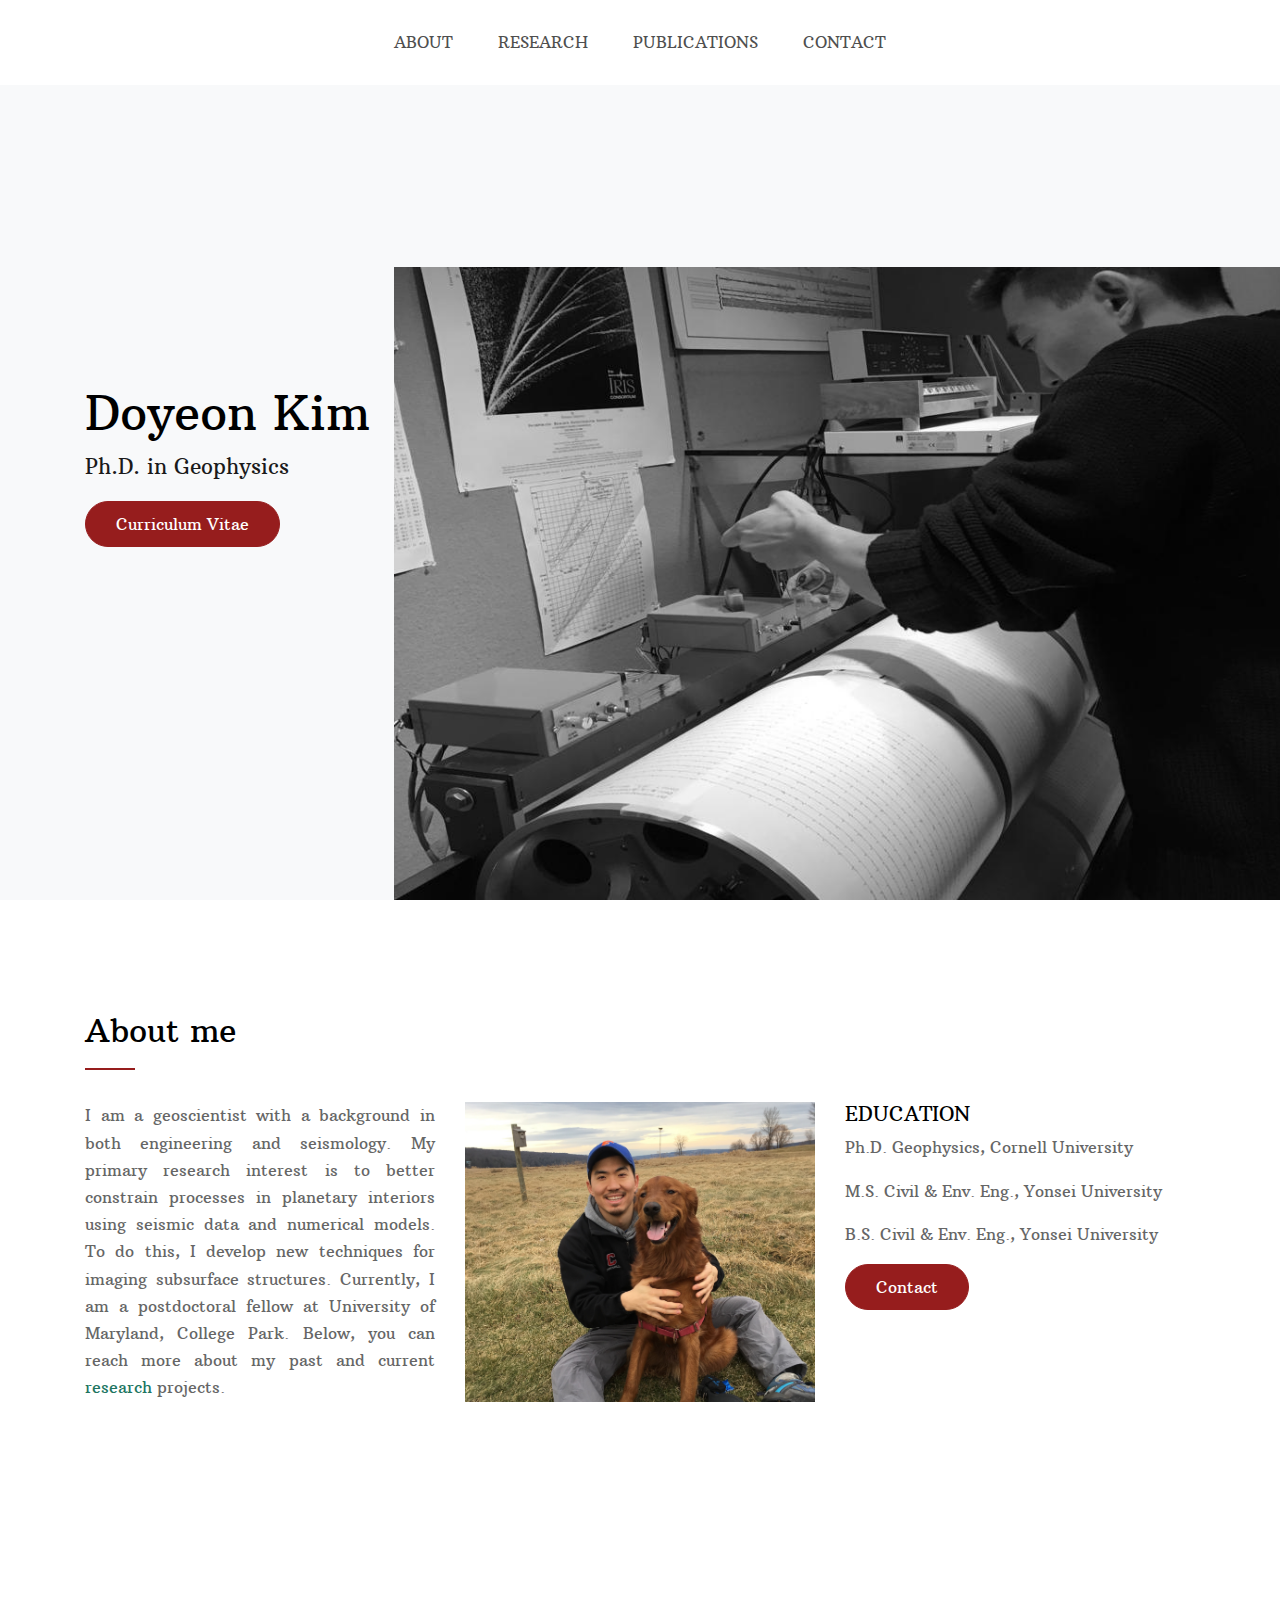
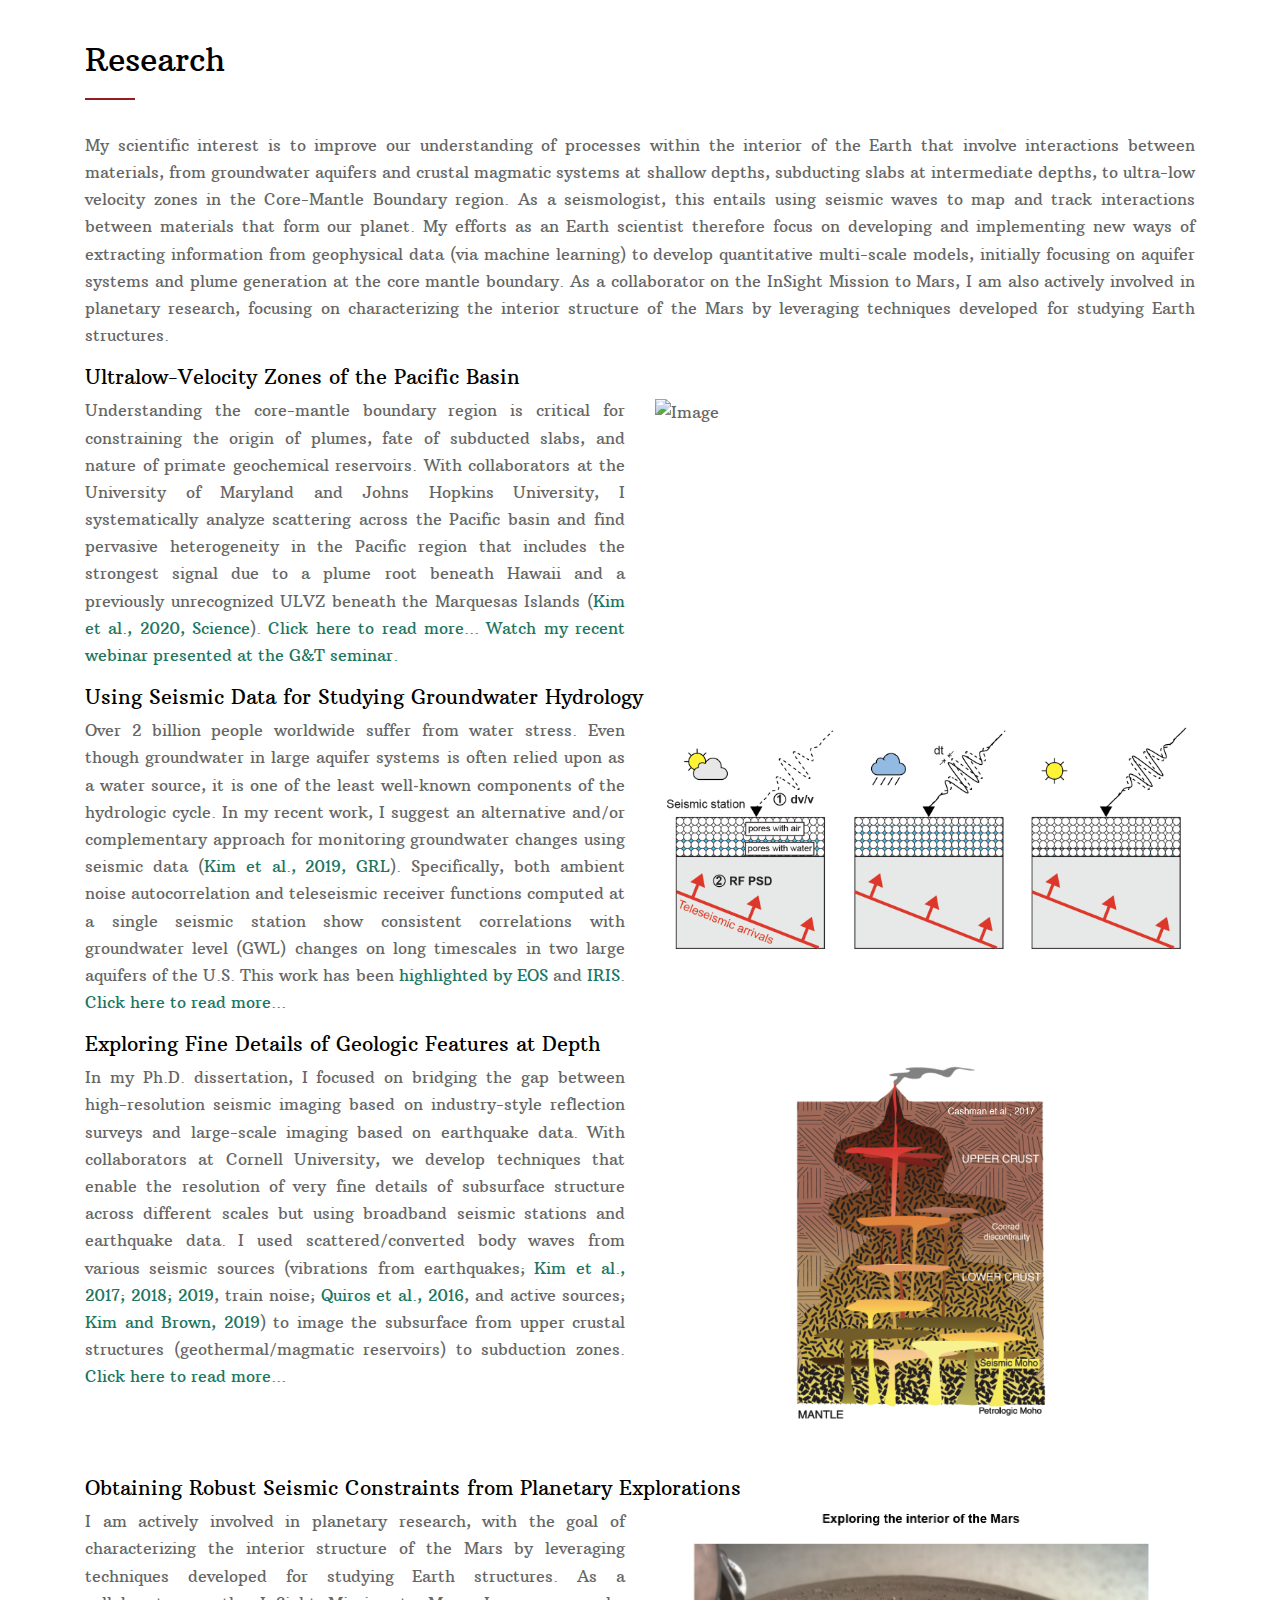
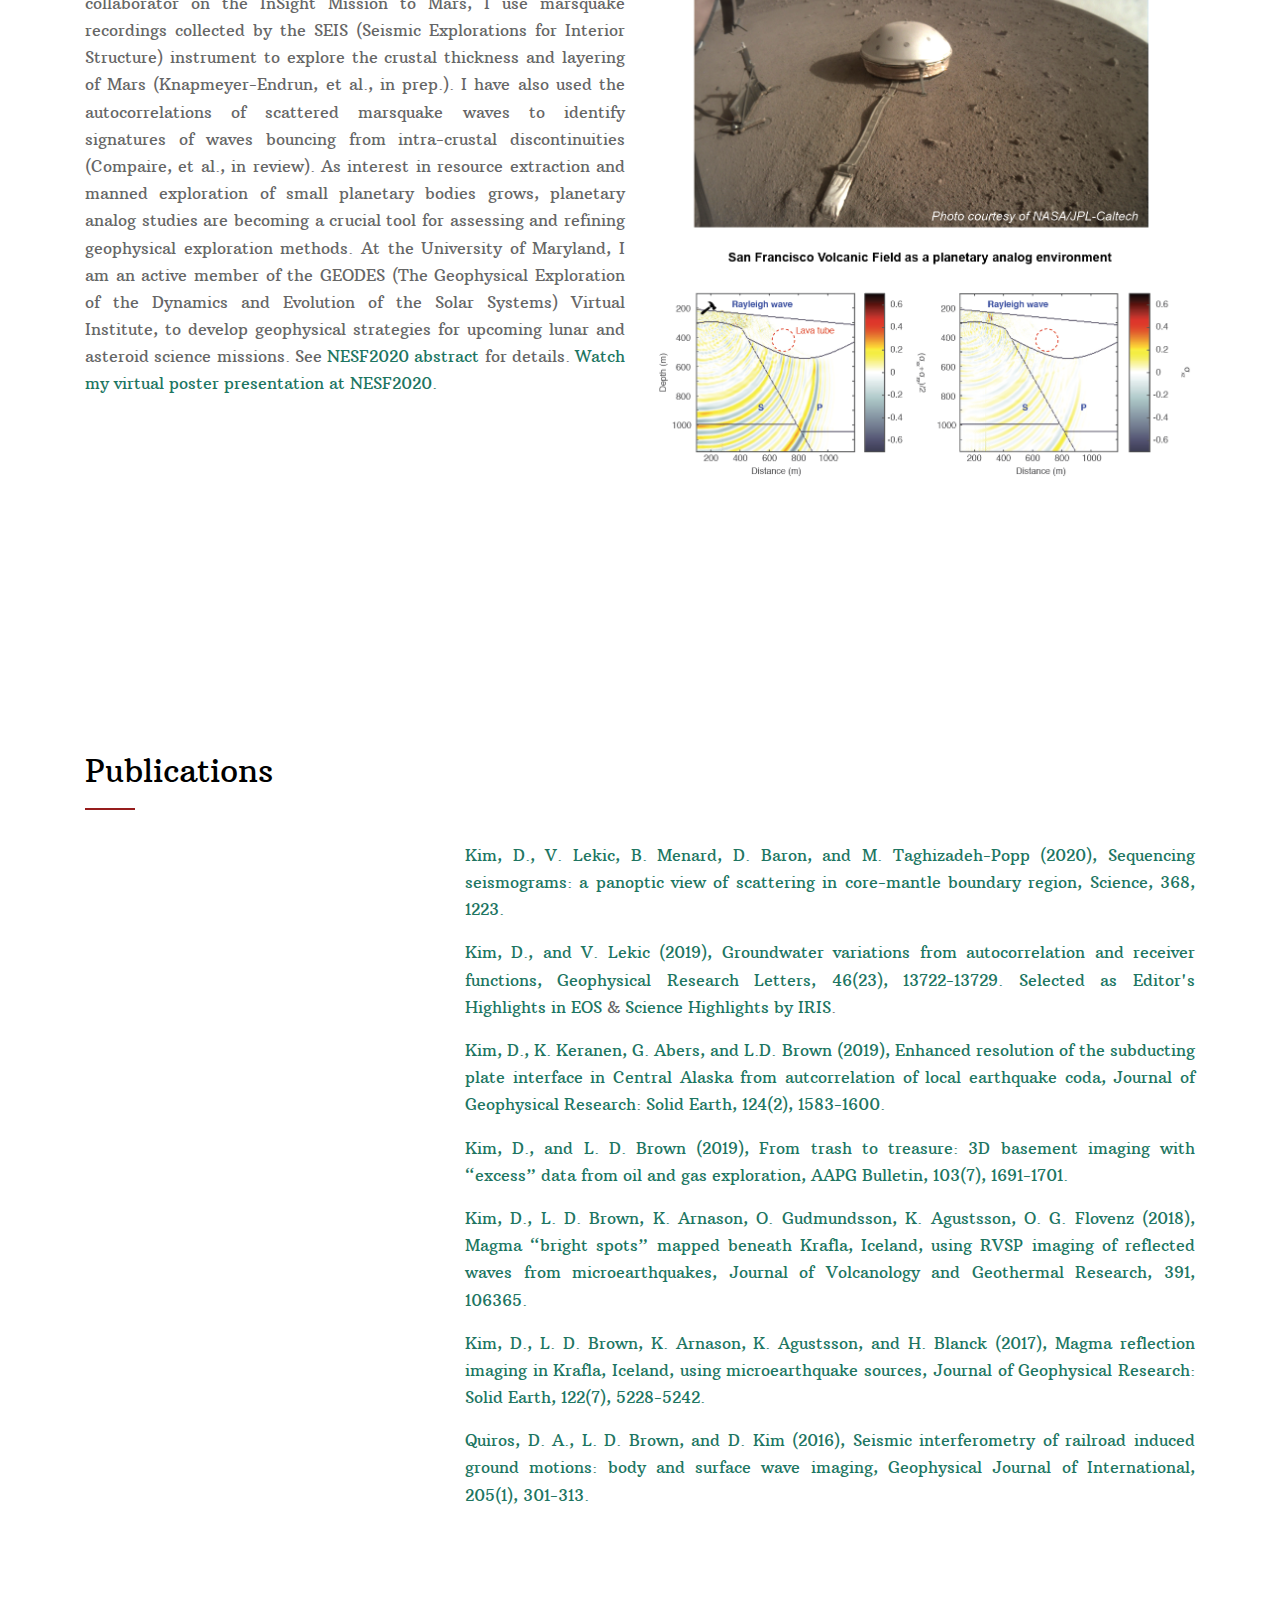
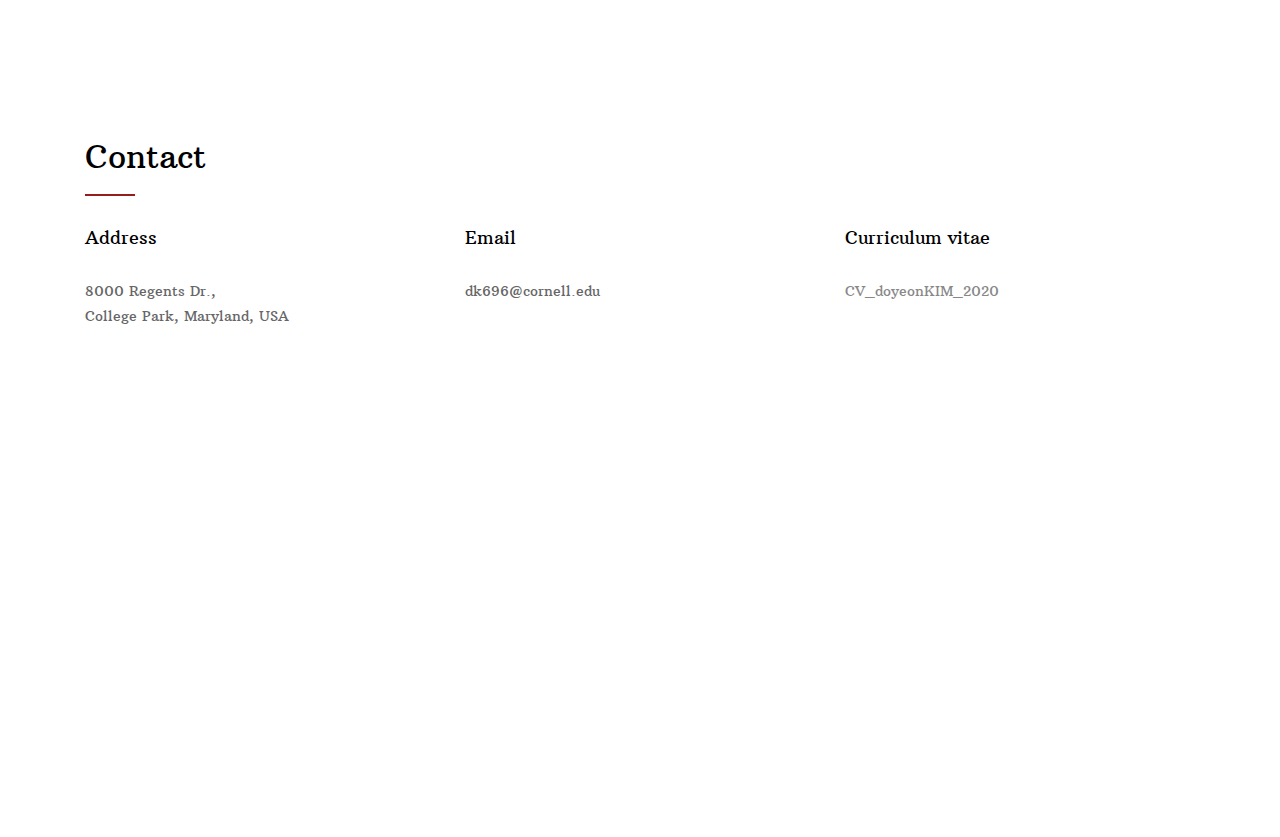
==== index.html @ 0574e1a4 "audio files updated" ====
<!doctype html>
<html lang="en">
  <head>
    <title>Doyeon Kim, Ph.D.</title>
    <meta name="description=" content="Doyeon Kim is a postdoctoral associate at University of Maryland, College Park, conducting research in geophysics.">
    <meta charset="utf-8">
    <meta name="viewport" content="width=device-width, initial-scale=1, shrink-to-fit=no">
    <link href="https://fonts.googleapis.com/css?family=Arbutus+Slab|Open+Sans:300,400,700" rel="stylesheet">
    <link rel="stylesheet" href="css/bootstrap.min.css">
    <link rel="stylesheet" href="css/style.css">
  </head>
  
  <body data-spy="scroll" data-target=".site-navbar-target" data-offset="300">
  
    <div class="site-wrap">
    <div class="site-mobile-menu site-navbar-target">
      <div class="site-mobile-menu-header">
        <div class="site-mobile-menu-close mt-3">
          <span class="icon-close2 js-menu-toggle"></span>
        </div>
      </div>
      <div class="site-mobile-menu-body"></div>
    </div>

   
    <header class="site-navbar py-4 js-sticky-header site-navbar-target" role="banner">
      <div class="container-fluid">
        <div class="row align-items-center justify-content-center">
          
        <div class="">
            <nav class="site-navigation position-relative text-right" role="navigation">
            <ul class="site-menu main-menu js-clone-nav mr-auto d-none d-lg-block">
                <li><a href="#about-section" class="nav-link">ABOUT</a></li>
                <li><a href="#research-section" class="nav-link">RESEARCH</a></li>
                <li><a href="#publications-section" class="nav-link">PUBLICATIONS</a></li>
                <li><a href="#contact-section" class="nav-link">CONTACT</a></li>
            </ul>
            </nav>
        </div>
          
        <div class="d-inline-block d-lg-none" style="position: relative; top: 3px;">
            <a href="#" class="site-menu-toggle js-menu-toggle float-right">
<div class="icon"></div>
<div class="icon"></div>
<div class="icon"></div>
        </a>
        </div>
        
        </div>
        
      </div>
      
    </header>


    <div class="site-blocks-cover overlay bg-light" id="home-section">
      <div class="container">
        <div class="row justify-content-center">
          <div class="col-md-12 mt-lg-5 text-left align-self-center text-intro">
            <div class="row">
              <div class="col-lg-6">
                <h1 class="text-black">Doyeon Kim</h1>
                <p class="lead">Ph.D. in Geophysics</p>
                <!--<p><a href="#about-section" class="btn smoothscroll btn-primary">Bio</a></p>-->
		<p><a href="pdfs/CV_dK_2020.pdf" class="btn smoothscroll btn-primary" target="_blank">Curriculum Vitae</a></p>
              </div>
            </div>
          </div>
        </div>
      </div>

      <img src="images/main.JPG" alt="Image" class="img-face" data-aos="fade">
      
    </div>  
    
    <div class="site-section" id="about-section">
      <div class="container">
        <div class="row ">
          <div class="col-12 mb-4 position-relative">
            <h2 class="section-title">About me</h2>
          </div>
          <div class="col-lg-4 order-1 order-lg-2 mb-4 mb-lg-0">
             <img src="images/about.JPG" alt="Image" class="img-fluid">
          </div>
          <div class="col-lg-4 order-2 order-lg-1">
            <p align="justify">I am a geoscientist with a background in both engineering and seismology. My primary research interest is to better constrain processes in planetary interiors using seismic data and numerical models. To do this, I develop new techniques for imaging subsurface structures. Currently, I am a postdoctoral fellow at University of Maryland, College Park. Below, you can reach more about my past and current <a href="#research-section">research</a> projects.</p>
          </div>
          <div class="col-lg-4 order-3 order-lg-3">
            <h5>EDUCATION</h5>
            <p>Ph.D. Geophysics, Cornell University</p>
            <p>M.S. Civil & Env. Eng., Yonsei University</p>
            <p>B.S. Civil & Env. Eng., Yonsei University</p>
            <p><a href="#contact-section" class="btn smoothscroll btn-primary">Contact</a></p>
          </div>
        </div>
      </div>
    </div>
 
    <section class="site-section block__62272" id="research-section">
      <div class="container">
        <div class="row mb-5">
          <div class="col-12 mb-4 position-relative">
            <h2 class="section-title">Research</h2>
          </div>
        
          <div class="col-lg-12">

        <p align="justify">
        My scientific interest is to improve our understanding of processes within the interior of the Earth that involve interactions between materials, from groundwater aquifers and crustal magmatic systems at shallow depths, subducting slabs at intermediate depths, to ultra-low velocity zones in the Core-Mantle Boundary region. As a seismologist, this entails using seismic waves to map and track interactions between materials that form our planet. My efforts as an Earth scientist therefore focus on developing and implementing new ways of extracting information from geophysical data (via machine learning) to develop quantitative multi-scale models, initially focusing on aquifer systems and plume generation at the core mantle boundary. As a collaborator on the InSight Mission to Mars, I am also actively involved in planetary research, focusing on characterizing the interior structure of the Mars by leveraging techniques developed for studying Earth structures.
        </p>
        
       	</div>
	<div class="col-lg-10">
        <h5>Ultralow-Velocity Zones of the Pacific Basin</h5>
        </div>
        
	<div class="col-lg-6">
        <p  align="justify">Understanding the core-mantle boundary region is critical for constraining the origin of plumes, fate of subducted slabs, and nature of primate geochemical reservoirs. With collaborators at the University of Maryland and Johns Hopkins University, I systematically analyze scattering across the Pacific basin and find pervasive heterogeneity in the Pacific region that includes the strongest signal due to a plume root beneath Hawaii and a previously unrecognized ULVZ beneath the Marquesas Islands (<a href="#publications-section">Kim et al., 2020, Science</a>). <a href="sequencing_seismograms.html" target="_blank">Click here to read more...</a> <a href="https://youtu.be/Q03EEGFzrWA" target="_blank">Watch my recent webinar presented at the G&T seminar.</a></p>

        
        </div>
	
	<div class="col-lg-6 mb-6 mb-lg-0">
             <img src="images/cmb.gif" alt="Image" class="img-fluid">
        </div>

	<div class="col-lg-10">
        <h5>
            Using Seismic Data for Studying Groundwater Hydrology
        </h5>
        </div>

        <div class="col-lg-6">
        <p  align="justify">Over 2 billion people worldwide suffer from water stress. Even though groundwater in large aquifer systems is often relied upon as a water source, it is one of the least well‐known components of the hydrologic cycle. In my recent work, I suggest an alternative and/or complementary approach for monitoring groundwater changes using seismic data (<a href="#publications-section">Kim et al., 2019, GRL</a>). Specifically, both ambient noise autocorrelation and teleseismic receiver functions computed at a single seismic station show consistent correlations with groundwater level (GWL) changes on long timescales in two large aquifers of the U.S. This work has been <a href="https://eos.org/editor-highlights/remotely-monitoring-groundwater-using-standard-techniques" target="_blank">highlighted by EOS</a> and <a href="https://www.iris.edu/hq/science_highlights/monitoring_groundwater_with_a_single_seismometer" target="_blank">IRIS</a>. <a href="groundwater_monitoring.html" target="_blank">Click here to read more...</a></p>
        </div>
        
        <div class="col-lg-6 mb-4 mb-lg-0">
             <img src="images/groundwater.JPG" alt="Image" class="img-fluid">
        </div>

        <div class="col-lg-10"> 
        <h5>
            Exploring Fine Details of Geologic Features at Depth
        </h5>
        </div>
        <div class="col-lg-6">
        <p align="justify">In my Ph.D. dissertation, I focused on bridging the gap between high-resolution seismic imaging based on industry-style reflection surveys and large-scale imaging based on earthquake data. With collaborators at Cornell University, we develop techniques that enable the resolution of very fine details of subsurface structure across different scales but using broadband seismic stations and earthquake data. I used scattered/converted body waves from various seismic sources (vibrations from earthquakes; <a href="#publications-section">Kim et al., 2017; 2018; 2019</a>, train noise; <a href="#publications-section">Quiros et al., 2016</a>, and active sources; <a href="#publications-section">Kim and Brown, 2019</a>) to image the subsurface from upper crustal structures (geothermal/magmatic reservoirs) to subduction zones. <a href="imaging_fine_details.html" target="_blank">Click here to read more...</a></p>
         </div>

        <div class="col-lg-6 mb-4 mb-lg-0">
             <img src="images/cashman2017.JPG" alt="Image" class="img-fluid">
        </div>

        <div class="col-lg-10"> 
        <h5>
            Obtaining Robust Seismic Constraints from Planetary Explorations
        </h5>
        </div>

<div class="col-lg-6">
        <p align="justify">I am actively involved in planetary research, with the goal of characterizing the interior structure of the Mars by leveraging techniques developed for studying Earth structures. As a collaborator on the InSight Mission to Mars, I use marsquake recordings collected by the SEIS (Seismic Explorations for Interior Structure) instrument to explore the crustal thickness and layering of Mars (Knapmeyer-Endrun, et al., in prep.). I have also used the autocorrelations of scattered marsquake waves to identify signatures of waves bouncing from intra-crustal discontinuities (Compaire, et al., in review). As interest in resource extraction and manned exploration of small planetary bodies grows, planetary analog studies are becoming a crucial tool for assessing and refining geophysical exploration methods. At the University of Maryland, I am an active member of the GEODES (The Geophysical Exploration of the Dynamics and Evolution of the Solar Systems) Virtual Institute, to develop geophysical strategies for upcoming lunar and asteroid science missions. See  <a href="pdfs/nesf2020_abstract_dk.pdf" target="_blank">NESF2020 abstract</a> for details. <a href="https://youtu.be/viALyUxuoDc" target="_blank">Watch my virtual poster presentation at NESF2020.</a></p>
         </div>

        <div class="col-lg-6 mb-4 mb-lg-0">
             <img src="images/geodes.JPG" alt="Image" class="img-fluid">
        </div>

       </div>
      </div>
    </section>


    <section class="site-section"  id="publications-section">
      <div class="container">
        <div class="row ">
          <div class="col-12 mb-4 position-relative">
            <h2 class="section-title">Publications</h2>
          </div>
          
          <div class="col-lg-4 order-2 order-lg-1">
           <!-- <p><a href="https://scholar.google.com/citations?user=yTQmfg4AAAAJ&hl=en" target="_blank" class="btn smoothscroll btn-primary">Google Scholar</a></p> -->

          </div>
          <div class="col-lg-8 order-3 order-lg-3">
            <p align="justify">
            <a href="pdfs/Kim_et_al_2020_Science.pdf" target="_blank">Kim, D., V. Lekic, B. Menard, D. Baron, and M. Taghizadeh-Popp (2020), Sequencing seismograms: a panoptic view of scattering in core-mantle boundary region, Science, 368, 1223.</a>
            </p>
            <p align="justify">
            <a href="pdfs/Kim_and_Lekic_2019_GRL.pdf" target="_blank">Kim, D., and V. Lekic (2019), Groundwater variations from autocorrelation and receiver functions, Geophysical Research Letters, 46(23), 13722-13729.</a> <a href="https://eos.org/editor-highlights/remotely-monitoring-groundwater-using-standard-techniques" target="_blank">Selected as Editor's Highlights in EOS</a> & <a href="https://www.iris.edu/hq/science_highlights/monitoring_groundwater_with_a_single_seismometer" target="_blank">Science Highlights by IRIS</a>. 
            </p>
            <p align="justify">
            <a href="pdfs/Kim_et_al_2019_JGR.pdf" target="_blank">Kim, D., K. Keranen, G. Abers, and L.D. Brown (2019), Enhanced resolution of the subducting plate interface in Central  Alaska from autcorrelation of local earthquake coda, Journal of Geophysical Research: Solid Earth, 124(2), 1583-1600.</a>
            </p>
            <p align="justify">
            <a href="pdfs/Kim_and_Brown_2019_AAPG_Bulletin.pdf" target="_blank">Kim, D., and L. D. Brown (2019), From trash to treasure: 3D basement imaging with “excess” data from oil and gas exploration, AAPG Bulletin, 103(7), 1691-1701.</a>
            </p>
            <p align="justify">
            <a href="pdfs/Kim_et_al_2018_JVGR.pdf" target="_blank">Kim, D., L. D. Brown, K. Arnason, O. Gudmundsson, K. Agustsson, O. G. Flovenz (2018), Magma “bright spots” mapped beneath Krafla, Iceland, using RVSP imaging of reflected waves from microearthquakes, Journal of Volcanology and Geothermal Research, 391, 106365.</a>
	    </p>
            <p align="justify">
            <a href="pdfs/Kim_et_al_2017_JGR.pdf" target="_blank">Kim, D., L. D. Brown, K. Arnason, K. Agustsson, and H. Blanck (2017), Magma reflection imaging in Krafla, Iceland, using microearthquake sources, Journal of Geophysical Research: Solid Earth, 122(7), 5228-5242.</a>
            </p>
            <p align="justify">
            <a href="pdfs/Quiros_et_al_2016_GJI.pdf" target="_blank">Quiros, D. A., L. D. Brown, and D. Kim (2016), Seismic interferometry of railroad induced ground motions: body and surface wave imaging, Geophysical Journal of International, 205(1), 301-313.</a>
            </p>
          </div>
        </div>
      </div>
    </section>

    

    <footer class="site-section footer" id="contact-section">
      <div class="container op" >
        <div class="row mb-5">
        <div class="col-12 mb-4 position-relative">
            <h2 class="section-title">Contact</h2>
          </div>
         
         <div class="col-md-4">
            <h3 class="footer-title">Address</h3>
            <p><span class="d-inline-block d-md-block">8000 Regents Dr.,</span> College Park, Maryland, USA</p>
          </div>
          
          <div class="col-md-4">
            <h3 class="footer-title">Email</h3>
              <p><span class="d-inline-block d-md-block">dk696@cornell.edu</p>
          </div>

          <div class="col-md-4">
            <h3 class="footer-title">Curriculum vitae</h3>
              <p><span class="d-inline-block d-md-block"><a href="pdfs/CV_dK_2020.pdf" target="_blank">CV_doyeonKIM_2020</a/></p>
          </div>

        </div>

        <div class="row">
          <div class="col-12 text-center">
            </div>
        </div>
      </div>
    </footer>

  </div> <!-- .site-wrap -->

  <script src="js/jquery-3.3.1.min.js"></script>
  <script src="js/jquery-ui.js"></script>
  <script src="js/popper.min.js"></script>
  <script src="js/bootstrap.min.js"></script>
  <script src="js/owl.carousel.min.js"></script>
  <script src="js/jquery.easing.1.3.js"></script>
  <script src="js/aos.js"></script>
  <script src="js/jquery.fancybox.min.js"></script>
  <script src="js/jquery.sticky.js"></script>
  <script src="js/isotope.pkgd.min.js"></script>
  <script src="js/main.js"></script>
    
  </body>
</html>
---- css/style.css ----
* Style the navigation menu */
.topnav {
  overflow: hidden;
  background-color: #333;
  position: relative;
}

/* Hide the links inside the navigation menu (except for logo/home) */
.topnav #myLinks {
  display: none;
}

/* Style navigation menu links */
.topnav a {
  color: white;
  padding: 14px 16px;
  text-decoration: none;
  font-size: 17px;
  display: block;
}

/* Style the hamburger menu */
.topnav a.icon {
  background: black;
  display: block;
  position: absolute;
  right: 0;
  top: 0;
}

/* Add a grey background color on mouse-over */
.topnav a:hover {
  background-color: #ddd;
  color: black;
}
.icon {
  width: 35px;
  height: 3px;
  background-color: black;
  margin: 6px 0;
}
  
/* Style the active link (or home/logo) */
.active {
  background-color: #f5f5f5;
  color: white;
}
html {
  overflow-x: hidden; }

body {
  line-height: 1.7;
  color: #666666;
  font-weight: 400;
  font-size: 1rem; }

::-moz-selection {
  background: #000;
  color: #fff; }

::selection {
  background: #000;
  color: #fff; }

a {
  -webkit-transition: .3s all ease;
  -o-transition: .3s all ease;
  transition: .3s all ease; }
  a:hover {
    text-decoration: none; }

h1, h2, h3, h4, h5,
.h1, .h2, .h3, .h4, .h5 {
  font-family: "Arbutus Slab", serif;
  color: #000; }

.border-2 {
  border-width: 2px; }

.text-black {
  color: #000 !important; }

.bg-black {
  background: #000 !important; }

.color-black-opacity-5 {
  color: rgba(0, 0, 0, 0.5); }

.color-white-opacity-5 {
  color: rgba(255, 255, 255, 0.5); }

body:after {
  -webkit-transition: .3s all ease-in-out;
  -o-transition: .3s all ease-in-out;
  transition: .3s all ease-in-out; }

.offcanvas-menu {
  position: relative; }
  .offcanvas-menu:after {
    position: absolute;
    content: "";
    bottom: 0;
    left: 0;
    top: 0;
    right: 0;
    z-index: 999;
    background: rgba(0, 0, 0, 0.2); }

.btn {
  font-size: 16px;
  border-radius: 30px;
  padding: 10px 30px; }
  .btn:hover, .btn:active, .btn:focus {
    outline: none;
    -webkit-box-shadow: none !important;
    box-shadow: none !important; }
  .btn.btn-primary {
    background: #961d1d;
    border-color: #961d1d;
    color: #fff; }
    .btn.btn-primary:hover {
      background: #000;
      border-color: #000;
      color: #fff; }
    .btn.btn-primary.btn-black--hover:hover {
      background: #666666;
      color: #fff; }

.line-height-1 {
  line-height: 1 !important; }

.bg-black {
  background: #000; }

.form-control {
  height: 43px;
  border-radius: 30px;
  font-family: "Arbutus Slab", -apple-system, BlinkMacSystemFont, "Segoe UI", Roboto, "Helvetica Neue", Arial, "Noto Sans", sans-serif, "Apple Color Emoji", "Segoe UI Emoji", "Segoe UI Symbol", "Noto Color Emoji"; }
  .form-control:active, .form-control:focus {
    border-color: #961d1d; }
  .form-control:hover, .form-control:active, .form-control:focus {
    -webkit-box-shadow: none !important;
    box-shadow: none !important; }

.site-section {
  padding: 2.5em 0; }
  @media (min-width: 768px) {
    .site-section {
      padding: 7em 0; } }
  .site-section.site-section-sm {
    padding: 4em 0; }

.site-section-heading {
  padding-bottom: 20px;
  margin-bottom: 0px;
  position: relative;
  font-size: 2.5rem; }
  @media (min-width: 768px) {
    .site-section-heading {
      font-size: 3rem; } }

.site-footer {
  padding: 4em 0;
  background: #333333; }
  @media (min-width: 768px) {
    .site-footer {
      padding: 8em 0; } }
  .site-footer .border-top {
    border-top: 1px solid rgba(255, 255, 255, 0.1) !important; }
  .site-footer p {
    color: #737373; }
  .site-footer h2, .site-footer h3, .site-footer h4, .site-footer h5 {
    color: #fff; }
  .site-footer a {
    color: #999999; }
    .site-footer a:hover {
      color: white; }
  .site-footer ul li {
    margin-bottom: 10px; }
  .site-footer .footer-heading {
    font-size: 16px;
    color: #fff; }

.bg-text-line {
  display: inline;
  background: #000;
  -webkit-box-shadow: 20px 0 0 #000, -20px 0 0 #000;
  box-shadow: 20px 0 0 #000, -20px 0 0 #000; }

.text-white-opacity-05 {
  color: rgba(255, 255, 255, 0.5); }

.text-black-opacity-05 {
  color: rgba(0, 0, 0, 0.5); }

.hover-bg-enlarge {
  overflow: hidden;
  position: relative; }
  @media (max-width: 991.98px) {
    .hover-bg-enlarge {
      height: auto !important; } }
  .hover-bg-enlarge > div {
    -webkit-transform: scale(1);
    -ms-transform: scale(1);
    transform: scale(1);
    -webkit-transition: .8s all ease-in-out;
    -o-transition: .8s all ease-in-out;
    transition: .8s all ease-in-out; }
  .hover-bg-enlarge:hover > div, .hover-bg-enlarge:focus > div, .hover-bg-enlarge:active > div {
    -webkit-transform: scale(1.2);
    -ms-transform: scale(1.2);
    transform: scale(1.2); }
  @media (max-width: 991.98px) {
    .hover-bg-enlarge .bg-image-md-height {
      height: 300px !important; } }

.bg-image {
  background-size: cover;
  background-position: center center;
  background-repeat: no-repeat;
  background-attachment: fixed; }
  .bg-image.overlay {
    position: relative; }
    .bg-image.overlay:after {
      position: absolute;
      content: "";
      top: 0;
      left: 0;
      right: 0;
      bottom: 0;
      z-index: 0;
      width: 100%;
      background: rgba(0, 0, 0, 0.7); }
  .bg-image > .container {
    position: relative;
    z-index: 1; }

@media (max-width: 991.98px) {
  .img-md-fluid {
    max-width: 100%; } }

@media (max-width: 991.98px) {
  .display-1, .display-3 {
    font-size: 3rem; } }

.play-single-big {
  width: 90px;
  height: 90px;
  display: inline-block;
  border: 2px solid #fff;
  color: #fff !important;
  border-radius: 50%;
  position: relative;
  -webkit-transition: .3s all ease-in-out;
  -o-transition: .3s all ease-in-out;
  transition: .3s all ease-in-out; }
  .play-single-big > span {
    font-size: 50px;
    position: absolute;
    top: 50%;
    left: 50%;
    -webkit-transform: translate(-40%, -50%);
    -ms-transform: translate(-40%, -50%);
    transform: translate(-40%, -50%); }
  .play-single-big:hover {
    width: 120px;
    height: 120px; }

.overlap-to-top {
  margin-top: -150px; }

.ul-check {
  margin-bottom: 50px; }
  .ul-check li {
    position: relative;
    padding-left: 35px;
    margin-bottom: 15px;
    line-height: 1.5; }
    .ul-check li:before {
      left: 0;
      font-size: 20px;
      top: -.3rem;
      font-family: "icomoon";
      content: "\e5ca";
      position: absolute; }
  .ul-check.white li:before {
    color: #fff; }
  .ul-check.success li:before {
    color: #71bc42; }
  .ul-check.primary li:before {
    color: #961d1d; }
  .ul-check li.remove {
    text-decoration: line-through;
    color: #dee2e6; }
    .ul-check li.remove:before {
      color: #dee2e6; }

.select-wrap, .wrap-icon {
  position: relative; }
  .select-wrap .icon, .wrap-icon .icon {
    position: absolute;
    right: 10px;
    top: 50%;
    -webkit-transform: translateY(-50%);
    -ms-transform: translateY(-50%);
    transform: translateY(-50%);
    font-size: 22px; }
  .select-wrap select, .wrap-icon select {
    -webkit-appearance: none;
    -moz-appearance: none;
    appearance: none;
    width: 100%; }

/* Navbar */
.site-navbar {
  margin-bottom: 0px;
  z-index: 1999;
  position: absolute;
  top: 0;
  width: 100%;
  border-bottom: rgba(255, 255, 255, 0.7); }
  .site-navbar:hover {
    background: #fff; }
  .site-navbar .site-logo {
    font-size: 1.5rem; }
    .site-navbar .site-logo a {
      display: inline-block;
      padding: 5px 10px;
      color: #961d1d !important; }
  .site-navbar .site-navigation .site-menu {
    margin: 0;
    padding: 0;
    margin-bottom: 0;
    font-family: "Arbutus Slab", serif; }
    .site-navbar .site-navigation .site-menu a {
      text-decoration: none !important;
      display: inline-block;
      position: relative;
      padding: 5px 20px; }
    .site-navbar .site-navigation .site-menu > li {
      display: inline-block; }
      .site-navbar .site-navigation .site-menu > li > a {
        padding: 5px 20px;
        color: #000;
        display: inline-block;
        text-decoration: none !important; }
        .site-navbar .site-navigation .site-menu > li > a:hover {
          color: #961d1d; }
    .site-navbar .site-navigation .site-menu .has-children {
      position: relative; }
      .site-navbar .site-navigation .site-menu .has-children > a {
        position: relative;
        padding-right: 20px; }
        .site-navbar .site-navigation .site-menu .has-children > a:before {
          position: absolute;
          content: "\e313";
          font-size: 16px;
          top: 50%;
          right: 0;
          -webkit-transform: translateY(-50%);
          -ms-transform: translateY(-50%);
          transform: translateY(-50%);
          font-family: 'icomoon'; }
      .site-navbar .site-navigation .site-menu .has-children .dropdown {
        visibility: hidden;
        opacity: 0;
        top: 100%;
        position: absolute;
        text-align: left;
        border-top: 2px solid #961d1d;
        -webkit-box-shadow: 0 2px 10px -2px rgba(0, 0, 0, 0.1);
        box-shadow: 0 2px 10px -2px rgba(0, 0, 0, 0.1);
        padding: 0px 0;
        margin-top: 20px;
        margin-left: 0px;
        background: #fff;
        -webkit-transition: 0.2s 0s;
        -o-transition: 0.2s 0s;
        transition: 0.2s 0s; }
        .site-navbar .site-navigation .site-menu .has-children .dropdown.arrow-top {
          position: absolute; }
          .site-navbar .site-navigation .site-menu .has-children .dropdown.arrow-top:before {
            bottom: 100%;
            left: 20%;
            border: solid transparent;
            content: " ";
            height: 0;
            width: 0;
            position: absolute;
            pointer-events: none; }
          .site-navbar .site-navigation .site-menu .has-children .dropdown.arrow-top:before {
            border-color: rgba(136, 183, 213, 0);
            border-bottom-color: #fff;
            border-width: 10px;
            margin-left: -10px; }
        .site-navbar .site-navigation .site-menu .has-children .dropdown a {
          text-transform: none;
          letter-spacing: normal;
          -webkit-transition: 0s all;
          -o-transition: 0s all;
          transition: 0s all;
          color: #000; }
        .site-navbar .site-navigation .site-menu .has-children .dropdown .active {
          color: #961d1d !important; }
        .site-navbar .site-navigation .site-menu .has-children .dropdown > li {
          list-style: none;
          padding: 0;
          margin: 0;
          min-width: 210px; }
          .site-navbar .site-navigation .site-menu .has-children .dropdown > li > a {
            padding: 9px 20px;
            display: block; }
            .site-navbar .site-navigation .site-menu .has-children .dropdown > li > a:hover {
              background: #eff1f3;
              color: #000; }
          .site-navbar .site-navigation .site-menu .has-children .dropdown > li.has-children > a:before {
            content: "\e315";
            right: 20px; }
          .site-navbar .site-navigation .site-menu .has-children .dropdown > li.has-children > .dropdown, .site-navbar .site-navigation .site-menu .has-children .dropdown > li.has-children > ul {
            left: 100%;
            top: 0; }
      .site-navbar .site-navigation .site-menu .has-children:hover > a, .site-navbar .site-navigation .site-menu .has-children:focus > a, .site-navbar .site-navigation .site-menu .has-children:active > a {
        color: #961d1d; }
      .site-navbar .site-navigation .site-menu .has-children:hover, .site-navbar .site-navigation .site-menu .has-children:focus, .site-navbar .site-navigation .site-menu .has-children:active {
        cursor: pointer; }
        .site-navbar .site-navigation .site-menu .has-children:hover > .dropdown, .site-navbar .site-navigation .site-menu .has-children:focus > .dropdown, .site-navbar .site-navigation .site-menu .has-children:active > .dropdown {
          -webkit-transition-delay: 0s;
          -o-transition-delay: 0s;
          transition-delay: 0s;
          margin-top: 0px;
          visibility: visible;
          opacity: 1; }

.site-mobile-menu {
  width: 300px;
  position: fixed;
  right: 0;
  z-index: 2000;
  padding-top: 20px;
  background: #fff;
  height: calc(100vh);
  -webkit-transform: translateX(110%);
  -ms-transform: translateX(110%);
  transform: translateX(110%);
  -webkit-box-shadow: -10px 0 20px -10px rgba(0, 0, 0, 0.1);
  box-shadow: -10px 0 20px -10px rgba(0, 0, 0, 0.1);
  -webkit-transition: .3s all ease-in-out;
  -o-transition: .3s all ease-in-out;
  transition: .3s all ease-in-out; }
  .offcanvas-menu .site-mobile-menu {
    -webkit-transform: translateX(0%);
    -ms-transform: translateX(0%);
    transform: translateX(0%); }
  .site-mobile-menu .site-mobile-menu-header {
    width: 100%;
    float: left;
    padding-left: 20px;
    padding-right: 20px; }
    .site-mobile-menu .site-mobile-menu-header .site-mobile-menu-close {
      float: right;
      margin-top: 8px; }
      .site-mobile-menu .site-mobile-menu-header .site-mobile-menu-close span {
        font-size: 30px;
        display: inline-block;
        padding-left: 10px;
        padding-right: 0px;
        line-height: 1;
        cursor: pointer;
        -webkit-transition: .3s all ease;
        -o-transition: .3s all ease;
        transition: .3s all ease; }
    .site-mobile-menu .site-mobile-menu-header .site-mobile-menu-logo {
      float: left;
      margin-top: 10px;
      margin-left: 0px; }
      .site-mobile-menu .site-mobile-menu-header .site-mobile-menu-logo a {
        display: inline-block;
        text-transform: uppercase; }
        .site-mobile-menu .site-mobile-menu-header .site-mobile-menu-logo a img {
          max-width: 70px; }
        .site-mobile-menu .site-mobile-menu-header .site-mobile-menu-logo a:hover {
          text-decoration: none; }
  .site-mobile-menu .site-mobile-menu-body {
    overflow-y: scroll;
    -webkit-overflow-scrolling: touch;
    position: relative;
    padding: 0 20px 20px 20px;
    height: calc(100vh - 52px);
    padding-bottom: 150px; }
  .site-mobile-menu .site-nav-wrap {
    padding: 0;
    margin: 0;
    list-style: none;
    position: relative; }
    .site-mobile-menu .site-nav-wrap a {
      padding: 10px 20px;
      display: block;
      position: relative;
      color: #212529; }
      .site-mobile-menu .site-nav-wrap a:hover {
        color: #961d1d; }
    .site-mobile-menu .site-nav-wrap li {
      position: relative;
      display: block; }
      .site-mobile-menu .site-nav-wrap li .active {
        color: #961d1d; }
    .site-mobile-menu .site-nav-wrap .arrow-collapse {
      position: absolute;
      right: 0px;
      top: 10px;
      z-index: 20;
      width: 36px;
      height: 36px;
      text-align: center;
      cursor: pointer;
      border-radius: 50%; }
      .site-mobile-menu .site-nav-wrap .arrow-collapse:hover {
        background: #f8f9fa; }
      .site-mobile-menu .site-nav-wrap .arrow-collapse:before {
        font-size: 12px;
        z-index: 20;
        font-family: "icomoon";
        content: "\f078";
        position: absolute;
        top: 50%;
        left: 50%;
        -webkit-transform: translate(-50%, -50%) rotate(-180deg);
        -ms-transform: translate(-50%, -50%) rotate(-180deg);
        transform: translate(-50%, -50%) rotate(-180deg);
        -webkit-transition: .3s all ease;
        -o-transition: .3s all ease;
        transition: .3s all ease; }
      .site-mobile-menu .site-nav-wrap .arrow-collapse.collapsed:before {
        -webkit-transform: translate(-50%, -50%);
        -ms-transform: translate(-50%, -50%);
        transform: translate(-50%, -50%); }
    .site-mobile-menu .site-nav-wrap > li {
      display: block;
      position: relative;
      float: left;
      width: 100%; }
      .site-mobile-menu .site-nav-wrap > li > a {
        padding-left: 20px;
        font-size: 20px; }
      .site-mobile-menu .site-nav-wrap > li > ul {
        padding: 0;
        margin: 0;
        list-style: none; }
        .site-mobile-menu .site-nav-wrap > li > ul > li {
          display: block; }
          .site-mobile-menu .site-nav-wrap > li > ul > li > a {
            padding-left: 40px;
            font-size: 16px; }
          .site-mobile-menu .site-nav-wrap > li > ul > li > ul {
            padding: 0;
            margin: 0; }
            .site-mobile-menu .site-nav-wrap > li > ul > li > ul > li {
              display: block; }
              .site-mobile-menu .site-nav-wrap > li > ul > li > ul > li > a {
                font-size: 16px;
                padding-left: 60px; }
    .site-mobile-menu .site-nav-wrap[data-class="social"] {
      float: left;
      width: 100%;
      margin-top: 30px;
      padding-bottom: 5em; }
      .site-mobile-menu .site-nav-wrap[data-class="social"] > li {
        width: auto; }
        .site-mobile-menu .site-nav-wrap[data-class="social"] > li:first-child a {
          padding-left: 15px !important; }

.sticky-wrapper {
  position: absolute;
  z-index: 100;
  width: 100%; }
  .sticky-wrapper .site-navbar {
    -webkit-transition: .3s all ease;
    -o-transition: .3s all ease;
    transition: .3s all ease; }
  .sticky-wrapper .site-navbar .site-menu-toggle {
    color: #000; }
  .sticky-wrapper .site-navbar .site-logo a {
    color: #000; }
  .sticky-wrapper .site-navbar .site-menu > li > a {
    color: rgba(0, 0, 0, 0.7) !important; }
    .sticky-wrapper .site-navbar .site-menu > li > a:hover, .sticky-wrapper .site-navbar .site-menu > li > a.active {
      color: #961d1d !important; }
  .sticky-wrapper.is-sticky .site-navbar {
    background: #fff;
    border-bottom: 1px solid transparent;
    -webkit-box-shadow: 4px 0 20px -5px rgba(0, 0, 0, 0.1);
    box-shadow: 4px 0 20px -5px rgba(0, 0, 0, 0.1); }
    .sticky-wrapper.is-sticky .site-navbar .site-menu-toggle {
      color: #000; }
    .sticky-wrapper.is-sticky .site-navbar .site-logo a {
      color: #000; }
    .sticky-wrapper.is-sticky .site-navbar .site-menu > li > a {
      color: #000 !important; }
      .sticky-wrapper.is-sticky .site-navbar .site-menu > li > a:hover, .sticky-wrapper.is-sticky .site-navbar .site-menu > li > a.active {
        color: #961d1d !important; }
  .sticky-wrapper .shrink {
    padding-top: 10px !important;
    padding-bottom: 10px !important; }

/* Blocks */
.site-blocks-cover {
  background-size: cover;
  background-repeat: no-repeat;
  background-position: top;
  background-position: center center;
  overflow: hidden;
  position: relative; }
  .site-blocks-cover .lead {
    font-family: "Arbutus Slab", serif;
    font-size: 1.3rem;
    color: #1a1a1a; }
  .site-blocks-cover.overlay {
    position: relative; }
    .site-blocks-cover.overlay:before {
      position: absolute;
      content: "";
      left: 0;
      bottom: 0;
      right: 0;
      top: 0;
      z-index: 2;
      background: rgba(255, 255, 255, 0); }
      @media (max-width: 991.98px) {
        .site-blocks-cover.overlay:before {
          background: rgba(255, 255, 255, 0.5); } }
  .site-blocks-cover, .site-blocks-cover > .container, .site-blocks-cover > .container > .row {
    min-height: 600px;
    height: 100vh; }
  .site-blocks-cover .text-intro {
    position: relative;
    z-index: 2; }
  .site-blocks-cover h1 {
    font-size: 3rem;
    font-family: "Arbutus Slab", serif; }
  .site-blocks-cover .img-face {
    position: absolute;
    right: -5%;
    bottom: 0;
    z-index: 1;
    max-width: 950px; }
    @media (max-width: 991.98px) {
      .site-blocks-cover .img-face {
        right: -25%; } }

.section-title {
  position: relative;
  padding-bottom: 20px; }
  .section-title:after {
    content: "";
    position: absolute;
    bottom: 0;
    left: 0;
    height: 2px;
    background: #961d1d;
    width: 50px; }
  .section-title.text-center:after {
    left: 50%;
    -webkit-transform: translateX(-50%);
    -ms-transform: translateX(-50%);
    transform: translateX(-50%); }
  .section-title.text-center:after {
    background: #fff; }

.position-relative {
  position: relative; }

.service {
  padding: 30px;
  background: #fff;
  -webkit-box-shadow: 0 1px 2px 0px rgba(0, 0, 0, 0.1);
  box-shadow: 0 1px 2px 0px rgba(0, 0, 0, 0.1);
  -webkit-transition: .3s all ease-in-out;
  -o-transition: .3s all ease-in-out;
  transition: .3s all ease-in-out;
  top: 0;
  position: relative; }
  .service:hover {
    -webkit-box-shadow: 0 8px 50px -5px rgba(0, 0, 0, 0.1);
    box-shadow: 0 8px 50px -5px rgba(0, 0, 0, 0.1);
    top: -2px; }
  .service .service-number {
    -webkit-box-flex: 0;
    -ms-flex: 0 0 60px;
    flex: 0 0 60px; }
    .service .service-number span {
      position: relative;
      width: 50px;
      height: 50px;
      line-height: 50px;
      border-radius: 50%;
      background: #961d1d;
      display: inline-block;
      color: #fff;
      text-align: center; }
  .service .service-about *:last-child {
    margin-bottom: 0; }
  .service .service-about h3 {
    font-size: 1.2rem;
    margin-bottom: 10px; }

.gal-item {
  margin-bottom: 30px; }

.filters .btn {
  border-color: transparent;
  font-size: .8rem;
  margin: 5px;
  letter-spacing: .2rem;
  background: rgba(52, 58, 64, 0.05);
  color: #343a40;
  padding: 5px 20px;
  border-radius: 30px !important;
  border: none !important;
  text-transform: uppercase; }
  .filters .btn:hover, .filters .btn:focus, .filters .btn:active {
    border-color: transparent !important;
    background: rgba(52, 58, 64, 0.3) !important;
    color: #000; }
  .filters .btn.active {
    background: #000 !important;
    color: #fff;
    border-color: #000 !important; }

/* Isotope Transitions
------------------------------- */
.isotope,
.isotope .item {
  -webkit-transition-duration: 0.8s;
  -moz-transition-duration: 0.8s;
  -ms-transition-duration: 0.8s;
  -o-transition-duration: 0.8s;
  transition-duration: 0.8s; }

.isotope {
  -webkit-transition-property: height, width;
  -moz-transition-property: height, width;
  -ms-transition-property: height, width;
  -o-transition-property: height, width;
  transition-property: height, width; }

.isotope .item {
  -webkit-transition-property: -webkit-transform, opacity;
  -moz-transition-property: -moz-transform, opacity;
  -ms-transition-property: -ms-transform, opacity;
  -o-transition-property: top, left, opacity;
  -webkit-transition-property: opacity, -webkit-transform;
  transition-property: opacity, -webkit-transform;
  -o-transition-property: transform, opacity;
  transition-property: transform, opacity;
  transition-property: transform, opacity, -webkit-transform; }

/* responsive media queries */
.item {
  border: none;
  margin-bottom: 30px;
  border-radius: 4px; }
  .item a {
    display: block;
    overflow: hidden;
    position: relative;
    border-radius: 4px; }
    .item a img {
      position: relative;
      -webkit-transform: scale(1);
      -ms-transform: scale(1);
      transform: scale(1);
      -webkit-transition: .3s all ease-in-out;
      -o-transition: .3s all ease-in-out;
      transition: .3s all ease-in-out; }
  .item .item-wrap {
    display: block;
    position: relative; }
    .item .item-wrap:after {
      z-index: 2;
      position: absolute;
      content: "";
      top: 0;
      left: 0;
      right: 0;
      bottom: 0;
      background: rgba(0, 0, 0, 0.4);
      visibility: hidden;
      opacity: 0;
      -webkit-transition: .3s all ease-in-out;
      -o-transition: .3s all ease-in-out;
      transition: .3s all ease-in-out; }
    .item .item-wrap > span {
      position: absolute;
      top: 50%;
      left: 50%;
      z-index: 3;
      -webkit-transform: translate(-50%, -50%) scale(0);
      -ms-transform: translate(-50%, -50%) scale(0);
      transform: translate(-50%, -50%) scale(0);
      color: #fff;
      font-size: 1.7rem;
      opacity: 0;
      visibility: hidden;
      -webkit-transition: .3s all ease;
      -o-transition: .3s all ease;
      transition: .3s all ease; }
    .item .item-wrap:hover:after {
      opacity: 1;
      visibility: visible; }
    .item .item-wrap:hover span {
      margin-top: 0px;
      opacity: 1;
      visibility: visible;
      -webkit-transform: translate(-50%, -50%) scale(1);
      -ms-transform: translate(-50%, -50%) scale(1);
      transform: translate(-50%, -50%) scale(1); }
  .item:hover a img {
    -webkit-transform: scale(1.05);
    -ms-transform: scale(1.05);
    transform: scale(1.05);
    -webkit-transition: .3s all ease-in-out;
    -o-transition: .3s all ease-in-out;
    transition: .3s all ease-in-out; }

.slide-one-item .slide {
  text-align: center; }
  .slide-one-item .slide blockquote {
    position: relative;
    max-width: 700px;
    font-size: 1.2rem;
    color: #000;
    margin-left: auto;
    margin-right: auto;
    text-align: center;
    font-style: italic;
    color: #fff; }
  .slide-one-item .slide cite {
    margin-top: 50px;
    font-size: 1rem;
    color: rgba(255, 255, 255, 0.5); }

.slide-one-item .owl-dots {
  text-align: center; }
  .slide-one-item .owl-dots .owl-dot {
    display: inline-block; }
    .slide-one-item .owl-dots .owl-dot > span {
      margin: 7px;
      background: rgba(255, 255, 255, 0.3);
      display: inline-block;
      width: 7px;
      height: 7px;
      border-radius: 50%; }
    .slide-one-item .owl-dots .owl-dot:hover > span {
      background: rgba(255, 255, 255, 0.5); }
    .slide-one-item .owl-dots .owl-dot.active > span {
      background: #fff; }

.blog_entry img {
  border-top-left-radius: 4px;
  border-top-right-radius: 4px; }

.blog_entry > div {
  border: 1px solid #eee;
  border-top: none; }

.blog_entry h3 {
  font-size: 1.3rem; }
  .blog_entry h3 a {
    color: #000; }

.blog_entry .date {
  color: #999999;
  display: block;
  font-size: .9rem;
  margin-bottom: 15px; }

.blog_entry .more a {
  position: relative;
  color: #000;
  padding-bottom: 10px; }
  .blog_entry .more a:before {
    content: "";
    position: absolute;
    bottom: 0;
    left: 0;
    right: 0;
    height: 2px;
    background: #000;
    -webkit-transition: .3s all ease;
    -o-transition: .3s all ease;
    transition: .3s all ease; }
  .blog_entry .more a:hover:before {
    background: #961d1d; }

.form .form-control {
  border: none;
  border-radius: 0px;
  border-bottom: 1px solid #eee; }
  .form .form-control:active, .form .form-control:focus {
    border-color: #000; }
.op {
    background-color: rgba(255, 255, 255, 0.7);
}
.footer {
  background-image: url('../images/footer.JPG');
  min-height: 800px;
  background-repeat:no-repeat;
  background-attachment: fixed;
  background-size: 100%;
  font-size: .9rem; }

  .footer .footer-title {
    font-size: 1.1rem;
    margin-bottom: 30px; }
  .footer ul li {
    margin-bottom: 10px; }
  .footer a {
    color: #888888; }
    .footer a:hover {
      color: #000; }
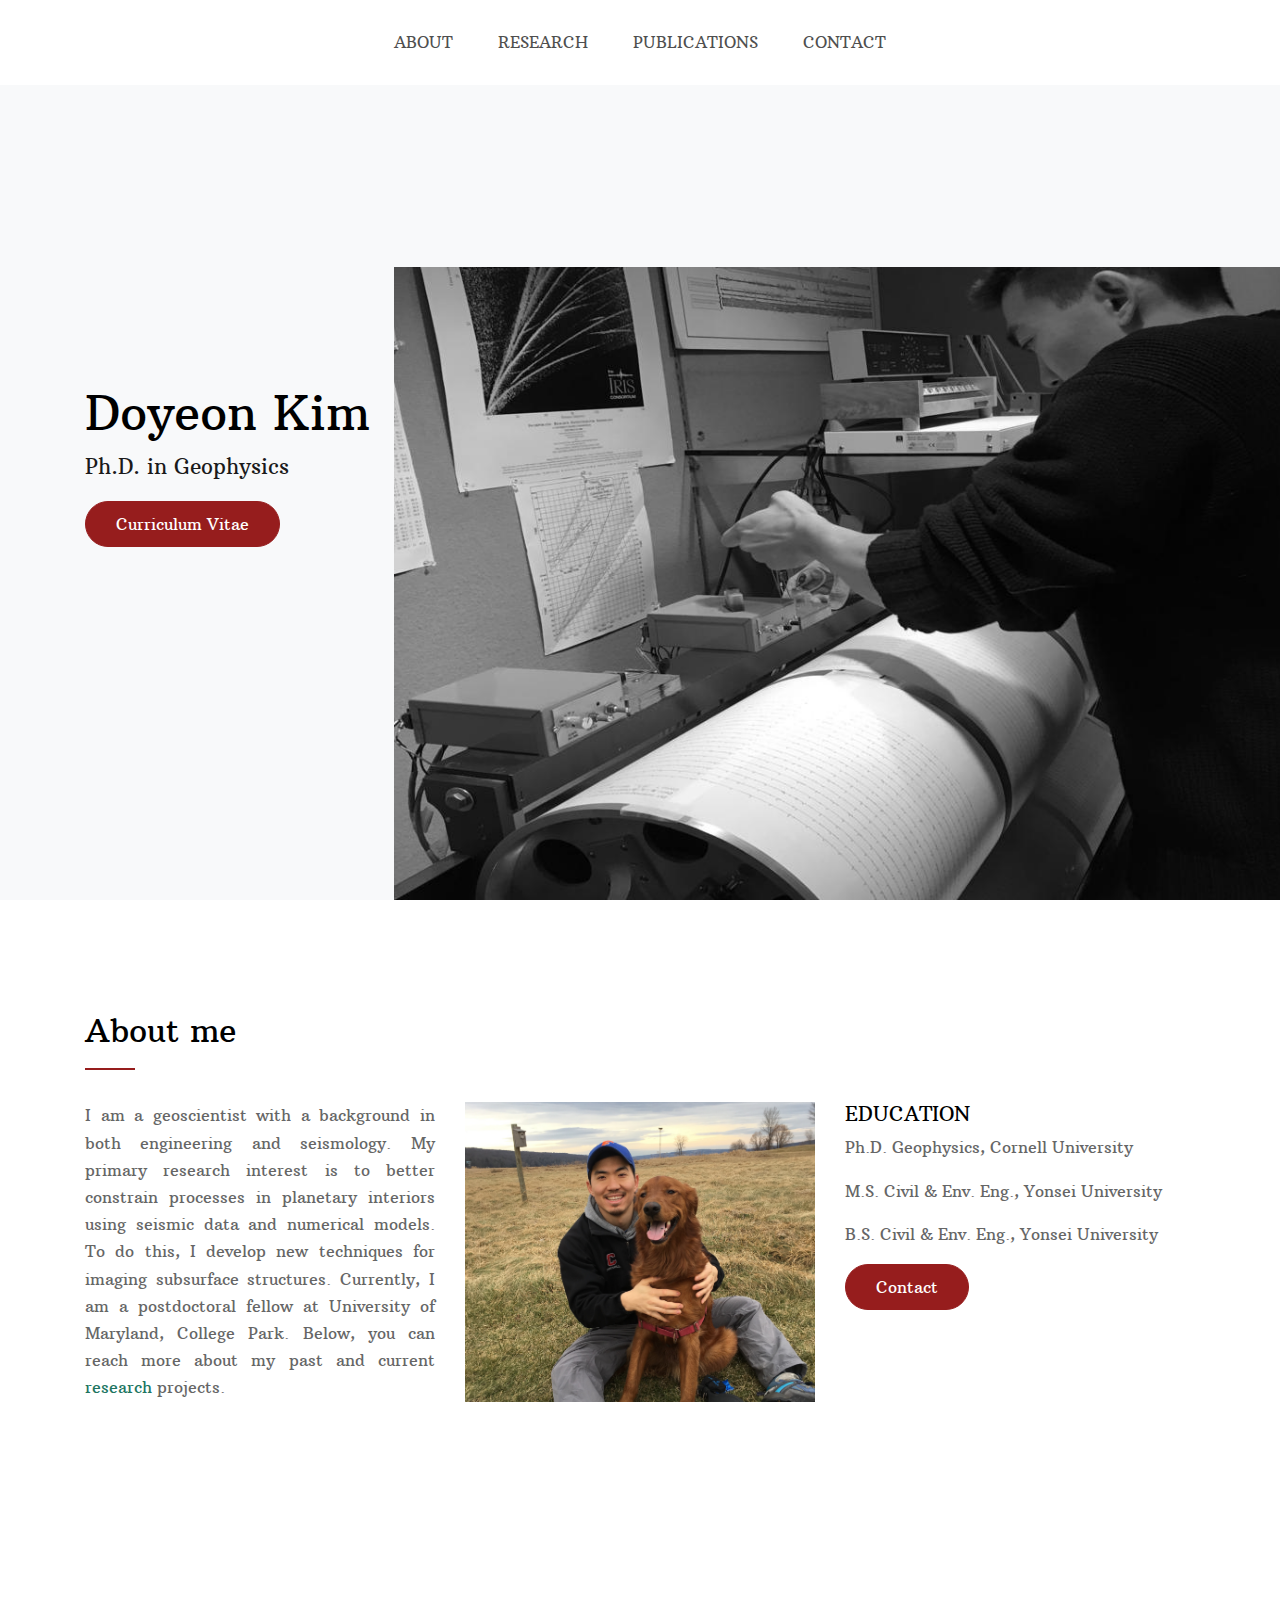
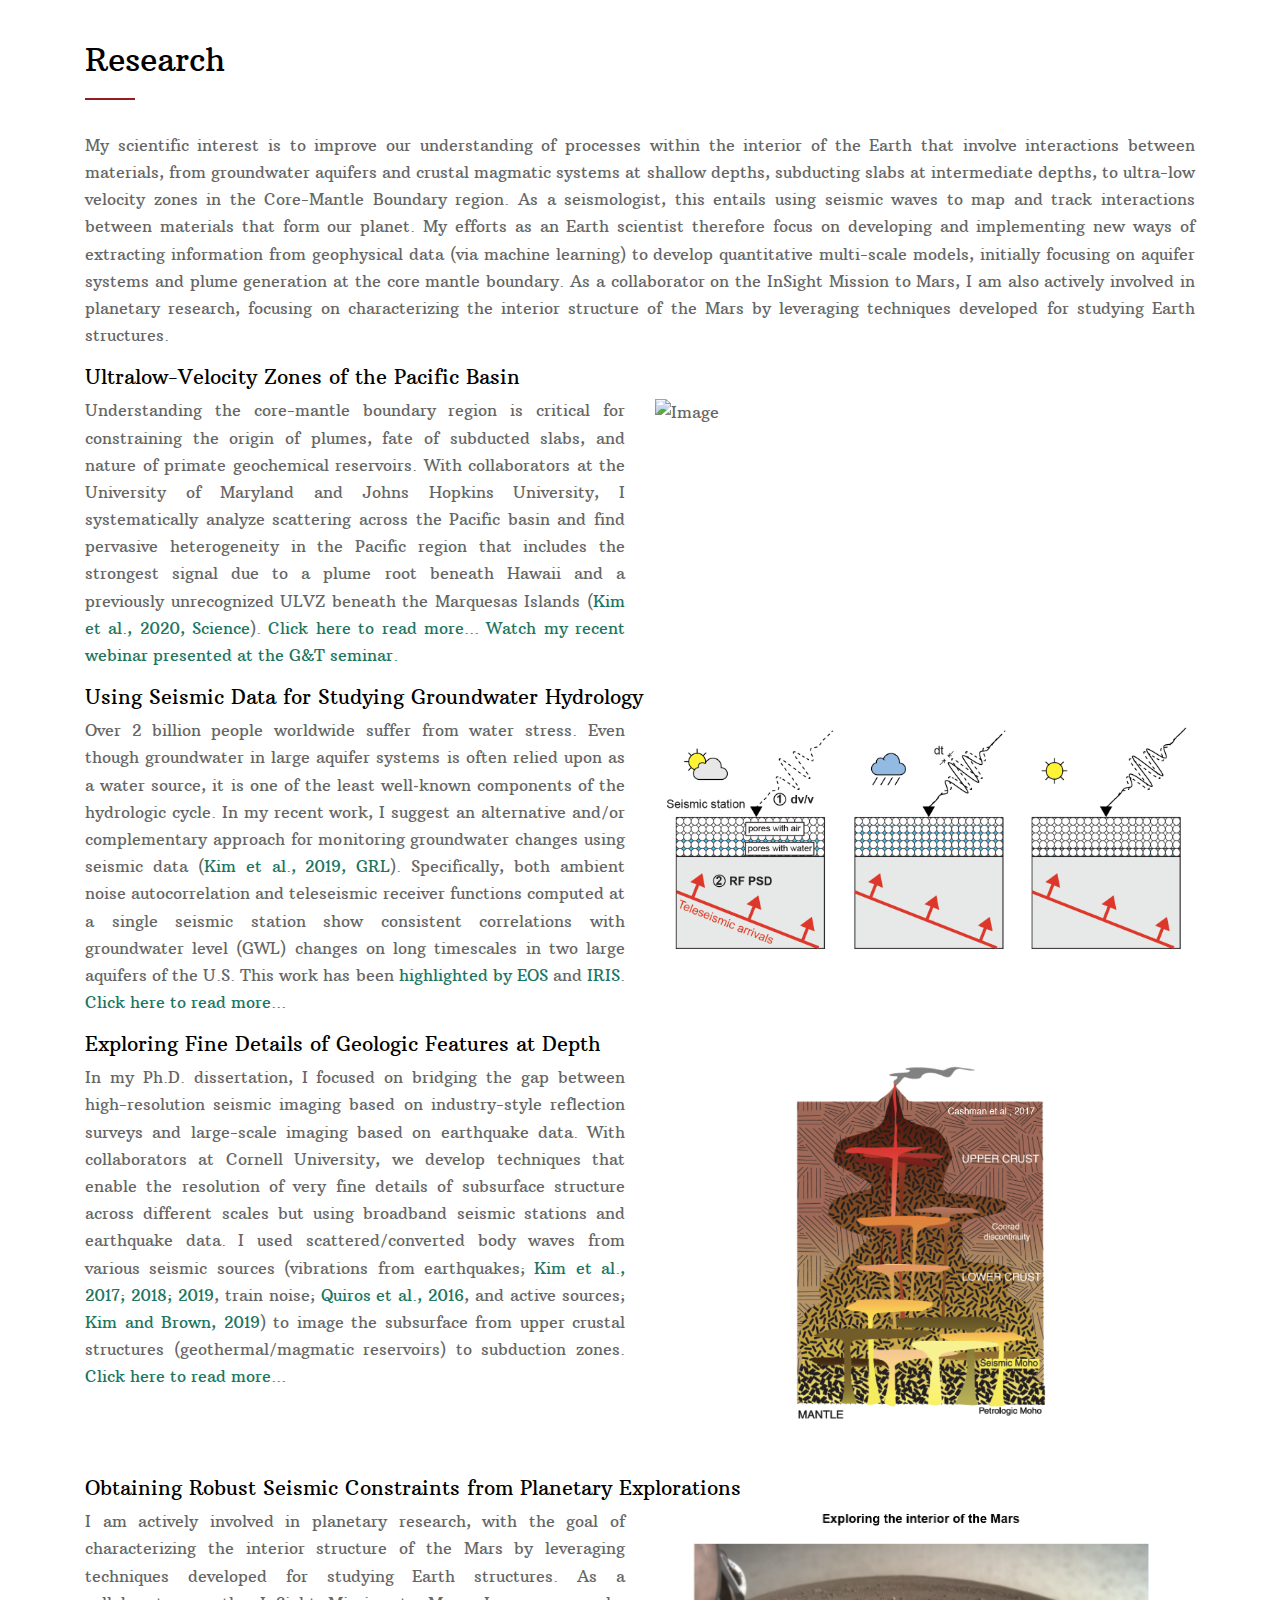
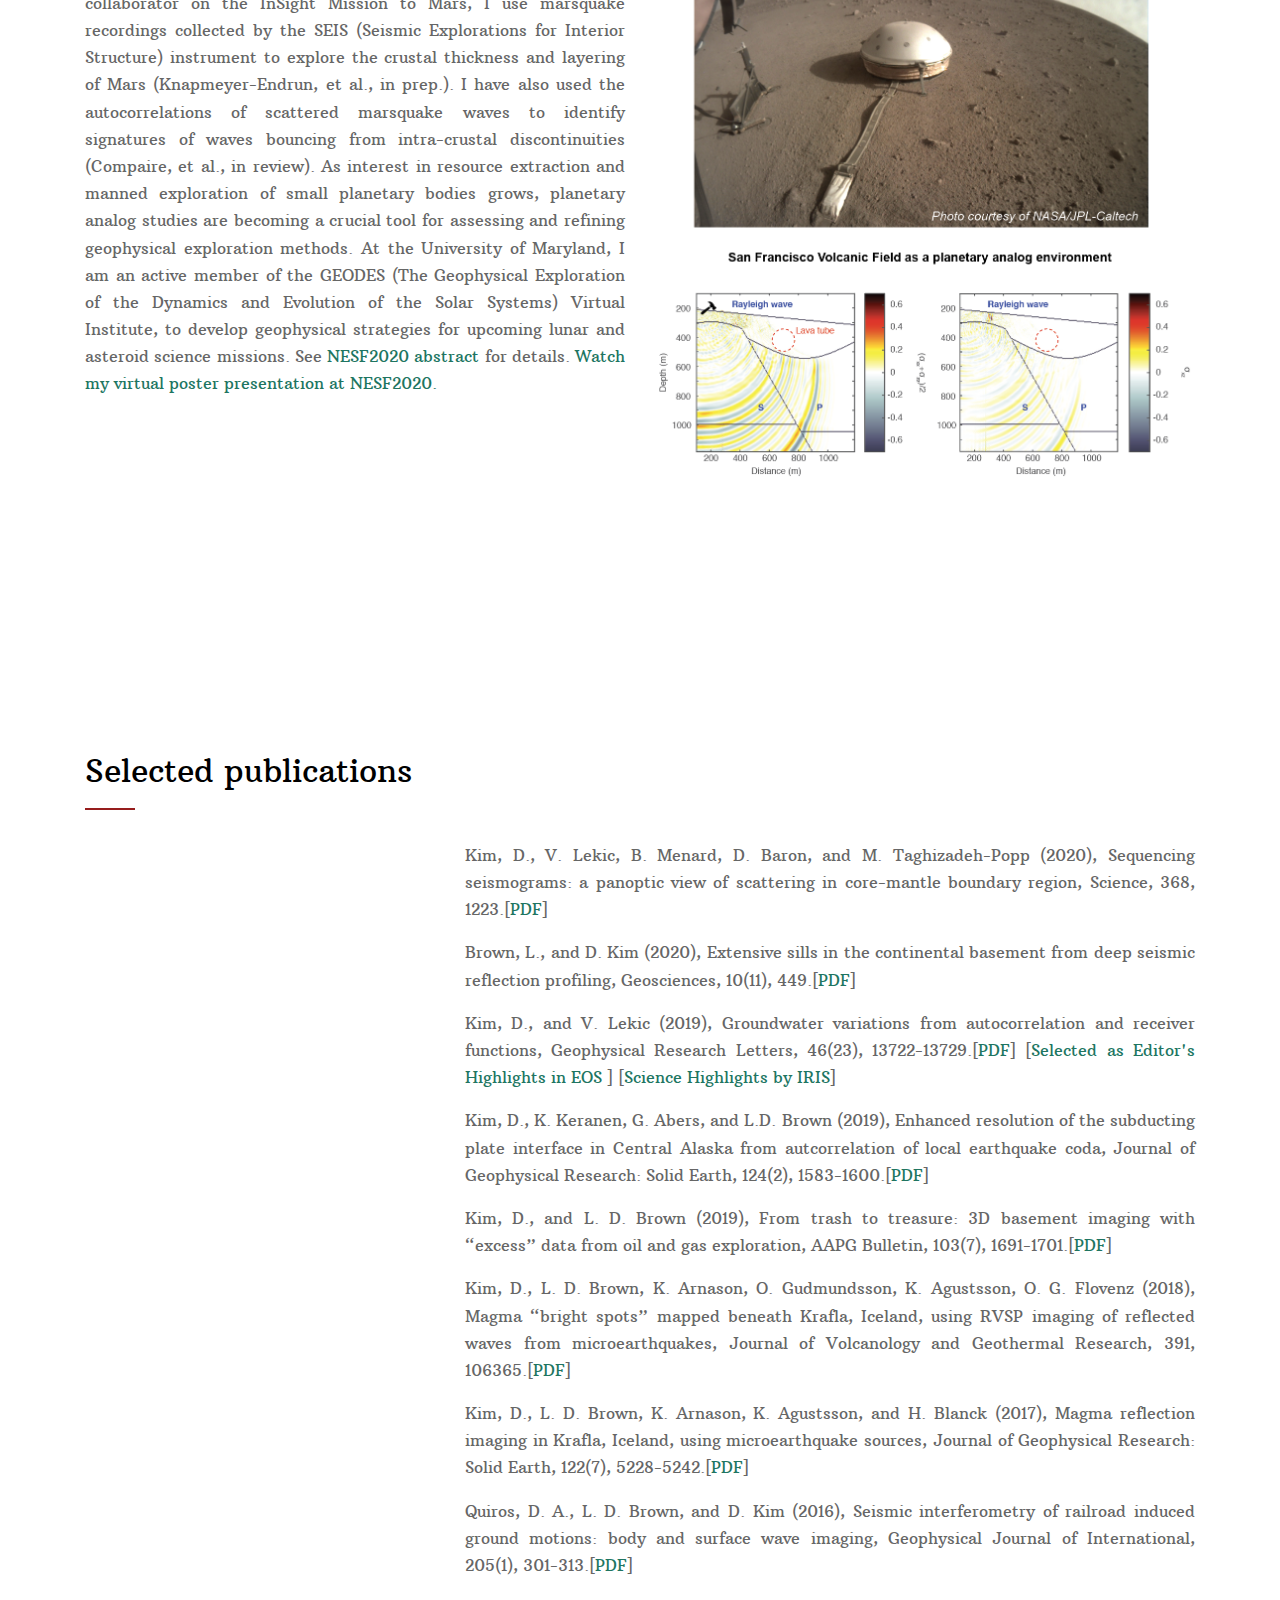
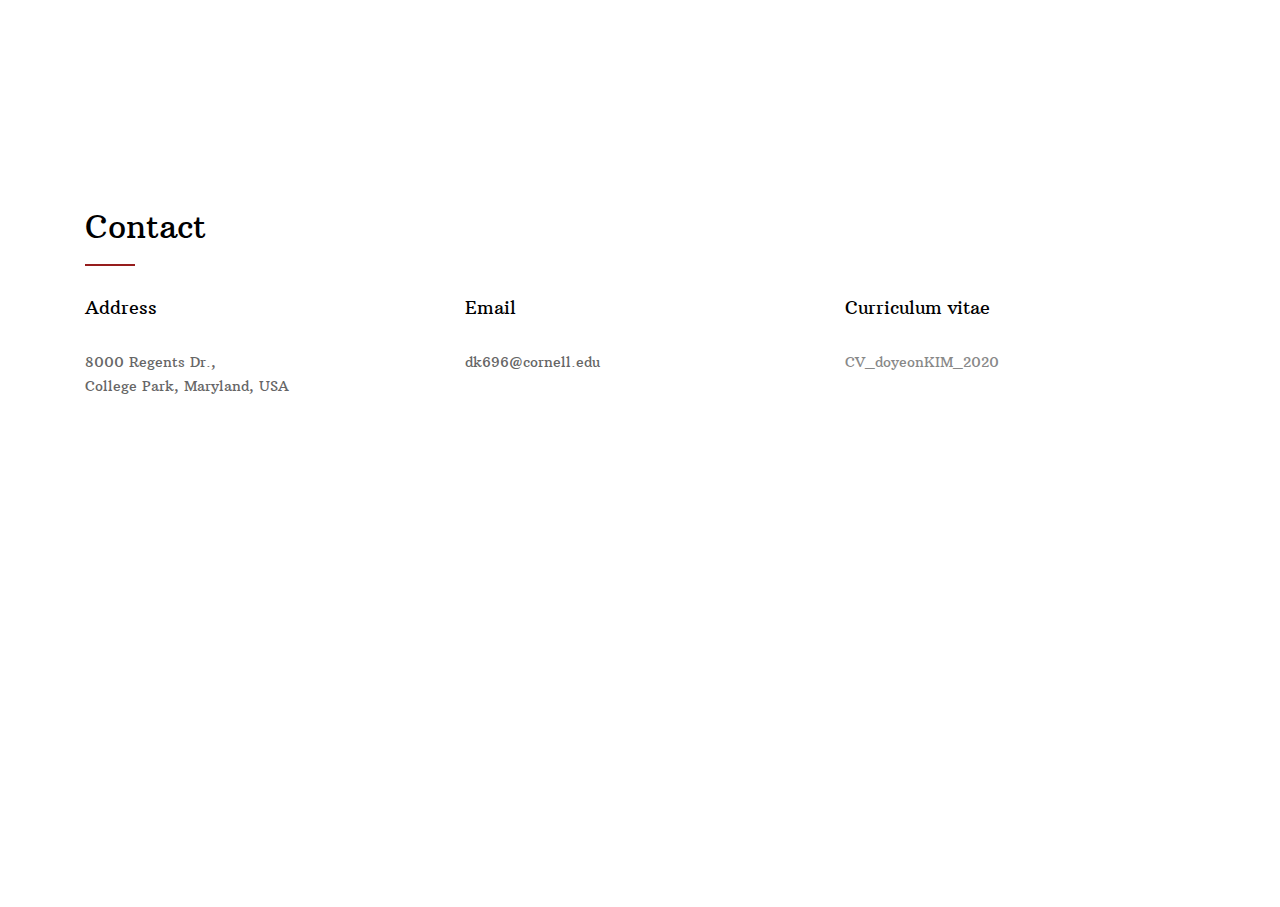
==== commit f39e8e59: "webpage_update1_12_16_2020" ====
--- a/index.html
+++ b/index.html
@@ -174,7 +174,7 @@
       <div class="container">
         <div class="row ">
           <div class="col-12 mb-4 position-relative">
-            <h2 class="section-title">Publications</h2>
+            <h2 class="section-title">Selected publications</h2>
           </div>
           
           <div class="col-lg-4 order-2 order-lg-1">
@@ -183,25 +183,28 @@
           </div>
           <div class="col-lg-8 order-3 order-lg-3">
             <p align="justify">
-            <a href="pdfs/Kim_et_al_2020_Science.pdf" target="_blank">Kim, D., V. Lekic, B. Menard, D. Baron, and M. Taghizadeh-Popp (2020), Sequencing seismograms: a panoptic view of scattering in core-mantle boundary region, Science, 368, 1223.</a>
-            </p>
-            <p align="justify">
-            <a href="pdfs/Kim_and_Lekic_2019_GRL.pdf" target="_blank">Kim, D., and V. Lekic (2019), Groundwater variations from autocorrelation and receiver functions, Geophysical Research Letters, 46(23), 13722-13729.</a> <a href="https://eos.org/editor-highlights/remotely-monitoring-groundwater-using-standard-techniques" target="_blank">Selected as Editor's Highlights in EOS</a> & <a href="https://www.iris.edu/hq/science_highlights/monitoring_groundwater_with_a_single_seismometer" target="_blank">Science Highlights by IRIS</a>. 
-            </p>
-            <p align="justify">
-            <a href="pdfs/Kim_et_al_2019_JGR.pdf" target="_blank">Kim, D., K. Keranen, G. Abers, and L.D. Brown (2019), Enhanced resolution of the subducting plate interface in Central  Alaska from autcorrelation of local earthquake coda, Journal of Geophysical Research: Solid Earth, 124(2), 1583-1600.</a>
-            </p>
-            <p align="justify">
-            <a href="pdfs/Kim_and_Brown_2019_AAPG_Bulletin.pdf" target="_blank">Kim, D., and L. D. Brown (2019), From trash to treasure: 3D basement imaging with “excess” data from oil and gas exploration, AAPG Bulletin, 103(7), 1691-1701.</a>
-            </p>
-            <p align="justify">
-            <a href="pdfs/Kim_et_al_2018_JVGR.pdf" target="_blank">Kim, D., L. D. Brown, K. Arnason, O. Gudmundsson, K. Agustsson, O. G. Flovenz (2018), Magma “bright spots” mapped beneath Krafla, Iceland, using RVSP imaging of reflected waves from microearthquakes, Journal of Volcanology and Geothermal Research, 391, 106365.</a>
+            Kim, D., V. Lekic, B. Menard, D. Baron, and M. Taghizadeh-Popp (2020), Sequencing seismograms: a panoptic view of scattering in core-mantle boundary region, Science, 368, 1223.[<a href="pdfs/Kim_et_al_2020_Science.pdf" target="_blank">PDF</a>]
+            </p>
+            <p align="justify">
+            Brown, L., and D. Kim (2020), Extensive sills in the continental basement from deep seismic reflection profiling, Geosciences, 10(11), 449.[<a href="pdfs/Brown_and_Kim_2020_Geosciences.pdf" target="_blank">PDF</a>]
+            </p>
+            <p align="justify">
+            Kim, D., and V. Lekic (2019), Groundwater variations from autocorrelation and receiver functions, Geophysical Research Letters, 46(23), 13722-13729.[<a href="pdfs/Kim_and_Lekic_2019_GRL.pdf" target="_blank">PDF</a>] [<a href="https://eos.org/editor-highlights/remotely-monitoring-groundwater-using-standard-techniques" target="_blank">Selected as Editor's Highlights in EOS</a> ] [<a href="https://www.iris.edu/hq/science_highlights/monitoring_groundwater_with_a_single_seismometer" target="_blank">Science Highlights by IRIS</a>] 
+            </p>
+            <p align="justify">
+            Kim, D., K. Keranen, G. Abers, and L.D. Brown (2019), Enhanced resolution of the subducting plate interface in Central  Alaska from autcorrelation of local earthquake coda, Journal of Geophysical Research: Solid Earth, 124(2), 1583-1600.[<a href="pdfs/Kim_et_al_2019_JGR.pdf" target="_blank">PDF</a>]
+            </p>
+            <p align="justify">
+            Kim, D., and L. D. Brown (2019), From trash to treasure: 3D basement imaging with “excess” data from oil and gas exploration, AAPG Bulletin, 103(7), 1691-1701.[<a href="pdfs/Kim_and_Brown_2019_AAPG_Bulletin.pdf" target="_blank">PDF</a>]
+            </p>
+            <p align="justify">
+            Kim, D., L. D. Brown, K. Arnason, O. Gudmundsson, K. Agustsson, O. G. Flovenz (2018), Magma “bright spots” mapped beneath Krafla, Iceland, using RVSP imaging of reflected waves from microearthquakes, Journal of Volcanology and Geothermal Research, 391, 106365.[<a href="pdfs/Kim_et_al_2018_JVGR.pdf" target="_blank">PDF</a>]
 	    </p>
             <p align="justify">
-            <a href="pdfs/Kim_et_al_2017_JGR.pdf" target="_blank">Kim, D., L. D. Brown, K. Arnason, K. Agustsson, and H. Blanck (2017), Magma reflection imaging in Krafla, Iceland, using microearthquake sources, Journal of Geophysical Research: Solid Earth, 122(7), 5228-5242.</a>
-            </p>
-            <p align="justify">
-            <a href="pdfs/Quiros_et_al_2016_GJI.pdf" target="_blank">Quiros, D. A., L. D. Brown, and D. Kim (2016), Seismic interferometry of railroad induced ground motions: body and surface wave imaging, Geophysical Journal of International, 205(1), 301-313.</a>
+            Kim, D., L. D. Brown, K. Arnason, K. Agustsson, and H. Blanck (2017), Magma reflection imaging in Krafla, Iceland, using microearthquake sources, Journal of Geophysical Research: Solid Earth, 122(7), 5228-5242.[<a href="pdfs/Kim_et_al_2017_JGR.pdf" target="_blank">PDF</a>]
+            </p>
+            <p align="justify">
+            Quiros, D. A., L. D. Brown, and D. Kim (2016), Seismic interferometry of railroad induced ground motions: body and surface wave imaging, Geophysical Journal of International, 205(1), 301-313.[<a href="pdfs/Quiros_et_al_2016_GJI.pdf" target="_blank">PDF</a>]
             </p>
           </div>
         </div>
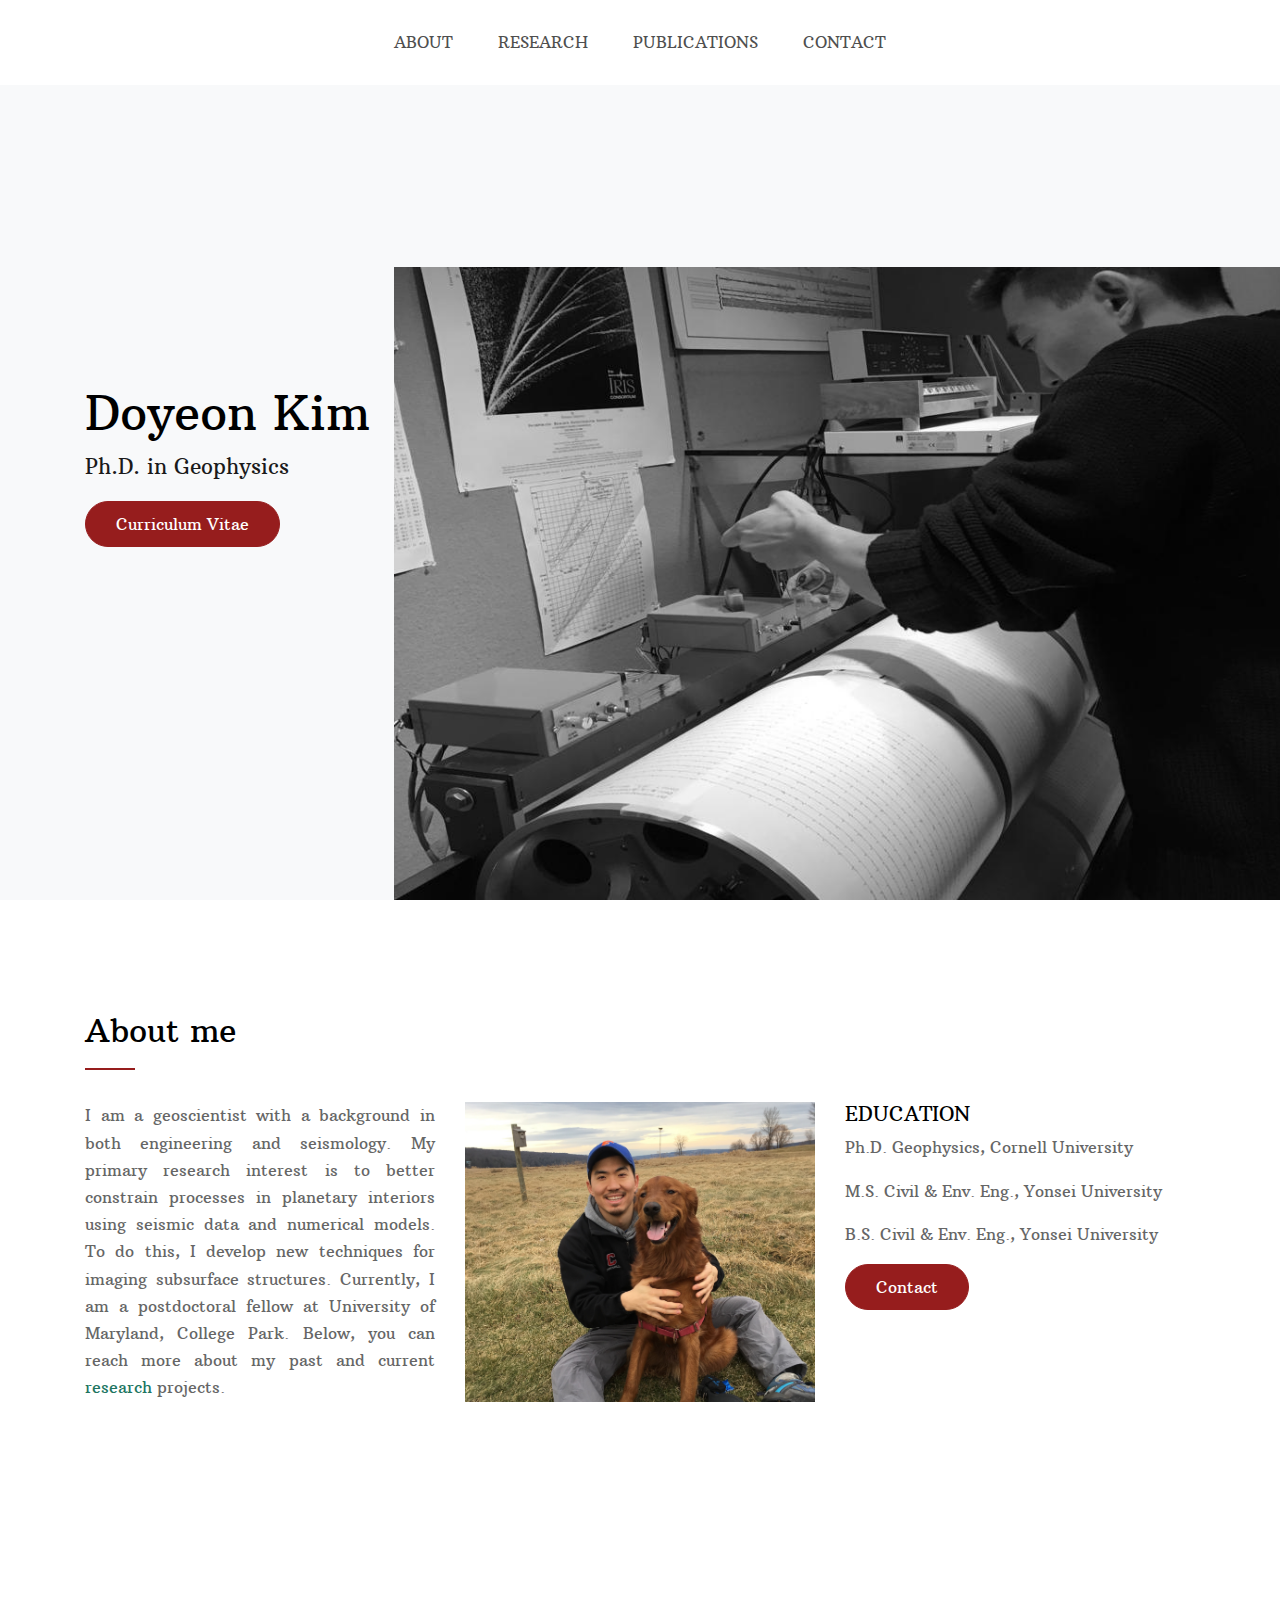
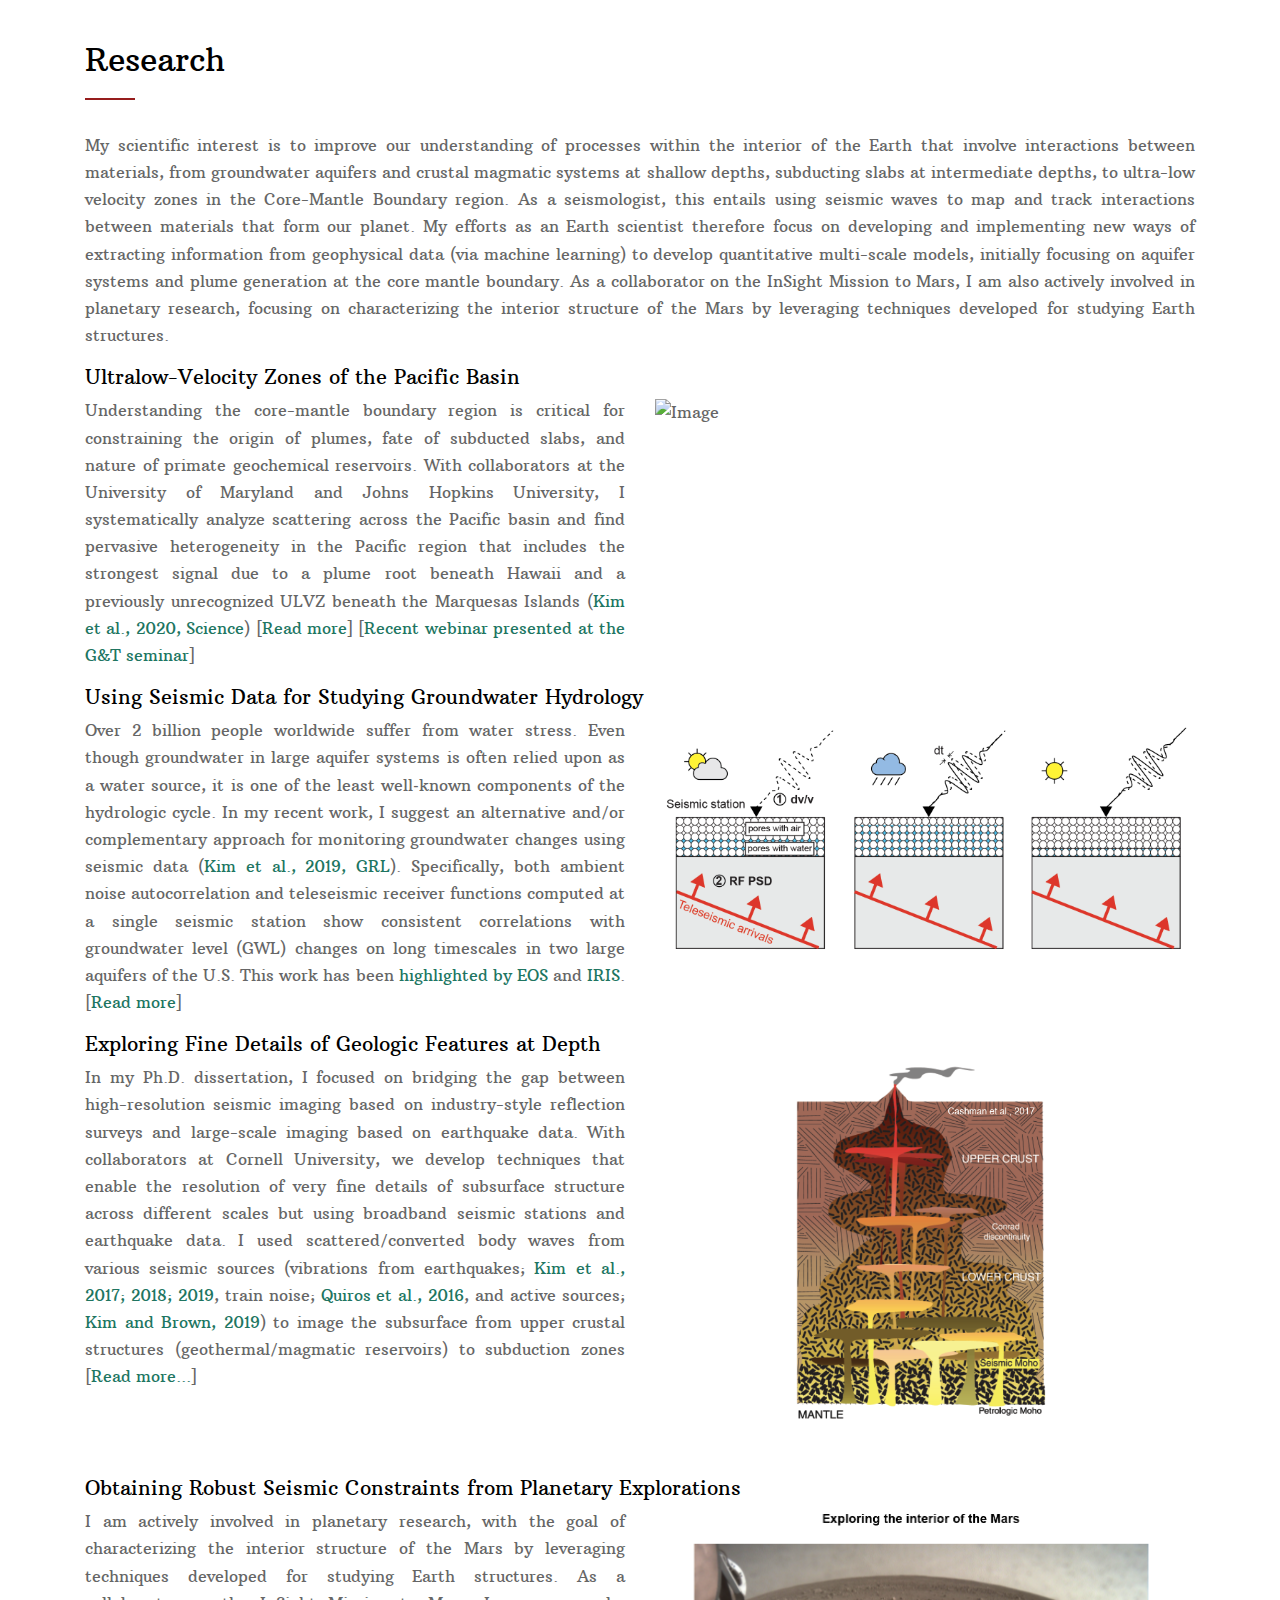
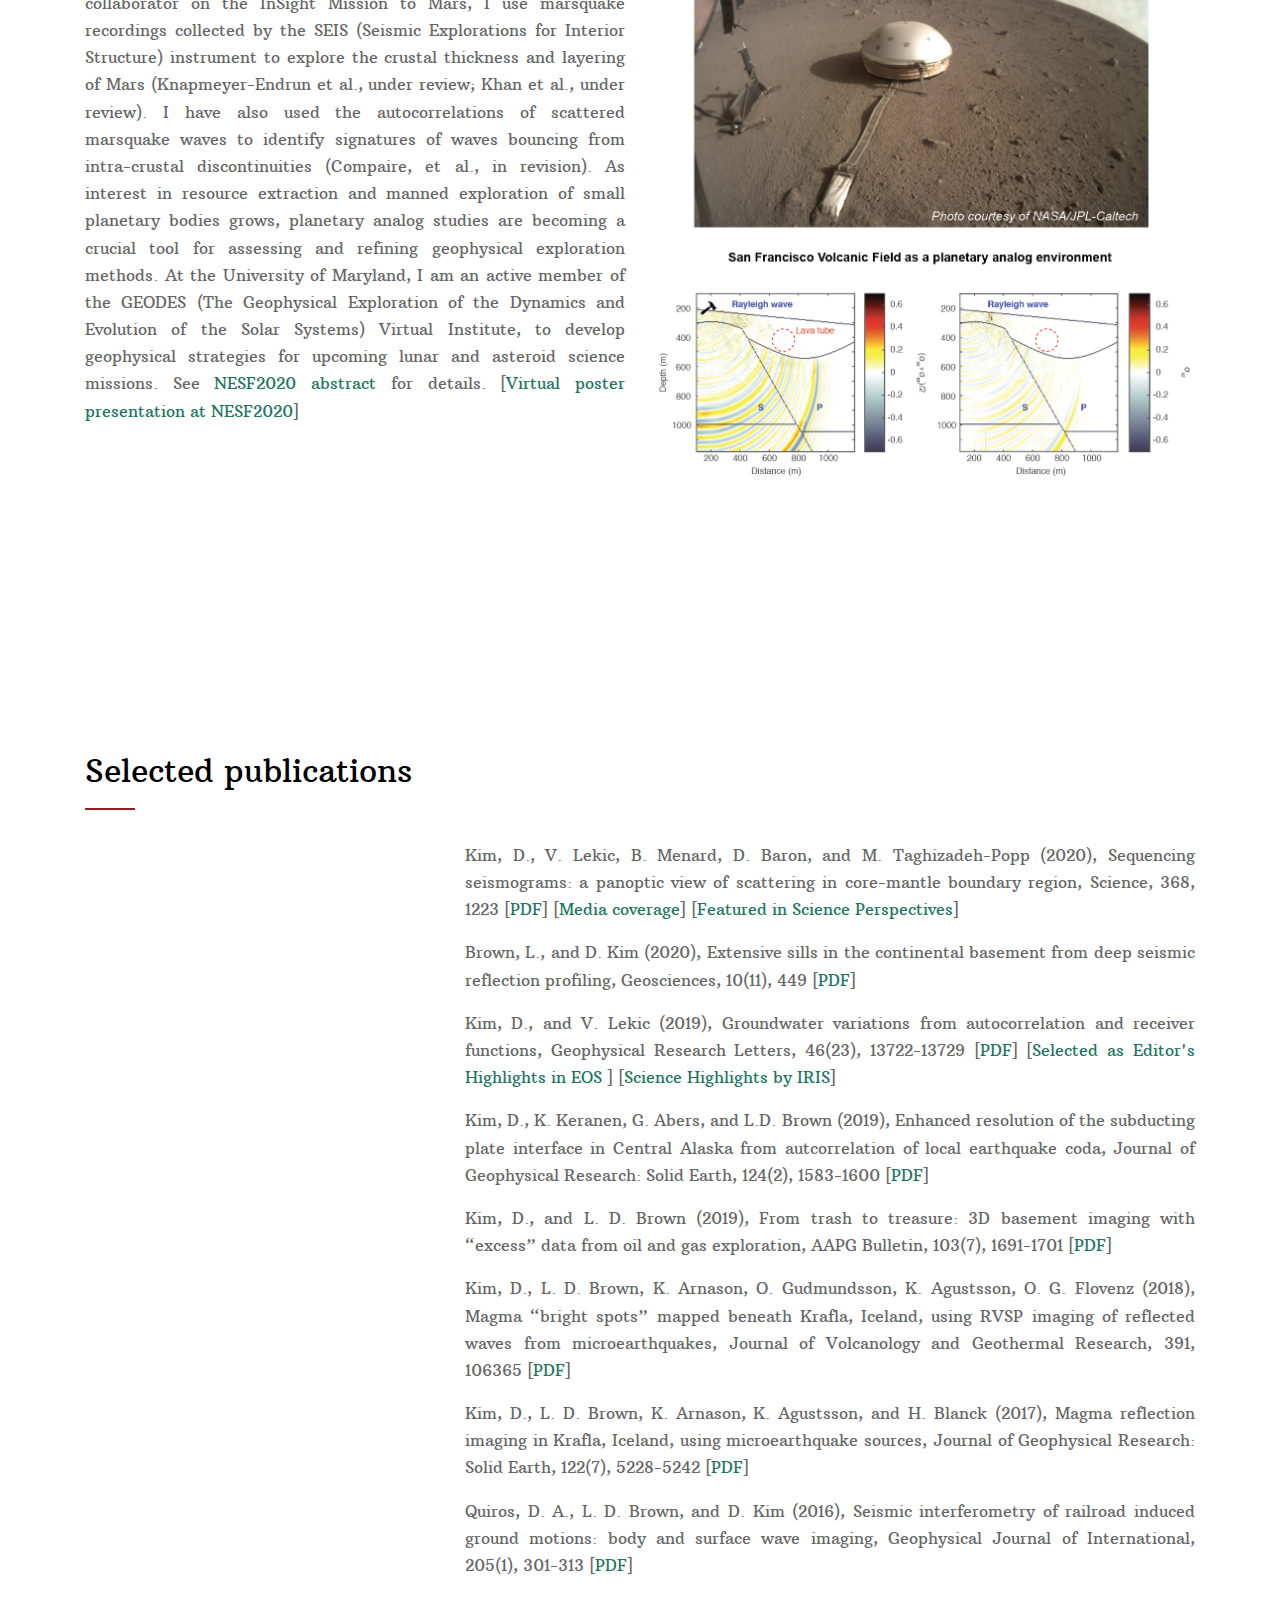
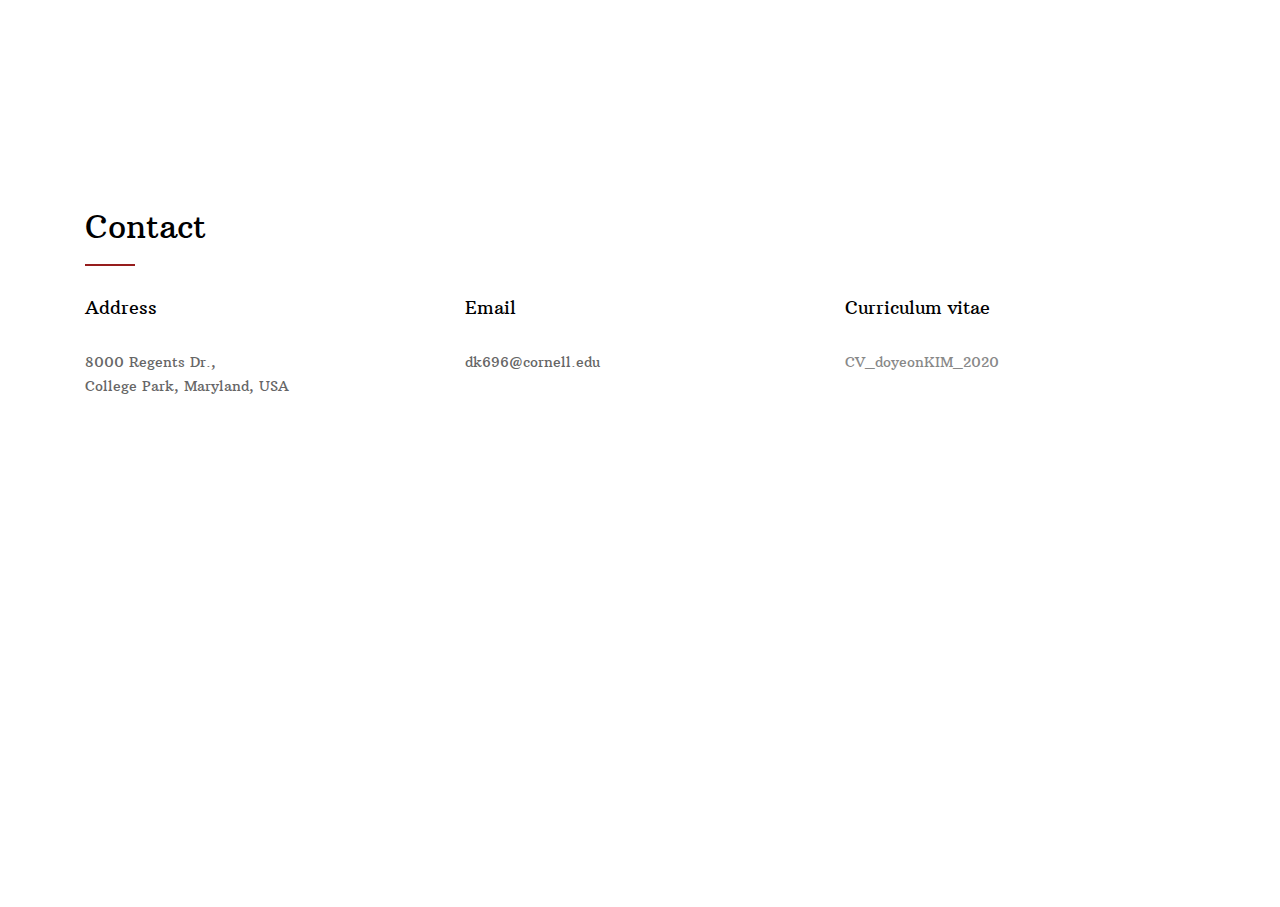
==== commit 64e1f7bb: "webpage_update2_12_16_2020" ====
--- a/index.html
+++ b/index.html
@@ -115,7 +115,7 @@
         </div>
         
 	<div class="col-lg-6">
-        <p  align="justify">Understanding the core-mantle boundary region is critical for constraining the origin of plumes, fate of subducted slabs, and nature of primate geochemical reservoirs. With collaborators at the University of Maryland and Johns Hopkins University, I systematically analyze scattering across the Pacific basin and find pervasive heterogeneity in the Pacific region that includes the strongest signal due to a plume root beneath Hawaii and a previously unrecognized ULVZ beneath the Marquesas Islands (<a href="#publications-section">Kim et al., 2020, Science</a>). <a href="sequencing_seismograms.html" target="_blank">Click here to read more...</a> <a href="https://youtu.be/Q03EEGFzrWA" target="_blank">Watch my recent webinar presented at the G&T seminar.</a></p>
+        <p  align="justify">Understanding the core-mantle boundary region is critical for constraining the origin of plumes, fate of subducted slabs, and nature of primate geochemical reservoirs. With collaborators at the University of Maryland and Johns Hopkins University, I systematically analyze scattering across the Pacific basin and find pervasive heterogeneity in the Pacific region that includes the strongest signal due to a plume root beneath Hawaii and a previously unrecognized ULVZ beneath the Marquesas Islands (<a href="#publications-section">Kim et al., 2020, Science</a>) [<a href="sequencing_seismograms.html" target="_blank">Read more</a>] [<a href="https://youtu.be/Q03EEGFzrWA" target="_blank">Recent webinar presented at the G&T seminar</a>]</p>
 
         
         </div>
@@ -131,7 +131,7 @@
         </div>
 
         <div class="col-lg-6">
-        <p  align="justify">Over 2 billion people worldwide suffer from water stress. Even though groundwater in large aquifer systems is often relied upon as a water source, it is one of the least well‐known components of the hydrologic cycle. In my recent work, I suggest an alternative and/or complementary approach for monitoring groundwater changes using seismic data (<a href="#publications-section">Kim et al., 2019, GRL</a>). Specifically, both ambient noise autocorrelation and teleseismic receiver functions computed at a single seismic station show consistent correlations with groundwater level (GWL) changes on long timescales in two large aquifers of the U.S. This work has been <a href="https://eos.org/editor-highlights/remotely-monitoring-groundwater-using-standard-techniques" target="_blank">highlighted by EOS</a> and <a href="https://www.iris.edu/hq/science_highlights/monitoring_groundwater_with_a_single_seismometer" target="_blank">IRIS</a>. <a href="groundwater_monitoring.html" target="_blank">Click here to read more...</a></p>
+        <p  align="justify">Over 2 billion people worldwide suffer from water stress. Even though groundwater in large aquifer systems is often relied upon as a water source, it is one of the least well‐known components of the hydrologic cycle. In my recent work, I suggest an alternative and/or complementary approach for monitoring groundwater changes using seismic data (<a href="#publications-section">Kim et al., 2019, GRL</a>). Specifically, both ambient noise autocorrelation and teleseismic receiver functions computed at a single seismic station show consistent correlations with groundwater level (GWL) changes on long timescales in two large aquifers of the U.S. This work has been <a href="https://eos.org/editor-highlights/remotely-monitoring-groundwater-using-standard-techniques" target="_blank">highlighted by EOS</a> and <a href="https://www.iris.edu/hq/science_highlights/monitoring_groundwater_with_a_single_seismometer" target="_blank">IRIS</a>. [<a href="groundwater_monitoring.html" target="_blank">Read more</a>]</p>
         </div>
         
         <div class="col-lg-6 mb-4 mb-lg-0">
@@ -144,7 +144,7 @@
         </h5>
         </div>
         <div class="col-lg-6">
-        <p align="justify">In my Ph.D. dissertation, I focused on bridging the gap between high-resolution seismic imaging based on industry-style reflection surveys and large-scale imaging based on earthquake data. With collaborators at Cornell University, we develop techniques that enable the resolution of very fine details of subsurface structure across different scales but using broadband seismic stations and earthquake data. I used scattered/converted body waves from various seismic sources (vibrations from earthquakes; <a href="#publications-section">Kim et al., 2017; 2018; 2019</a>, train noise; <a href="#publications-section">Quiros et al., 2016</a>, and active sources; <a href="#publications-section">Kim and Brown, 2019</a>) to image the subsurface from upper crustal structures (geothermal/magmatic reservoirs) to subduction zones. <a href="imaging_fine_details.html" target="_blank">Click here to read more...</a></p>
+        <p align="justify">In my Ph.D. dissertation, I focused on bridging the gap between high-resolution seismic imaging based on industry-style reflection surveys and large-scale imaging based on earthquake data. With collaborators at Cornell University, we develop techniques that enable the resolution of very fine details of subsurface structure across different scales but using broadband seismic stations and earthquake data. I used scattered/converted body waves from various seismic sources (vibrations from earthquakes; <a href="#publications-section">Kim et al., 2017; 2018; 2019</a>, train noise; <a href="#publications-section">Quiros et al., 2016</a>, and active sources; <a href="#publications-section">Kim and Brown, 2019</a>) to image the subsurface from upper crustal structures (geothermal/magmatic reservoirs) to subduction zones [<a href="imaging_fine_details.html" target="_blank">Read more...</a>]</p>
          </div>
 
         <div class="col-lg-6 mb-4 mb-lg-0">
@@ -158,7 +158,7 @@
         </div>
 
 <div class="col-lg-6">
-        <p align="justify">I am actively involved in planetary research, with the goal of characterizing the interior structure of the Mars by leveraging techniques developed for studying Earth structures. As a collaborator on the InSight Mission to Mars, I use marsquake recordings collected by the SEIS (Seismic Explorations for Interior Structure) instrument to explore the crustal thickness and layering of Mars (Knapmeyer-Endrun, et al., in prep.). I have also used the autocorrelations of scattered marsquake waves to identify signatures of waves bouncing from intra-crustal discontinuities (Compaire, et al., in review). As interest in resource extraction and manned exploration of small planetary bodies grows, planetary analog studies are becoming a crucial tool for assessing and refining geophysical exploration methods. At the University of Maryland, I am an active member of the GEODES (The Geophysical Exploration of the Dynamics and Evolution of the Solar Systems) Virtual Institute, to develop geophysical strategies for upcoming lunar and asteroid science missions. See  <a href="pdfs/nesf2020_abstract_dk.pdf" target="_blank">NESF2020 abstract</a> for details. <a href="https://youtu.be/viALyUxuoDc" target="_blank">Watch my virtual poster presentation at NESF2020.</a></p>
+        <p align="justify">I am actively involved in planetary research, with the goal of characterizing the interior structure of the Mars by leveraging techniques developed for studying Earth structures. As a collaborator on the InSight Mission to Mars, I use marsquake recordings collected by the SEIS (Seismic Explorations for Interior Structure) instrument to explore the crustal thickness and layering of Mars (Knapmeyer-Endrun et al., under review; Khan et al., under review). I have also used the autocorrelations of scattered marsquake waves to identify signatures of waves bouncing from intra-crustal discontinuities (Compaire, et al., in revision). As interest in resource extraction and manned exploration of small planetary bodies grows, planetary analog studies are becoming a crucial tool for assessing and refining geophysical exploration methods. At the University of Maryland, I am an active member of the GEODES (The Geophysical Exploration of the Dynamics and Evolution of the Solar Systems) Virtual Institute, to develop geophysical strategies for upcoming lunar and asteroid science missions. See  <a href="pdfs/nesf2020_abstract_dk.pdf" target="_blank">NESF2020 abstract</a> for details. [<a href="https://youtu.be/viALyUxuoDc" target="_blank">Virtual poster presentation at NESF2020</a>]</p>
          </div>
 
         <div class="col-lg-6 mb-4 mb-lg-0">
@@ -183,28 +183,28 @@
           </div>
           <div class="col-lg-8 order-3 order-lg-3">
             <p align="justify">
-            Kim, D., V. Lekic, B. Menard, D. Baron, and M. Taghizadeh-Popp (2020), Sequencing seismograms: a panoptic view of scattering in core-mantle boundary region, Science, 368, 1223.[<a href="pdfs/Kim_et_al_2020_Science.pdf" target="_blank">PDF</a>]
-            </p>
-            <p align="justify">
-            Brown, L., and D. Kim (2020), Extensive sills in the continental basement from deep seismic reflection profiling, Geosciences, 10(11), 449.[<a href="pdfs/Brown_and_Kim_2020_Geosciences.pdf" target="_blank">PDF</a>]
-            </p>
-            <p align="justify">
-            Kim, D., and V. Lekic (2019), Groundwater variations from autocorrelation and receiver functions, Geophysical Research Letters, 46(23), 13722-13729.[<a href="pdfs/Kim_and_Lekic_2019_GRL.pdf" target="_blank">PDF</a>] [<a href="https://eos.org/editor-highlights/remotely-monitoring-groundwater-using-standard-techniques" target="_blank">Selected as Editor's Highlights in EOS</a> ] [<a href="https://www.iris.edu/hq/science_highlights/monitoring_groundwater_with_a_single_seismometer" target="_blank">Science Highlights by IRIS</a>] 
-            </p>
-            <p align="justify">
-            Kim, D., K. Keranen, G. Abers, and L.D. Brown (2019), Enhanced resolution of the subducting plate interface in Central  Alaska from autcorrelation of local earthquake coda, Journal of Geophysical Research: Solid Earth, 124(2), 1583-1600.[<a href="pdfs/Kim_et_al_2019_JGR.pdf" target="_blank">PDF</a>]
-            </p>
-            <p align="justify">
-            Kim, D., and L. D. Brown (2019), From trash to treasure: 3D basement imaging with “excess” data from oil and gas exploration, AAPG Bulletin, 103(7), 1691-1701.[<a href="pdfs/Kim_and_Brown_2019_AAPG_Bulletin.pdf" target="_blank">PDF</a>]
-            </p>
-            <p align="justify">
-            Kim, D., L. D. Brown, K. Arnason, O. Gudmundsson, K. Agustsson, O. G. Flovenz (2018), Magma “bright spots” mapped beneath Krafla, Iceland, using RVSP imaging of reflected waves from microearthquakes, Journal of Volcanology and Geothermal Research, 391, 106365.[<a href="pdfs/Kim_et_al_2018_JVGR.pdf" target="_blank">PDF</a>]
+            Kim, D., V. Lekic, B. Menard, D. Baron, and M. Taghizadeh-Popp (2020), Sequencing seismograms: a panoptic view of scattering in core-mantle boundary region, Science, 368, 1223 [<a href="pdfs/Kim_et_al_2020_Science.pdf" target="_blank">PDF</a>] [<a href="https://www.altmetric.com/details/83859593/news" target="_blank">Media coverage</a>] [<a href="pdfs/Miller_2020_Science.pdf" target="_blank">Featured in Science Perspectives</a>]
+            </p>
+            <p align="justify">
+            Brown, L., and D. Kim (2020), Extensive sills in the continental basement from deep seismic reflection profiling, Geosciences, 10(11), 449 [<a href="pdfs/Brown_and_Kim_2020_Geosciences.pdf" target="_blank">PDF</a>]
+            </p>
+            <p align="justify">
+            Kim, D., and V. Lekic (2019), Groundwater variations from autocorrelation and receiver functions, Geophysical Research Letters, 46(23), 13722-13729 [<a href="pdfs/Kim_and_Lekic_2019_GRL.pdf" target="_blank">PDF</a>] [<a href="https://eos.org/editor-highlights/remotely-monitoring-groundwater-using-standard-techniques" target="_blank">Selected as Editor's Highlights in EOS</a> ] [<a href="https://www.iris.edu/hq/science_highlights/monitoring_groundwater_with_a_single_seismometer" target="_blank">Science Highlights by IRIS</a>] 
+            </p>
+            <p align="justify">
+            Kim, D., K. Keranen, G. Abers, and L.D. Brown (2019), Enhanced resolution of the subducting plate interface in Central  Alaska from autcorrelation of local earthquake coda, Journal of Geophysical Research: Solid Earth, 124(2), 1583-1600 [<a href="pdfs/Kim_et_al_2019_JGR.pdf" target="_blank">PDF</a>]
+            </p>
+            <p align="justify">
+            Kim, D., and L. D. Brown (2019), From trash to treasure: 3D basement imaging with “excess” data from oil and gas exploration, AAPG Bulletin, 103(7), 1691-1701 [<a href="pdfs/Kim_and_Brown_2019_AAPG_Bulletin.pdf" target="_blank">PDF</a>]
+            </p>
+            <p align="justify">
+            Kim, D., L. D. Brown, K. Arnason, O. Gudmundsson, K. Agustsson, O. G. Flovenz (2018), Magma “bright spots” mapped beneath Krafla, Iceland, using RVSP imaging of reflected waves from microearthquakes, Journal of Volcanology and Geothermal Research, 391, 106365 [<a href="pdfs/Kim_et_al_2018_JVGR.pdf" target="_blank">PDF</a>]
 	    </p>
             <p align="justify">
-            Kim, D., L. D. Brown, K. Arnason, K. Agustsson, and H. Blanck (2017), Magma reflection imaging in Krafla, Iceland, using microearthquake sources, Journal of Geophysical Research: Solid Earth, 122(7), 5228-5242.[<a href="pdfs/Kim_et_al_2017_JGR.pdf" target="_blank">PDF</a>]
-            </p>
-            <p align="justify">
-            Quiros, D. A., L. D. Brown, and D. Kim (2016), Seismic interferometry of railroad induced ground motions: body and surface wave imaging, Geophysical Journal of International, 205(1), 301-313.[<a href="pdfs/Quiros_et_al_2016_GJI.pdf" target="_blank">PDF</a>]
+            Kim, D., L. D. Brown, K. Arnason, K. Agustsson, and H. Blanck (2017), Magma reflection imaging in Krafla, Iceland, using microearthquake sources, Journal of Geophysical Research: Solid Earth, 122(7), 5228-5242 [<a href="pdfs/Kim_et_al_2017_JGR.pdf" target="_blank">PDF</a>]
+            </p>
+            <p align="justify">
+            Quiros, D. A., L. D. Brown, and D. Kim (2016), Seismic interferometry of railroad induced ground motions: body and surface wave imaging, Geophysical Journal of International, 205(1), 301-313 [<a href="pdfs/Quiros_et_al_2016_GJI.pdf" target="_blank">PDF</a>]
             </p>
           </div>
         </div>
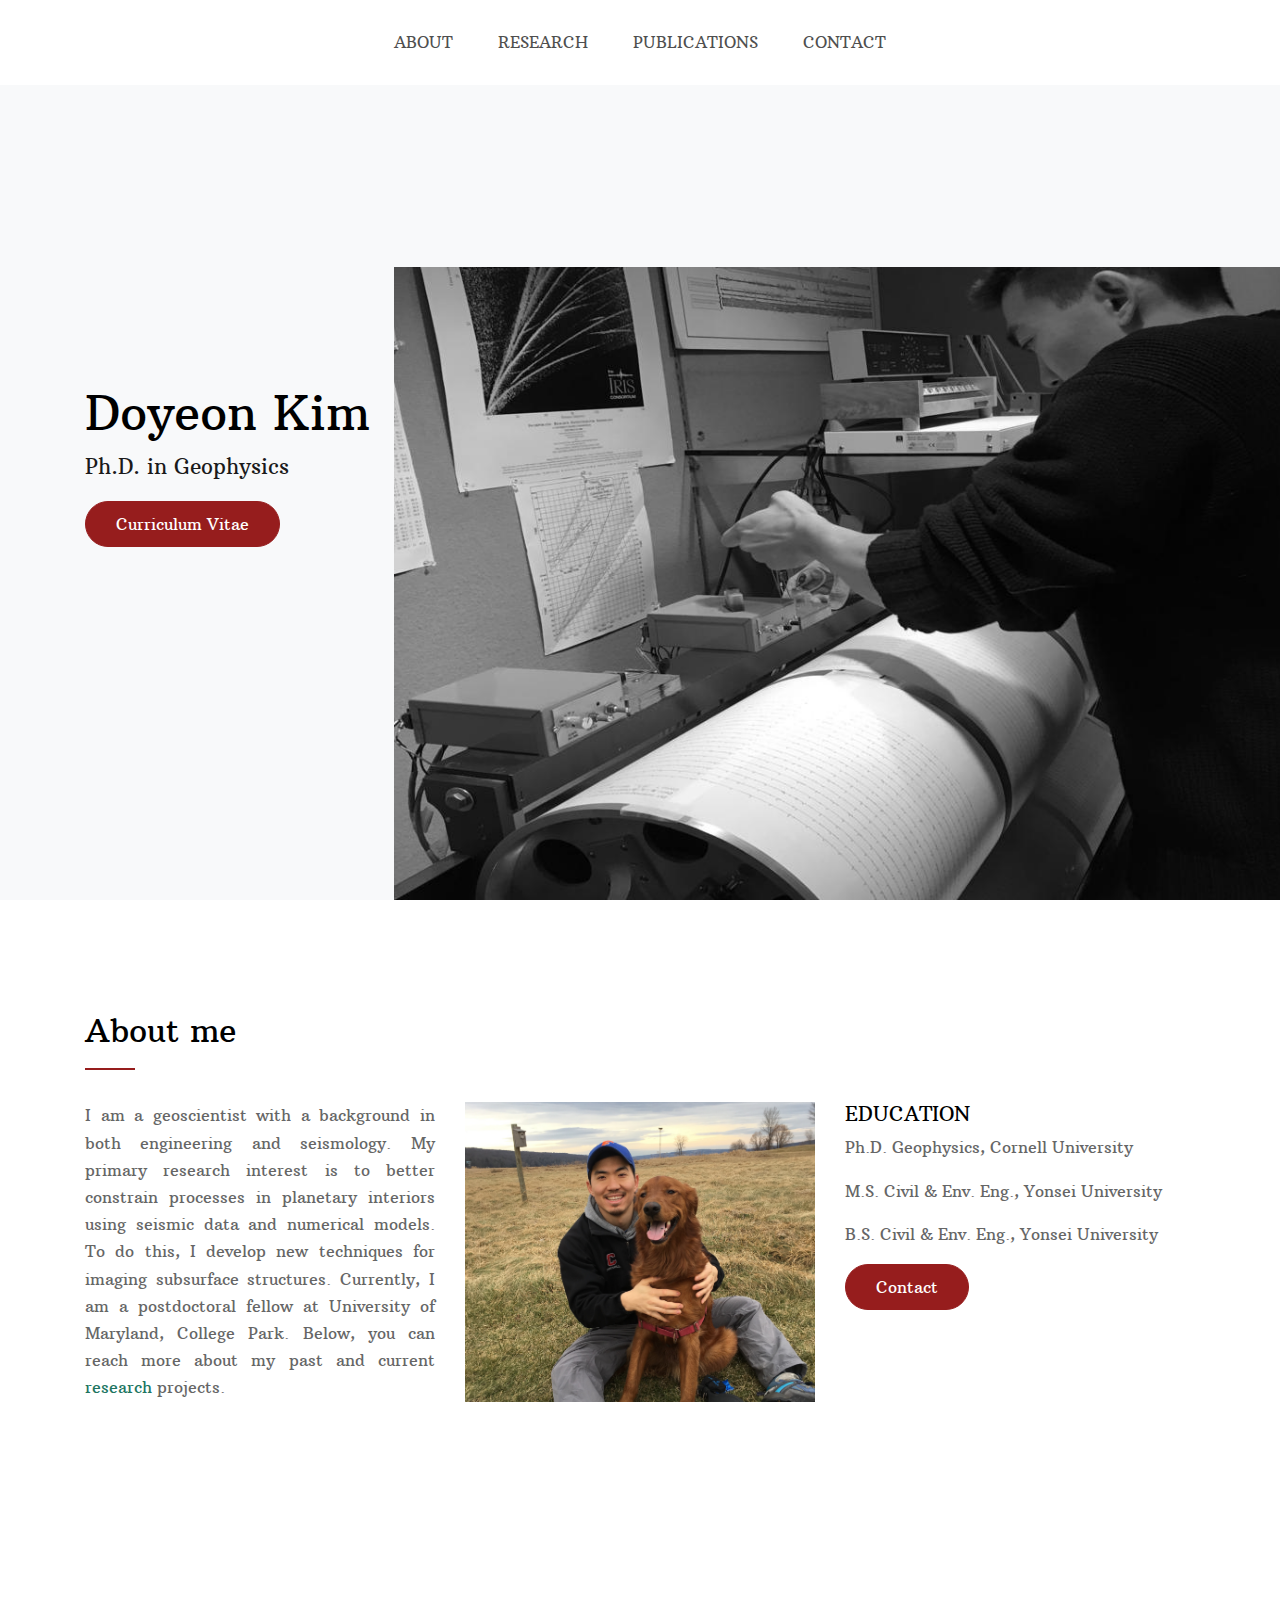
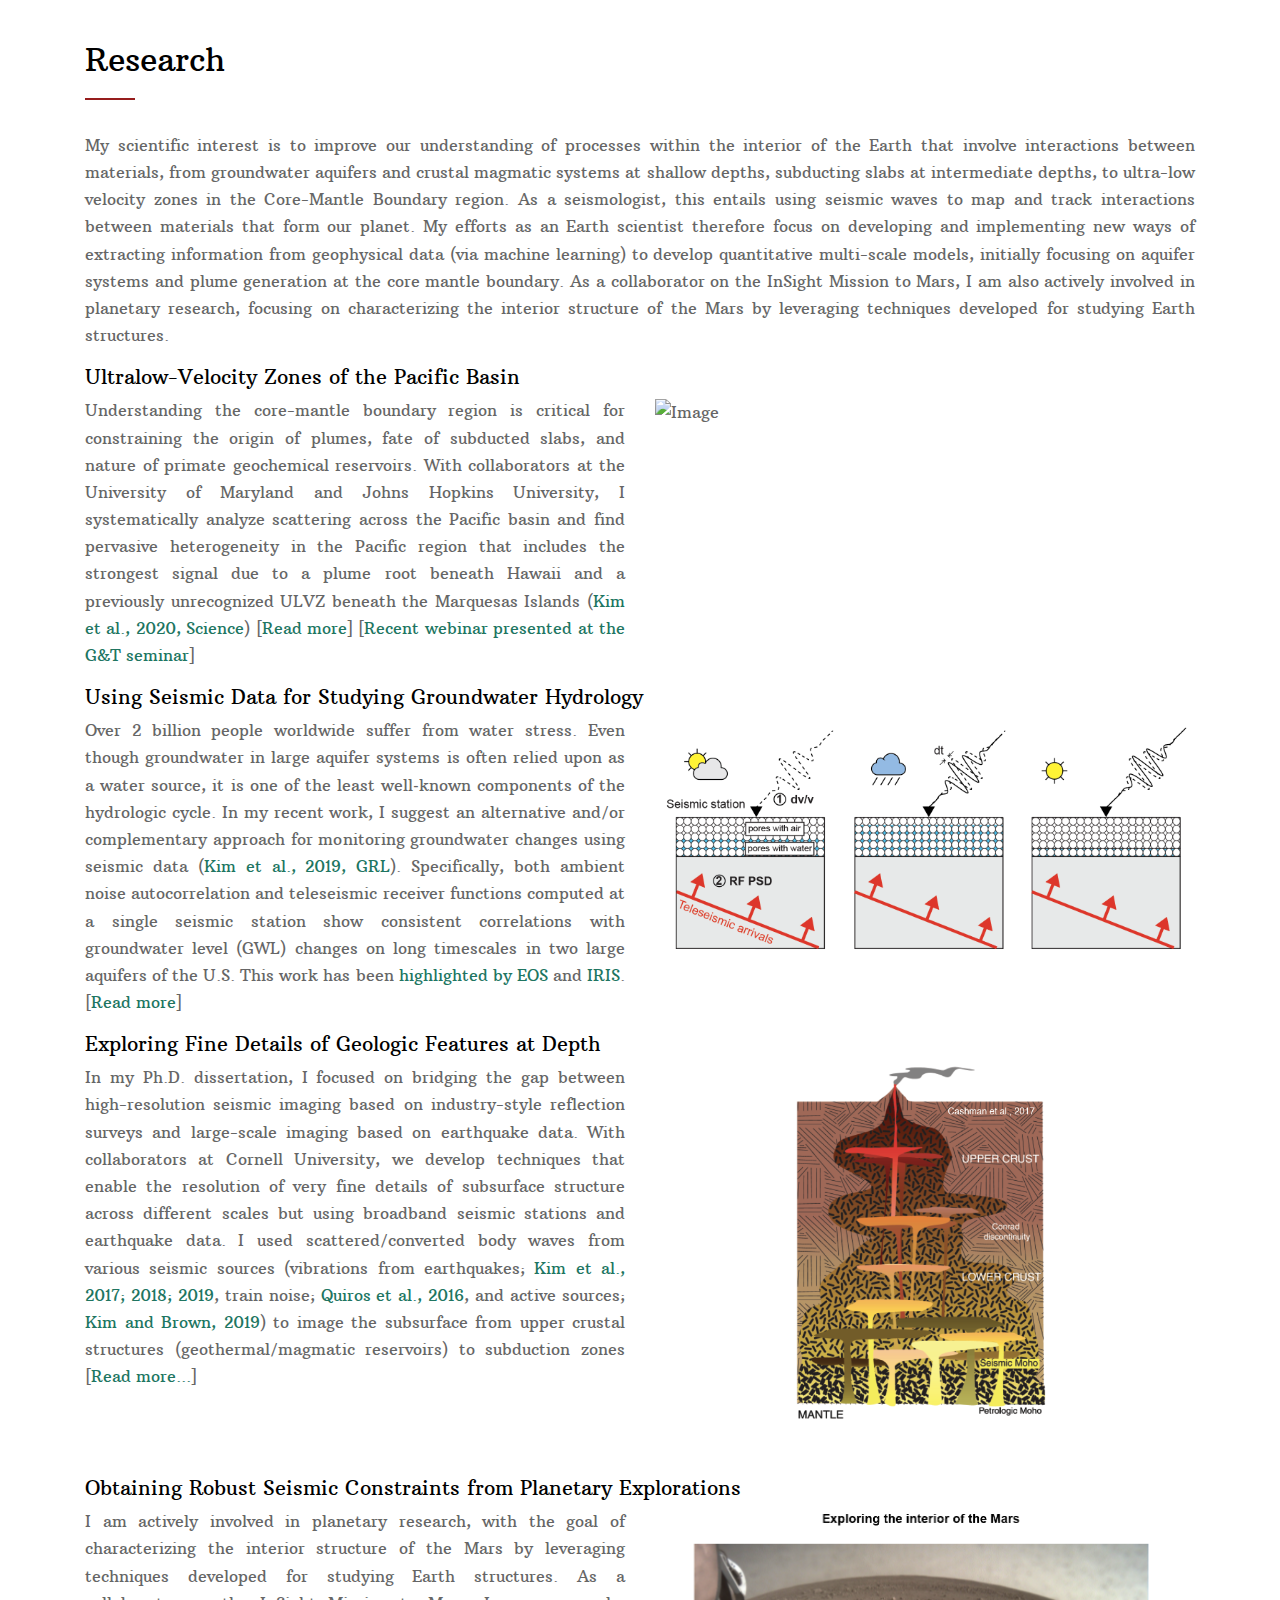
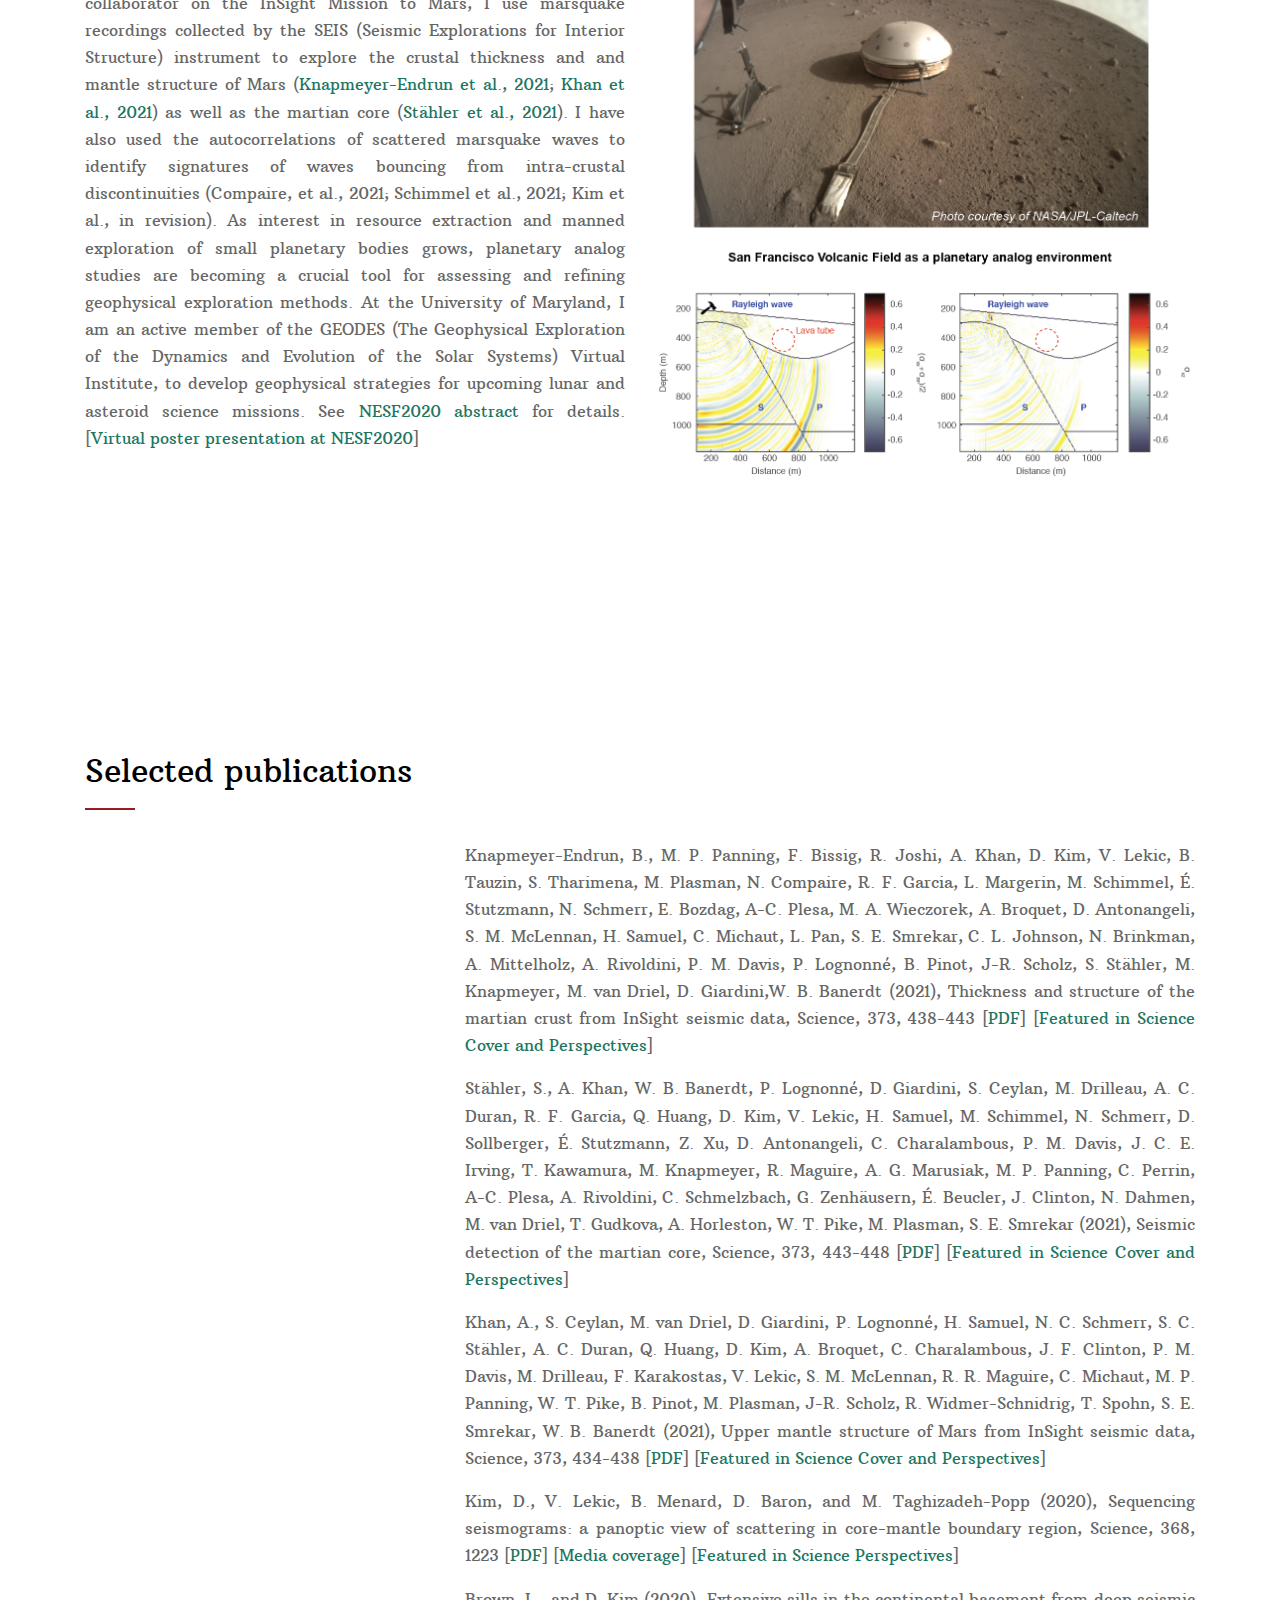
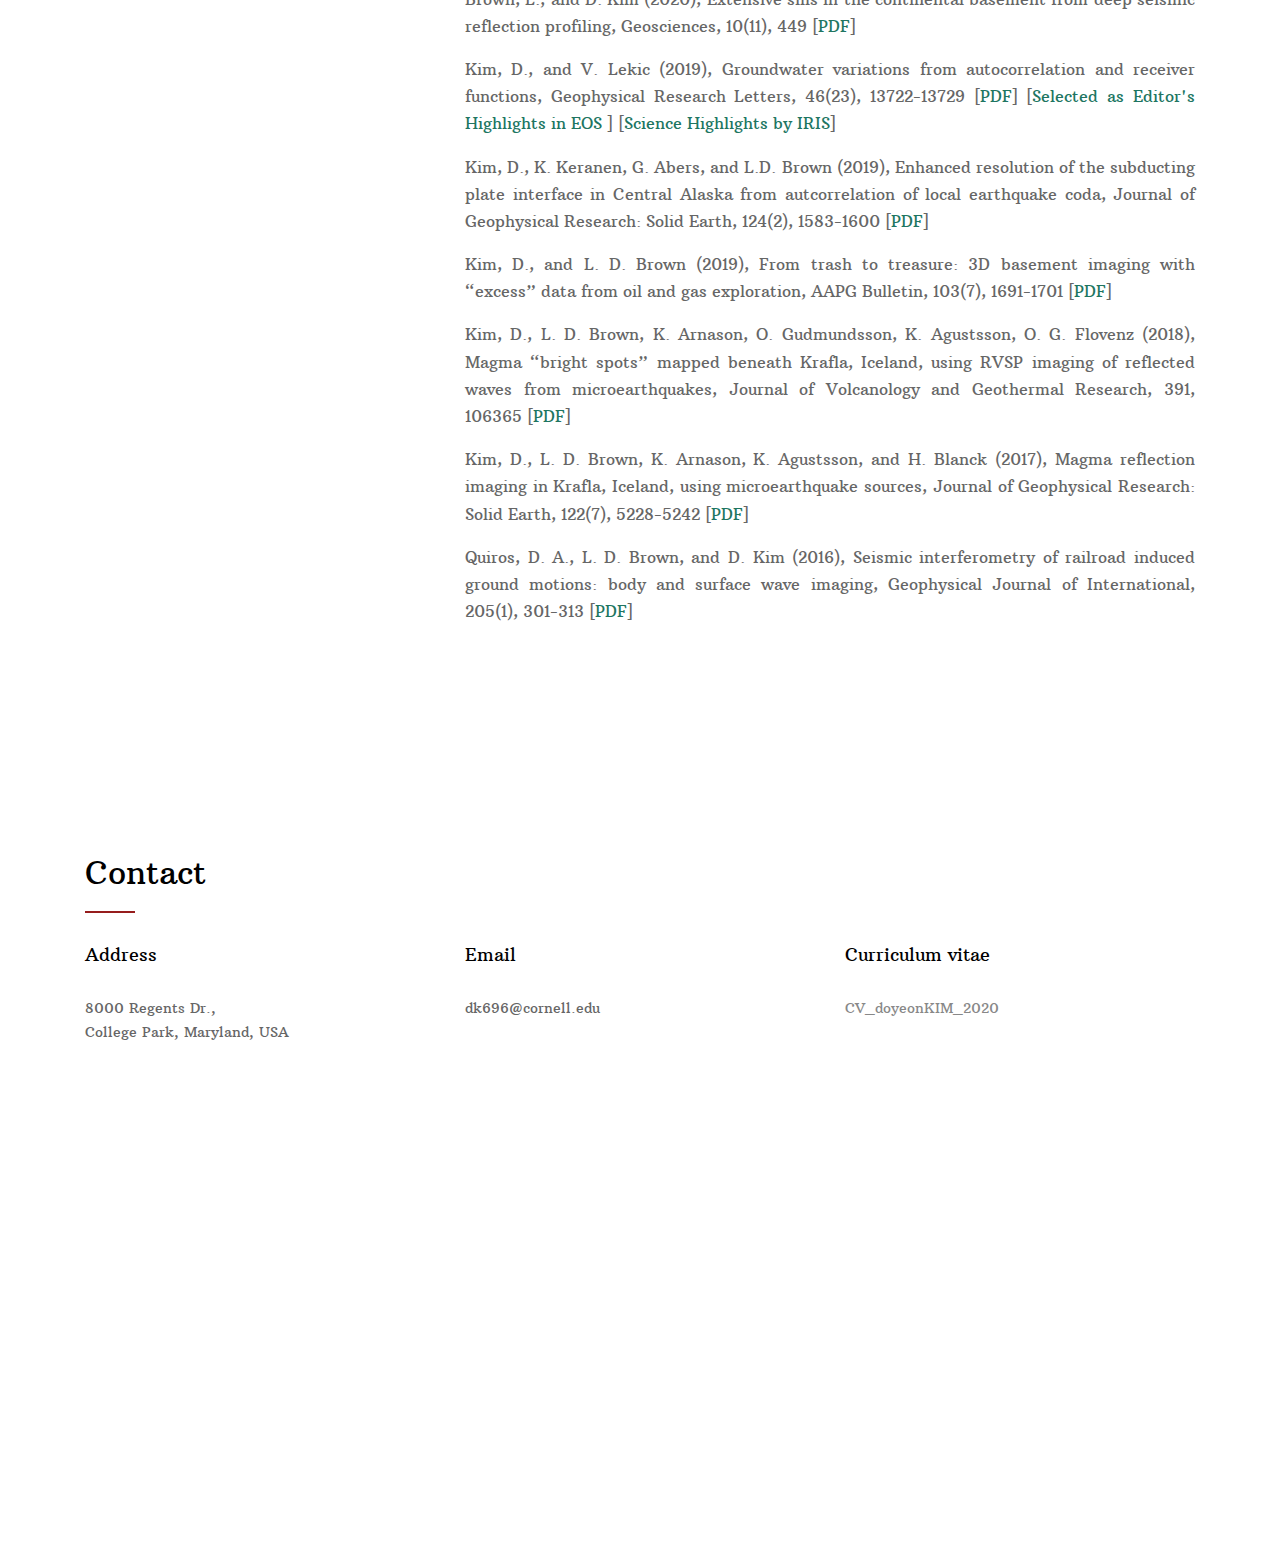
==== commit c52e7c8d: "webpage_update_07_22_2021" ====
--- a/index.html
+++ b/index.html
@@ -158,7 +158,7 @@
         </div>
 
 <div class="col-lg-6">
-        <p align="justify">I am actively involved in planetary research, with the goal of characterizing the interior structure of the Mars by leveraging techniques developed for studying Earth structures. As a collaborator on the InSight Mission to Mars, I use marsquake recordings collected by the SEIS (Seismic Explorations for Interior Structure) instrument to explore the crustal thickness and layering of Mars (Knapmeyer-Endrun et al., under review; Khan et al., under review). I have also used the autocorrelations of scattered marsquake waves to identify signatures of waves bouncing from intra-crustal discontinuities (Compaire, et al., in revision). As interest in resource extraction and manned exploration of small planetary bodies grows, planetary analog studies are becoming a crucial tool for assessing and refining geophysical exploration methods. At the University of Maryland, I am an active member of the GEODES (The Geophysical Exploration of the Dynamics and Evolution of the Solar Systems) Virtual Institute, to develop geophysical strategies for upcoming lunar and asteroid science missions. See  <a href="pdfs/nesf2020_abstract_dk.pdf" target="_blank">NESF2020 abstract</a> for details. [<a href="https://youtu.be/viALyUxuoDc" target="_blank">Virtual poster presentation at NESF2020</a>]</p>
+        <p align="justify">I am actively involved in planetary research, with the goal of characterizing the interior structure of the Mars by leveraging techniques developed for studying Earth structures. As a collaborator on the InSight Mission to Mars, I use marsquake recordings collected by the SEIS (Seismic Explorations for Interior Structure) instrument to explore the crustal thickness and and mantle structure of Mars (<a href="#publications-section">Knapmeyer-Endrun et al., 2021</a>; <a href="#publications-section">Khan et al., 2021</a>) as well as the martian core (<a href="#publications-section">Stähler et al., 2021</a>). I have also used the autocorrelations of scattered marsquake waves to identify signatures of waves bouncing from intra-crustal discontinuities (Compaire, et al., 2021; Schimmel et al., 2021; Kim et al., in revision). As interest in resource extraction and manned exploration of small planetary bodies grows, planetary analog studies are becoming a crucial tool for assessing and refining geophysical exploration methods. At the University of Maryland, I am an active member of the GEODES (The Geophysical Exploration of the Dynamics and Evolution of the Solar Systems) Virtual Institute, to develop geophysical strategies for upcoming lunar and asteroid science missions. See  <a href="pdfs/nesf2020_abstract_dk.pdf" target="_blank">NESF2020 abstract</a> for details. [<a href="https://youtu.be/viALyUxuoDc" target="_blank">Virtual poster presentation at NESF2020</a>]</p>
          </div>
 
         <div class="col-lg-6 mb-4 mb-lg-0">
@@ -182,6 +182,15 @@
 
           </div>
           <div class="col-lg-8 order-3 order-lg-3">
+<p align="justify">
+            Knapmeyer-Endrun, B., M. P. Panning, F. Bissig, R. Joshi, A. Khan, D. Kim, V. Lekic, B. Tauzin, S. Tharimena, M. Plasman, N. Compaire, R. F. Garcia, L. Margerin, M. Schimmel, É. Stutzmann, N. Schmerr, E. Bozdag, A-C. Plesa, M. A. Wieczorek, A. Broquet, D. Antonangeli, S. M. McLennan, H. Samuel, C. Michaut, L. Pan, S. E. Smrekar, C. L. Johnson, N. Brinkman, A. Mittelholz, A. Rivoldini, P. M. Davis, P. Lognonné, B. Pinot, J-R. Scholz, S. Stähler, M. Knapmeyer, M. van Driel, D. Giardini,W. B. Banerdt (2021), Thickness and structure of the martian crust from InSight seismic data, Science, 373, 438-443 [<a href="pdfs/Knapmeyer_Endrun_et_al_2021_Science.pdf" target="_blank">PDF</a>] [<a href="pdfs/Perspective_cover_science_2021.pdf" target="_blank">Featured in Science Cover and Perspectives</a>]
+            </p>
+<p align="justify">
+            Stähler, S., A. Khan, W. B. Banerdt, P. Lognonné, D. Giardini, S. Ceylan, M. Drilleau, A. C. Duran, R. F. Garcia, Q. Huang, D. Kim, V. Lekic, H. Samuel, M. Schimmel, N. Schmerr, D. Sollberger, É. Stutzmann, Z. Xu, D. Antonangeli, C. Charalambous, P. M. Davis, J. C. E. Irving, T. Kawamura, M. Knapmeyer, R. Maguire, A. G. Marusiak, M. P. Panning, C. Perrin, A-C. Plesa, A. Rivoldini, C. Schmelzbach, G. Zenhäusern, É. Beucler, J. Clinton, N. Dahmen, M. van Driel, T. Gudkova, A. Horleston, W. T. Pike, M. Plasman, S. E. Smrekar (2021), Seismic detection of the martian core, Science, 373, 443-448 [<a href="pdfs/Stahler_et_al_2021_Science.pdf" target="_blank">PDF</a>] [<a href="pdfs/Perspective_cover_science_2021.pdf" target="_blank">Featured in Science Cover and Perspectives</a>]
+            </p>
+<p align="justify">
+            Khan, A., S. Ceylan, M. van Driel, D. Giardini, P. Lognonné, H. Samuel, N. C. Schmerr, S. C. Stähler, A. C. Duran, Q. Huang, D. Kim, A. Broquet, C. Charalambous, J. F. Clinton, P. M. Davis, M. Drilleau, F. Karakostas, V. Lekic, S. M. McLennan, R. R. Maguire, C. Michaut, M. P. Panning, W. T. Pike, B. Pinot, M. Plasman, J-R. Scholz, R. Widmer-Schnidrig, T. Spohn, S. E. Smrekar, W. B. Banerdt (2021), Upper mantle structure of Mars from InSight seismic data, Science, 373, 434-438 [<a href="pdfs/Khan_et_al_2021_Science.pdf" target="_blank">PDF</a>] [<a href="pdfs/Perspective_cover_science_2021.pdf" target="_blank">Featured in Science Cover and Perspectives</a>]
+            </p>
             <p align="justify">
             Kim, D., V. Lekic, B. Menard, D. Baron, and M. Taghizadeh-Popp (2020), Sequencing seismograms: a panoptic view of scattering in core-mantle boundary region, Science, 368, 1223 [<a href="pdfs/Kim_et_al_2020_Science.pdf" target="_blank">PDF</a>] [<a href="https://www.altmetric.com/details/83859593/news" target="_blank">Media coverage</a>] [<a href="pdfs/Miller_2020_Science.pdf" target="_blank">Featured in Science Perspectives</a>]
             </p>
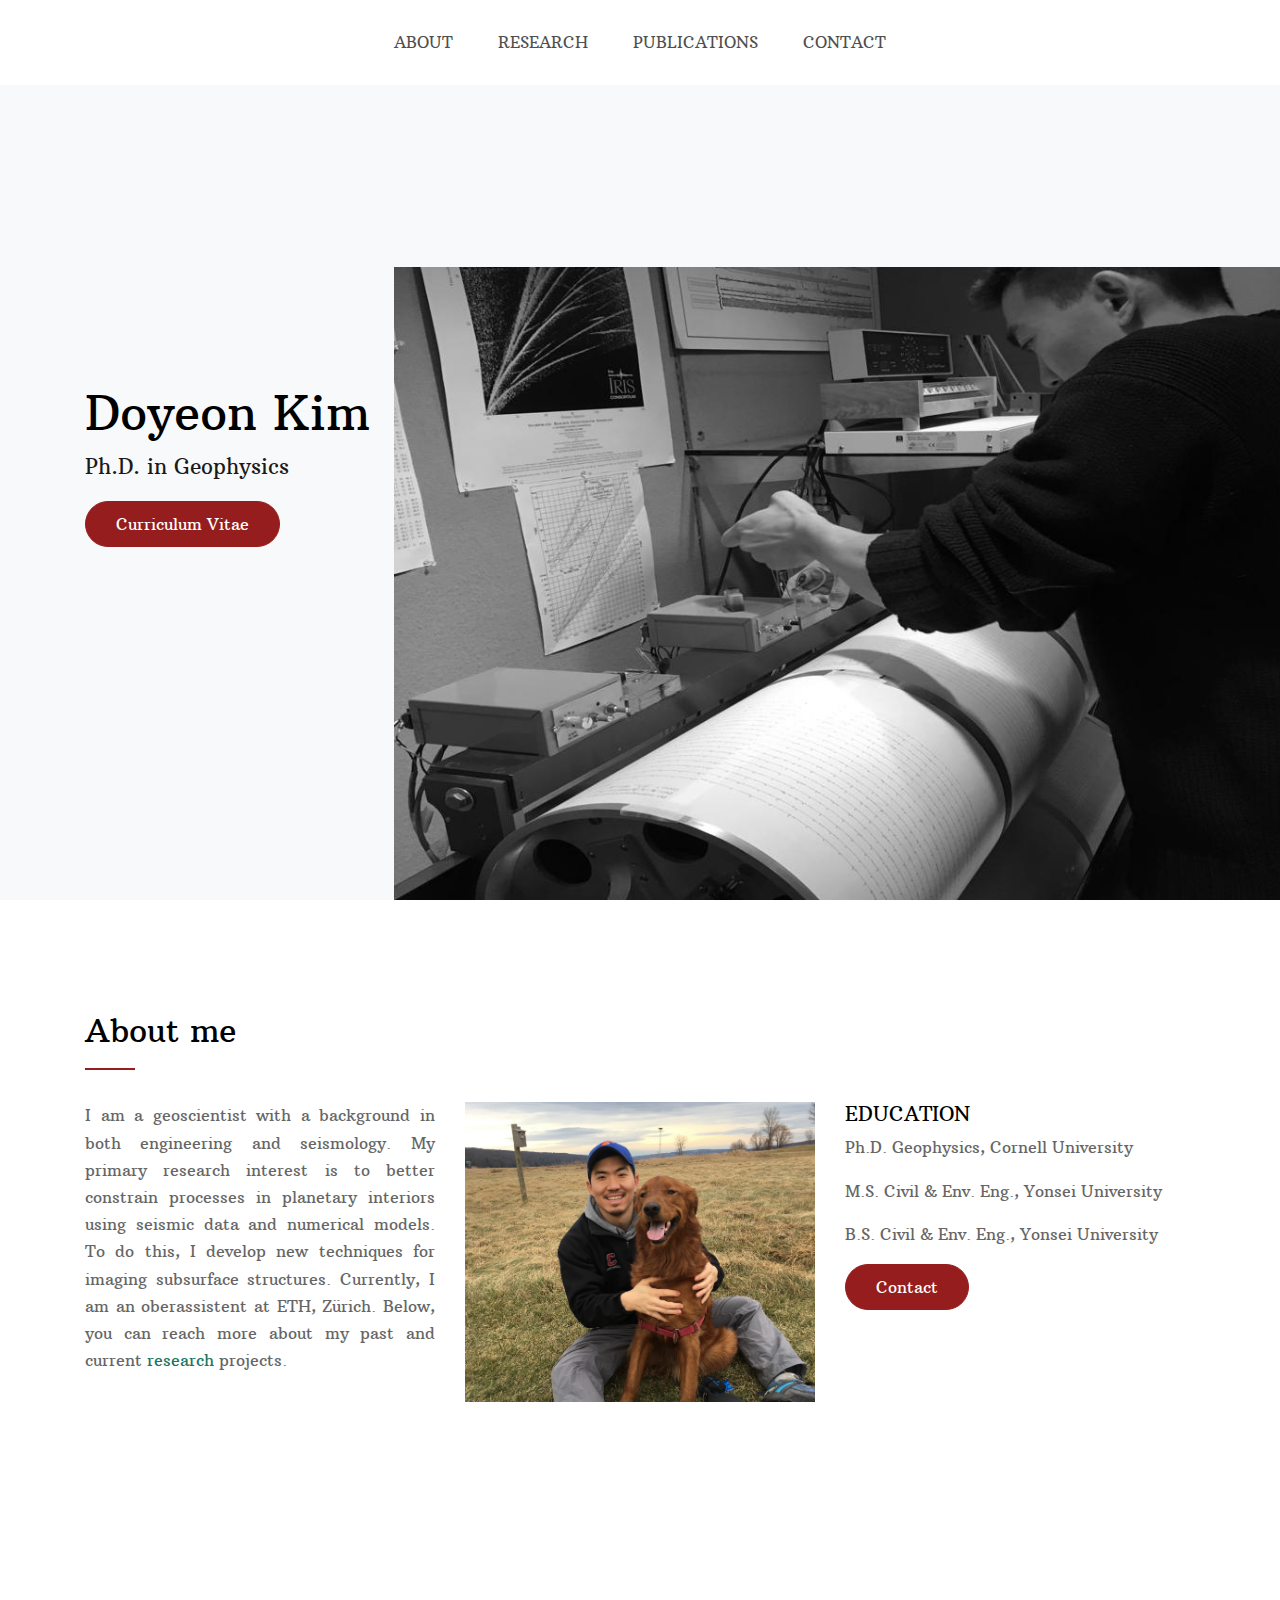
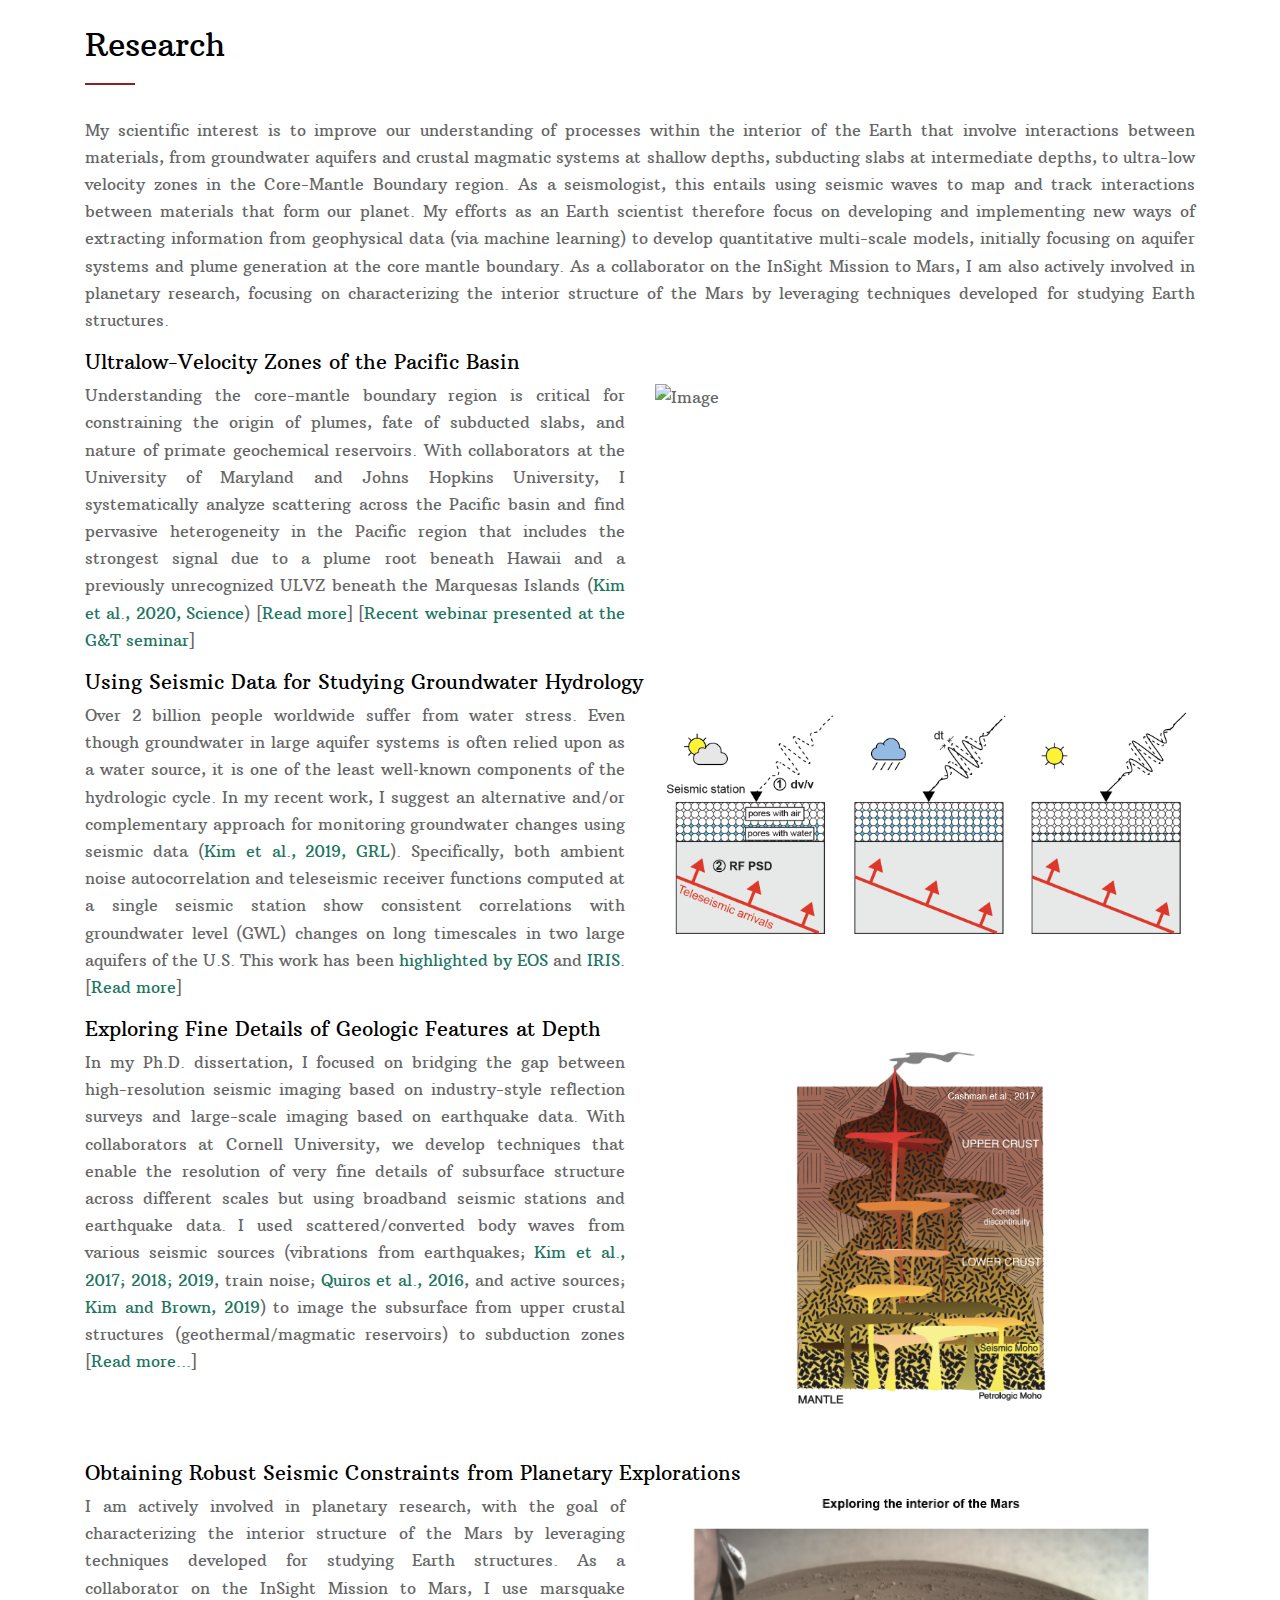
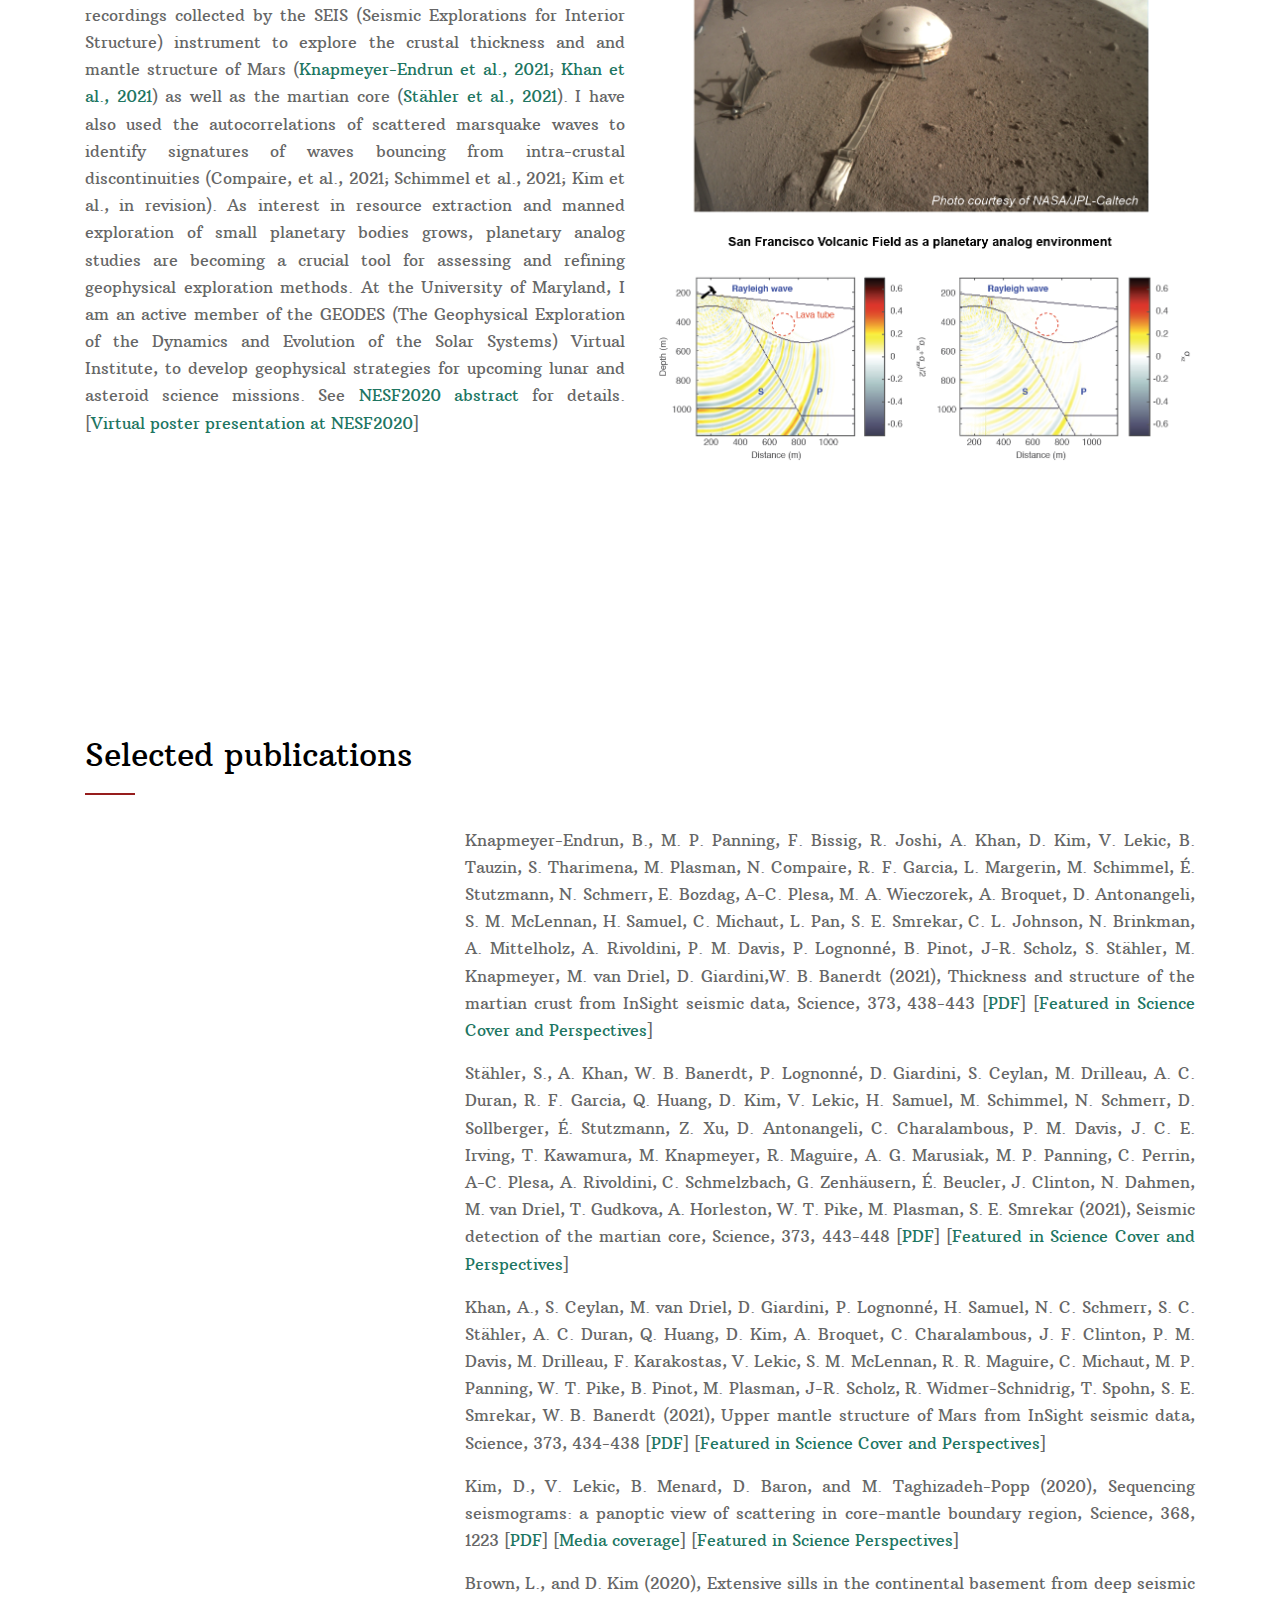
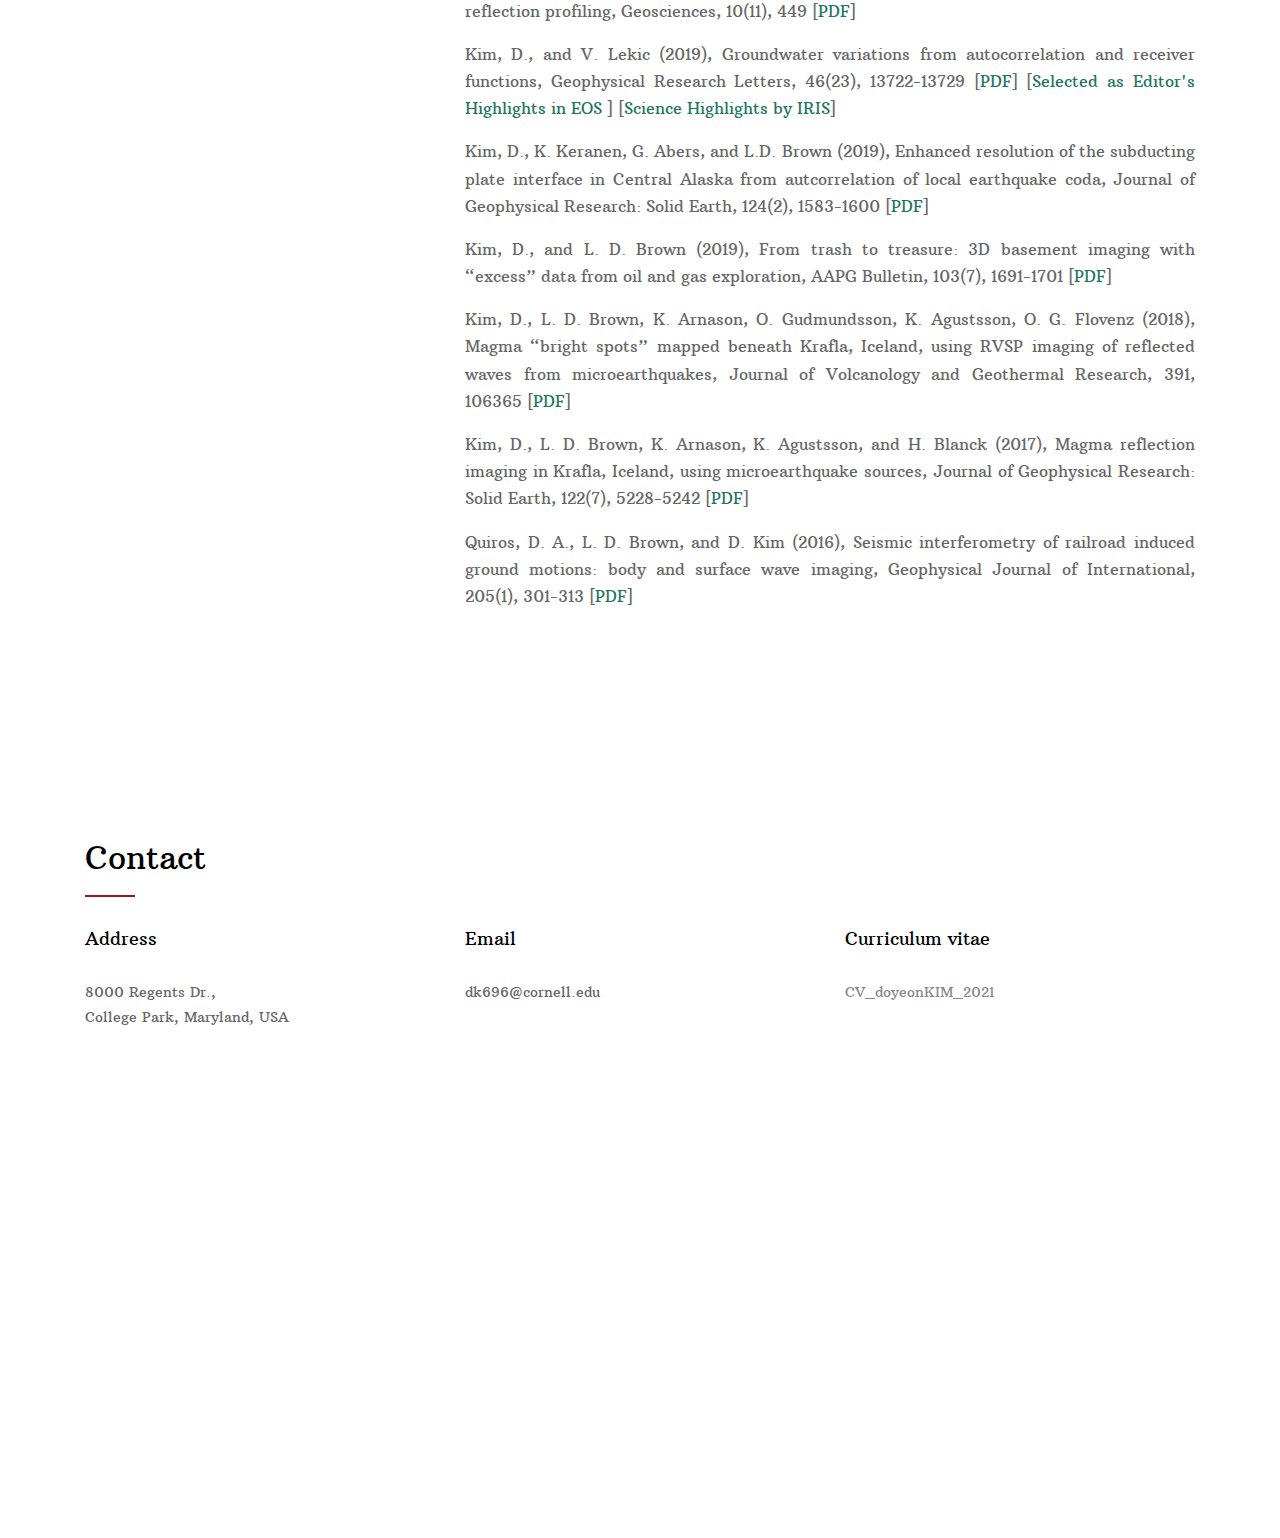
==== commit 5c873099: "cv_update_10_11" ====
--- a/index.html
+++ b/index.html
@@ -62,7 +62,7 @@
                 <h1 class="text-black">Doyeon Kim</h1>
                 <p class="lead">Ph.D. in Geophysics</p>
                 <!--<p><a href="#about-section" class="btn smoothscroll btn-primary">Bio</a></p>-->
-		<p><a href="pdfs/CV_dK_2020.pdf" class="btn smoothscroll btn-primary" target="_blank">Curriculum Vitae</a></p>
+		<p><a href="pdfs/CV_dk_2021_3.pdf" class="btn smoothscroll btn-primary" target="_blank">Curriculum Vitae</a></p>
               </div>
             </div>
           </div>
@@ -83,7 +83,7 @@
              <img src="images/about.JPG" alt="Image" class="img-fluid">
           </div>
           <div class="col-lg-4 order-2 order-lg-1">
-            <p align="justify">I am a geoscientist with a background in both engineering and seismology. My primary research interest is to better constrain processes in planetary interiors using seismic data and numerical models. To do this, I develop new techniques for imaging subsurface structures. Currently, I am a postdoctoral fellow at University of Maryland, College Park. Below, you can reach more about my past and current <a href="#research-section">research</a> projects.</p>
+            <p align="justify">I am a geoscientist with a background in both engineering and seismology. My primary research interest is to better constrain processes in planetary interiors using seismic data and numerical models. To do this, I develop new techniques for imaging subsurface structures. Currently, I am an oberassistent at ETH, Zürich. Below, you can reach more about my past and current <a href="#research-section">research</a> projects.</p>
           </div>
           <div class="col-lg-4 order-3 order-lg-3">
             <h5>EDUCATION</h5>
@@ -241,7 +241,7 @@
 
           <div class="col-md-4">
             <h3 class="footer-title">Curriculum vitae</h3>
-              <p><span class="d-inline-block d-md-block"><a href="pdfs/CV_dK_2020.pdf" target="_blank">CV_doyeonKIM_2020</a/></p>
+              <p><span class="d-inline-block d-md-block"><a href="pdfs/CV_dk_2021_3.pdf" target="_blank">CV_doyeonKIM_2021</a/></p>
           </div>
 
         </div>
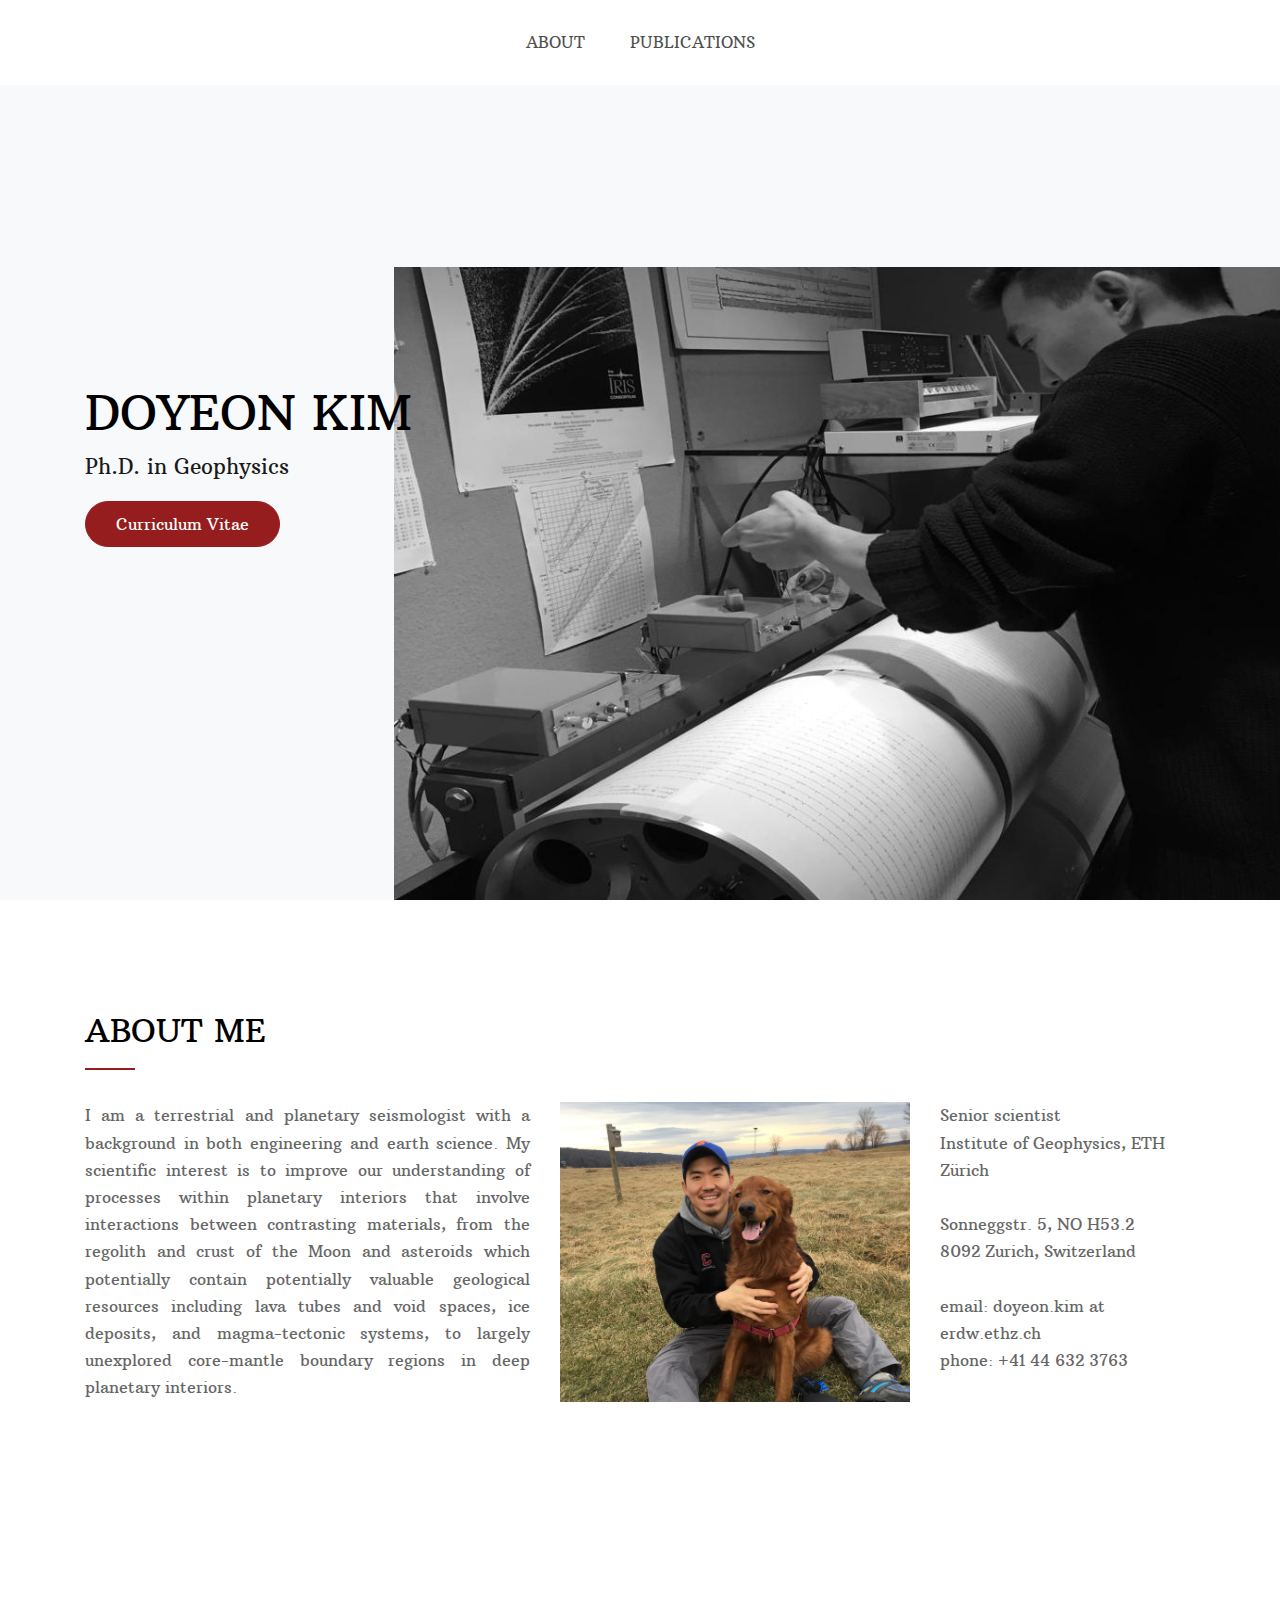
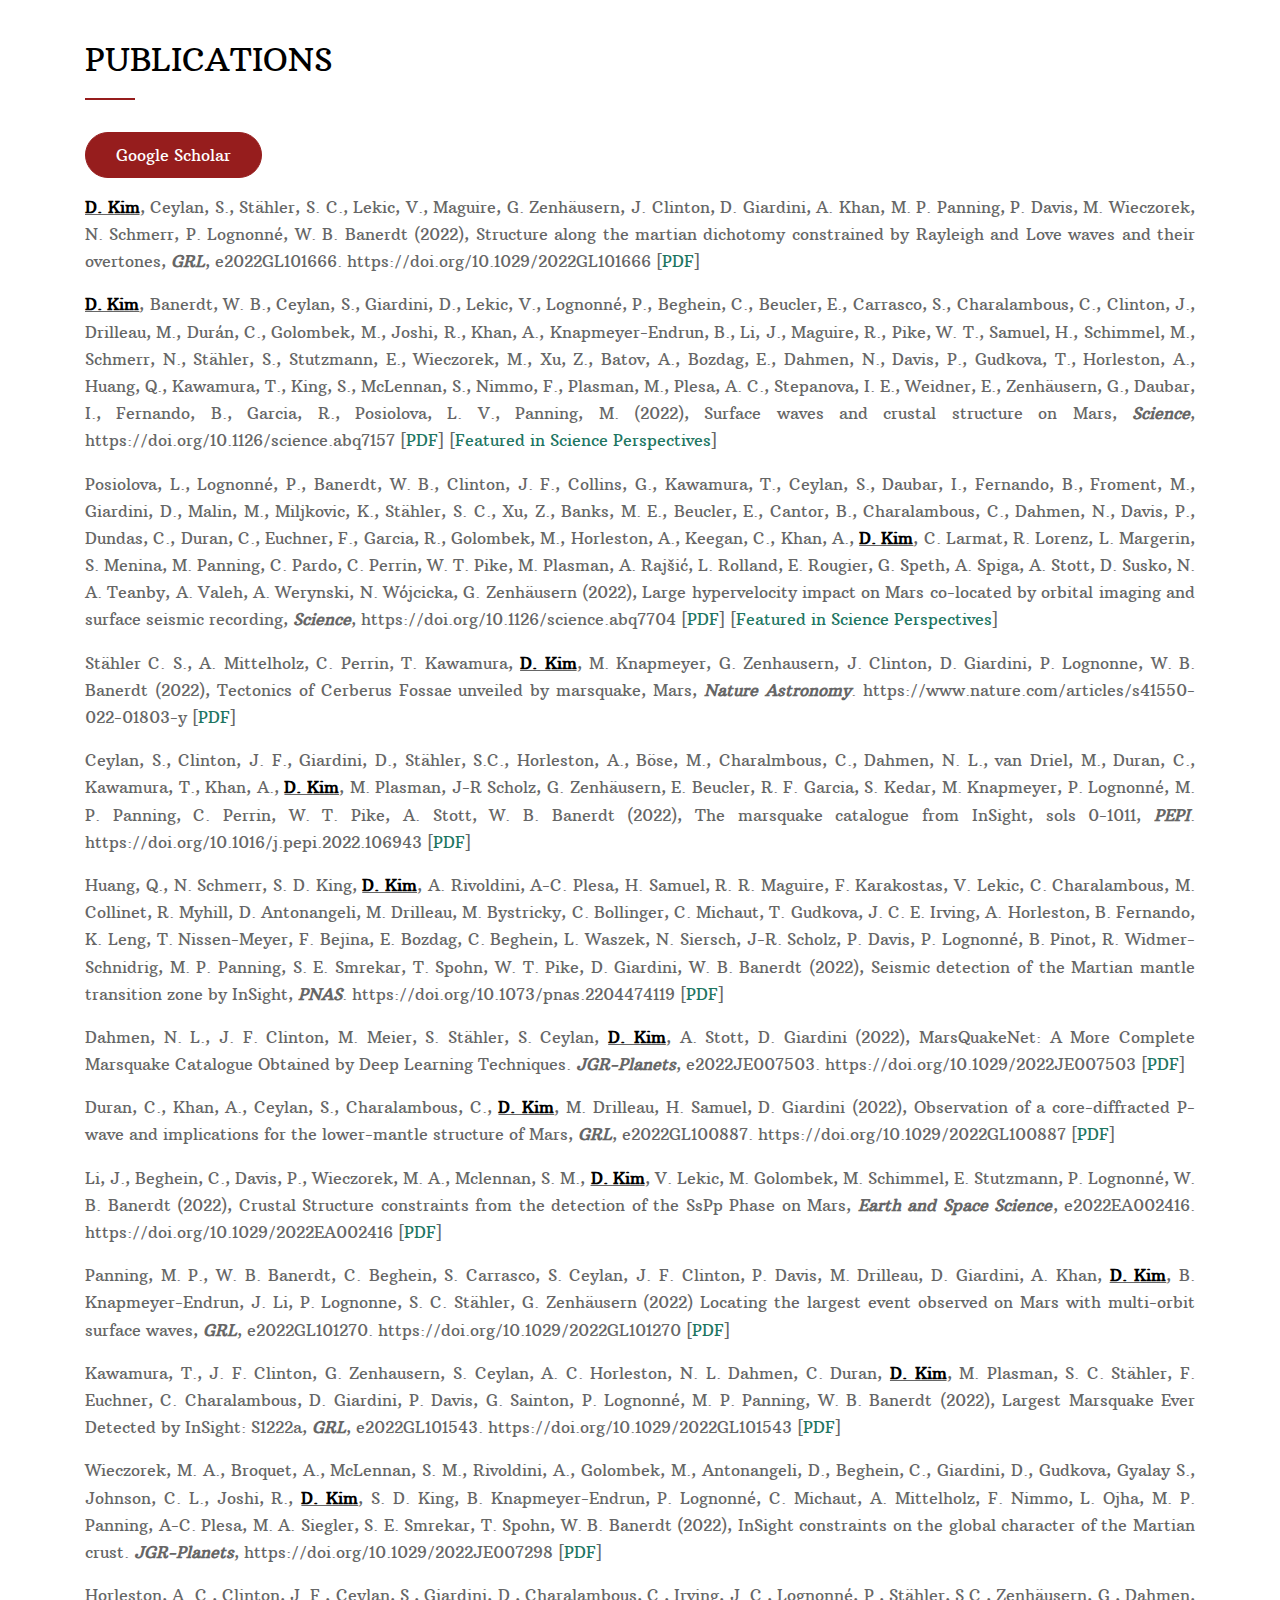
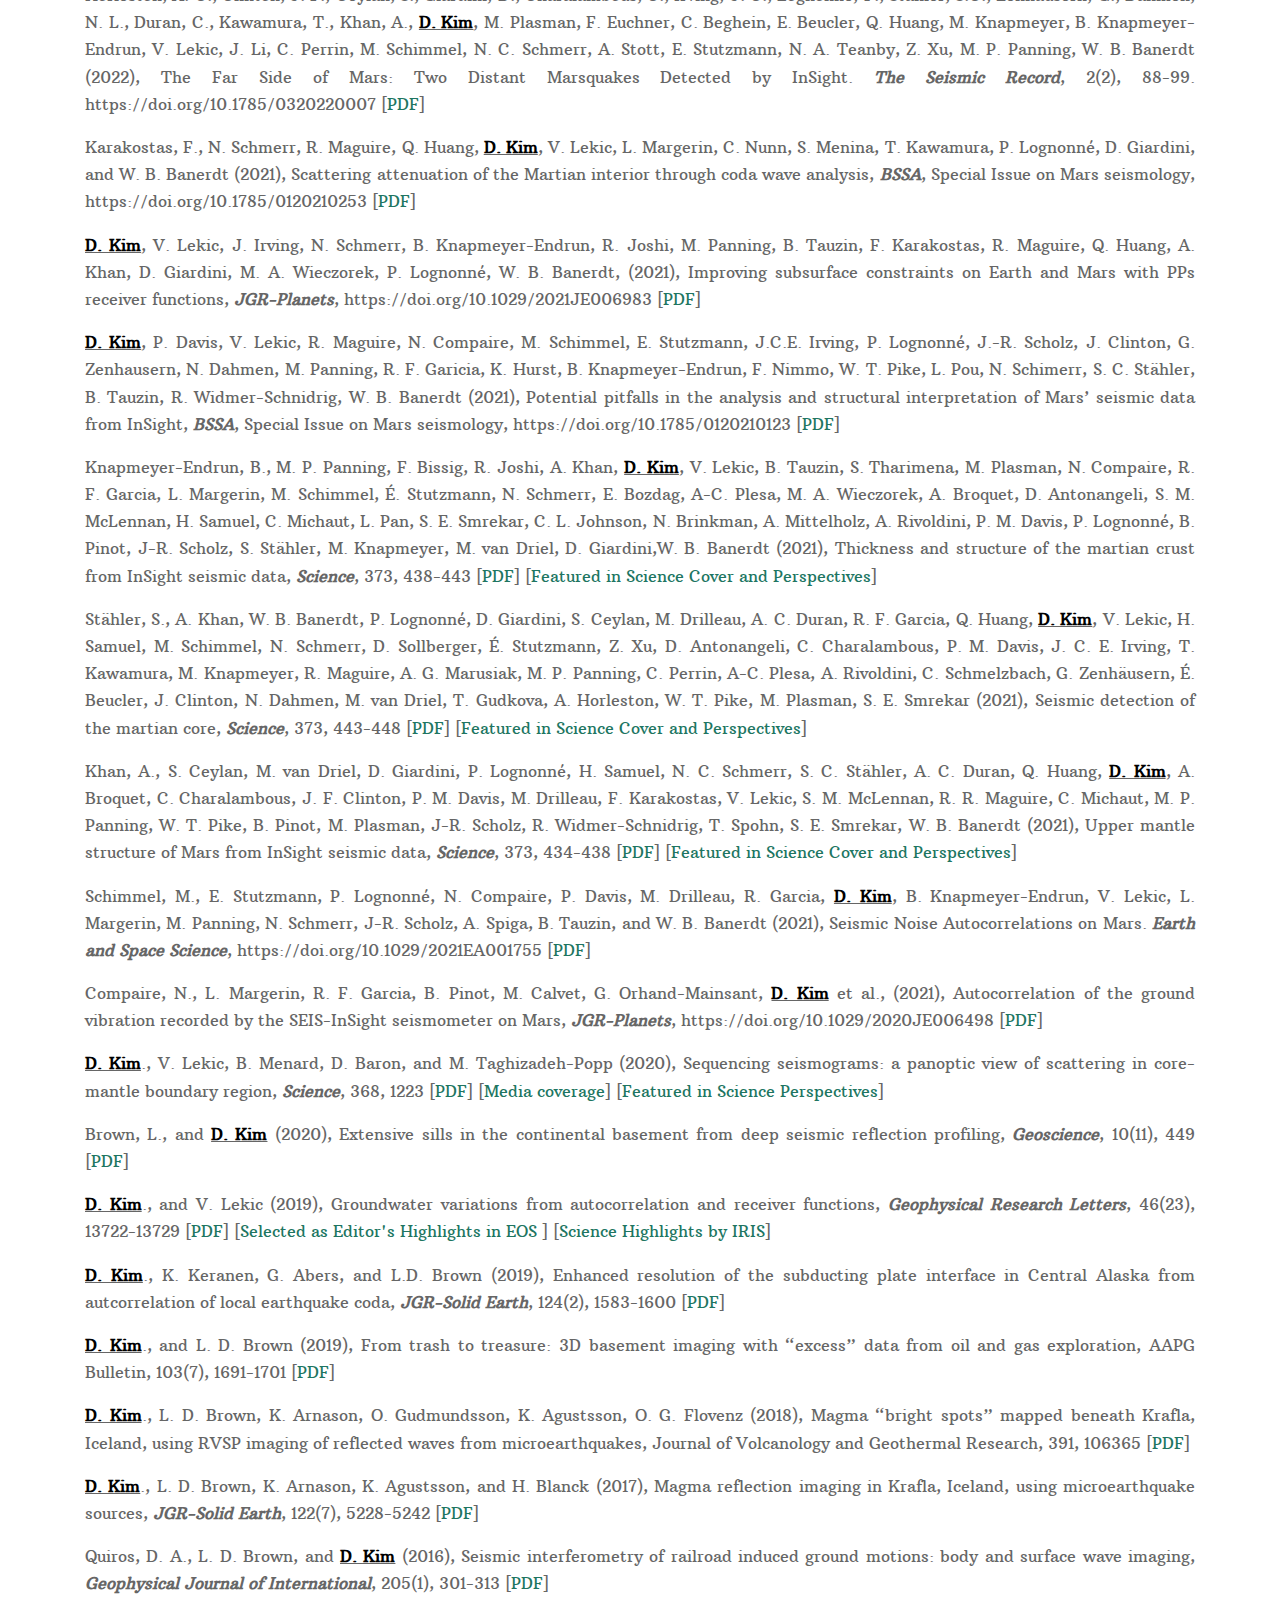
==== commit 525c2360: "personal webpage update" ====
--- a/index.html
+++ b/index.html
@@ -1,14 +1,16 @@
 <!doctype html>
 <html lang="en">
   <head>
-    <title>Doyeon Kim, Ph.D.</title>
+    <title>DOYEON KIM</title>
     <meta name="description=" content="Doyeon Kim is a postdoctoral associate at University of Maryland, College Park, conducting research in geophysics.">
     <meta charset="utf-8">
     <meta name="viewport" content="width=device-width, initial-scale=1, shrink-to-fit=no">
     <link href="https://fonts.googleapis.com/css?family=Arbutus+Slab|Open+Sans:300,400,700" rel="stylesheet">
     <link rel="stylesheet" href="css/bootstrap.min.css">
     <link rel="stylesheet" href="css/style.css">
+
   </head>
+    
   
   <body data-spy="scroll" data-target=".site-navbar-target" data-offset="300">
   
@@ -31,9 +33,7 @@
             <nav class="site-navigation position-relative text-right" role="navigation">
             <ul class="site-menu main-menu js-clone-nav mr-auto d-none d-lg-block">
                 <li><a href="#about-section" class="nav-link">ABOUT</a></li>
-                <li><a href="#research-section" class="nav-link">RESEARCH</a></li>
                 <li><a href="#publications-section" class="nav-link">PUBLICATIONS</a></li>
-                <li><a href="#contact-section" class="nav-link">CONTACT</a></li>
             </ul>
             </nav>
         </div>
@@ -51,18 +51,16 @@
       </div>
       
     </header>
-
-
     <div class="site-blocks-cover overlay bg-light" id="home-section">
       <div class="container">
         <div class="row justify-content-center">
           <div class="col-md-12 mt-lg-5 text-left align-self-center text-intro">
             <div class="row">
               <div class="col-lg-6">
-                <h1 class="text-black">Doyeon Kim</h1>
+                <h1 class="text-black">DOYEON KIM</h1>
                 <p class="lead">Ph.D. in Geophysics</p>
                 <!--<p><a href="#about-section" class="btn smoothscroll btn-primary">Bio</a></p>-->
-		<p><a href="pdfs/CV_dk_2021_3.pdf" class="btn smoothscroll btn-primary" target="_blank">Curriculum Vitae</a></p>
+		<p><a href="pdfs/CV_2023_1.pdf" class="btn smoothscroll btn-primary" target="_blank">Curriculum Vitae</a></p>
               </div>
             </div>
           </div>
@@ -73,177 +71,153 @@
       
     </div>  
     
-    <div class="site-section" id="about-section">
+   
+ 
+  <div class="site-section" id="about-section">
       <div class="container">
         <div class="row ">
           <div class="col-12 mb-4 position-relative">
-            <h2 class="section-title">About me</h2>
+            <h2 class="section-title">ABOUT ME</h2>
           </div>
           <div class="col-lg-4 order-1 order-lg-2 mb-4 mb-lg-0">
              <img src="images/about.JPG" alt="Image" class="img-fluid">
-          </div>
-          <div class="col-lg-4 order-2 order-lg-1">
-            <p align="justify">I am a geoscientist with a background in both engineering and seismology. My primary research interest is to better constrain processes in planetary interiors using seismic data and numerical models. To do this, I develop new techniques for imaging subsurface structures. Currently, I am an oberassistent at ETH, Zürich. Below, you can reach more about my past and current <a href="#research-section">research</a> projects.</p>
-          </div>
-          <div class="col-lg-4 order-3 order-lg-3">
-            <h5>EDUCATION</h5>
-            <p>Ph.D. Geophysics, Cornell University</p>
-            <p>M.S. Civil & Env. Eng., Yonsei University</p>
-            <p>B.S. Civil & Env. Eng., Yonsei University</p>
-            <p><a href="#contact-section" class="btn smoothscroll btn-primary">Contact</a></p>
+             <!--<img src="images/about.JPG" alt="Image">-->
+          </div>
+          <div class="col-lg-5 order-2 order-lg-1">
+            <p align="justify">I am a terrestrial and planetary seismologist with a background in both engineering and earth science. My scientific interest is to improve our understanding of processes within planetary interiors that involve interactions between contrasting materials, from the regolith and crust of the Moon and asteroids which potentially contain potentially valuable geological resources including lava tubes and void spaces, ice deposits, and magma-tectonic systems, to largely unexplored core-mantle boundary regions in deep planetary interiors. </p>
+          </div>
+          <div class="col-lg-3 order-3 order-lg-3">
+            
+            <h7>Senior scientist</h7>
+            <br> 
+            <h7>Institute of Geophysics, ETH Zürich</h7>
+      		<br><br>
+            <h7>Sonneggstr. 5, NO H53.2</h7>
+            <br>
+            <h7>8092 Zurich, Switzerland</h7>
+            <br><br>
+                      
+            <h7>email: doyeon.kim at erdw.ethz.ch</h7>
+		    <br>
+		    <h7>phone: +41 44 632 3763</h7>
+    
           </div>
         </div>
       </div>
     </div>
- 
-    <section class="site-section block__62272" id="research-section">
-      <div class="container">
-        <div class="row mb-5">
-          <div class="col-12 mb-4 position-relative">
-            <h2 class="section-title">Research</h2>
-          </div>
-        
-          <div class="col-lg-12">
-
-        <p align="justify">
-        My scientific interest is to improve our understanding of processes within the interior of the Earth that involve interactions between materials, from groundwater aquifers and crustal magmatic systems at shallow depths, subducting slabs at intermediate depths, to ultra-low velocity zones in the Core-Mantle Boundary region. As a seismologist, this entails using seismic waves to map and track interactions between materials that form our planet. My efforts as an Earth scientist therefore focus on developing and implementing new ways of extracting information from geophysical data (via machine learning) to develop quantitative multi-scale models, initially focusing on aquifer systems and plume generation at the core mantle boundary. As a collaborator on the InSight Mission to Mars, I am also actively involved in planetary research, focusing on characterizing the interior structure of the Mars by leveraging techniques developed for studying Earth structures.
-        </p>
-        
-       	</div>
-	<div class="col-lg-10">
-        <h5>Ultralow-Velocity Zones of the Pacific Basin</h5>
-        </div>
-        
-	<div class="col-lg-6">
-        <p  align="justify">Understanding the core-mantle boundary region is critical for constraining the origin of plumes, fate of subducted slabs, and nature of primate geochemical reservoirs. With collaborators at the University of Maryland and Johns Hopkins University, I systematically analyze scattering across the Pacific basin and find pervasive heterogeneity in the Pacific region that includes the strongest signal due to a plume root beneath Hawaii and a previously unrecognized ULVZ beneath the Marquesas Islands (<a href="#publications-section">Kim et al., 2020, Science</a>) [<a href="sequencing_seismograms.html" target="_blank">Read more</a>] [<a href="https://youtu.be/Q03EEGFzrWA" target="_blank">Recent webinar presented at the G&T seminar</a>]</p>
-
-        
-        </div>
-	
-	<div class="col-lg-6 mb-6 mb-lg-0">
-             <img src="images/cmb.gif" alt="Image" class="img-fluid">
-        </div>
-
-	<div class="col-lg-10">
-        <h5>
-            Using Seismic Data for Studying Groundwater Hydrology
-        </h5>
-        </div>
-
-        <div class="col-lg-6">
-        <p  align="justify">Over 2 billion people worldwide suffer from water stress. Even though groundwater in large aquifer systems is often relied upon as a water source, it is one of the least well‐known components of the hydrologic cycle. In my recent work, I suggest an alternative and/or complementary approach for monitoring groundwater changes using seismic data (<a href="#publications-section">Kim et al., 2019, GRL</a>). Specifically, both ambient noise autocorrelation and teleseismic receiver functions computed at a single seismic station show consistent correlations with groundwater level (GWL) changes on long timescales in two large aquifers of the U.S. This work has been <a href="https://eos.org/editor-highlights/remotely-monitoring-groundwater-using-standard-techniques" target="_blank">highlighted by EOS</a> and <a href="https://www.iris.edu/hq/science_highlights/monitoring_groundwater_with_a_single_seismometer" target="_blank">IRIS</a>. [<a href="groundwater_monitoring.html" target="_blank">Read more</a>]</p>
-        </div>
-        
-        <div class="col-lg-6 mb-4 mb-lg-0">
-             <img src="images/groundwater.JPG" alt="Image" class="img-fluid">
-        </div>
-
-        <div class="col-lg-10"> 
-        <h5>
-            Exploring Fine Details of Geologic Features at Depth
-        </h5>
-        </div>
-        <div class="col-lg-6">
-        <p align="justify">In my Ph.D. dissertation, I focused on bridging the gap between high-resolution seismic imaging based on industry-style reflection surveys and large-scale imaging based on earthquake data. With collaborators at Cornell University, we develop techniques that enable the resolution of very fine details of subsurface structure across different scales but using broadband seismic stations and earthquake data. I used scattered/converted body waves from various seismic sources (vibrations from earthquakes; <a href="#publications-section">Kim et al., 2017; 2018; 2019</a>, train noise; <a href="#publications-section">Quiros et al., 2016</a>, and active sources; <a href="#publications-section">Kim and Brown, 2019</a>) to image the subsurface from upper crustal structures (geothermal/magmatic reservoirs) to subduction zones [<a href="imaging_fine_details.html" target="_blank">Read more...</a>]</p>
-         </div>
-
-        <div class="col-lg-6 mb-4 mb-lg-0">
-             <img src="images/cashman2017.JPG" alt="Image" class="img-fluid">
-        </div>
-
-        <div class="col-lg-10"> 
-        <h5>
-            Obtaining Robust Seismic Constraints from Planetary Explorations
-        </h5>
-        </div>
-
-<div class="col-lg-6">
-        <p align="justify">I am actively involved in planetary research, with the goal of characterizing the interior structure of the Mars by leveraging techniques developed for studying Earth structures. As a collaborator on the InSight Mission to Mars, I use marsquake recordings collected by the SEIS (Seismic Explorations for Interior Structure) instrument to explore the crustal thickness and and mantle structure of Mars (<a href="#publications-section">Knapmeyer-Endrun et al., 2021</a>; <a href="#publications-section">Khan et al., 2021</a>) as well as the martian core (<a href="#publications-section">Stähler et al., 2021</a>). I have also used the autocorrelations of scattered marsquake waves to identify signatures of waves bouncing from intra-crustal discontinuities (Compaire, et al., 2021; Schimmel et al., 2021; Kim et al., in revision). As interest in resource extraction and manned exploration of small planetary bodies grows, planetary analog studies are becoming a crucial tool for assessing and refining geophysical exploration methods. At the University of Maryland, I am an active member of the GEODES (The Geophysical Exploration of the Dynamics and Evolution of the Solar Systems) Virtual Institute, to develop geophysical strategies for upcoming lunar and asteroid science missions. See  <a href="pdfs/nesf2020_abstract_dk.pdf" target="_blank">NESF2020 abstract</a> for details. [<a href="https://youtu.be/viALyUxuoDc" target="_blank">Virtual poster presentation at NESF2020</a>]</p>
-         </div>
-
-        <div class="col-lg-6 mb-4 mb-lg-0">
-             <img src="images/geodes.JPG" alt="Image" class="img-fluid">
-        </div>
-
-       </div>
-      </div>
-    </section>
-
-
+  
     <section class="site-section"  id="publications-section">
       <div class="container">
         <div class="row ">
           <div class="col-12 mb-4 position-relative">
-            <h2 class="section-title">Selected publications</h2>
+            <h2 class="section-title">PUBLICATIONS</h2>
           </div>
           
           <div class="col-lg-4 order-2 order-lg-1">
-           <!-- <p><a href="https://scholar.google.com/citations?user=yTQmfg4AAAAJ&hl=en" target="_blank" class="btn smoothscroll btn-primary">Google Scholar</a></p> -->
-
-          </div>
-          <div class="col-lg-8 order-3 order-lg-3">
-<p align="justify">
-            Knapmeyer-Endrun, B., M. P. Panning, F. Bissig, R. Joshi, A. Khan, D. Kim, V. Lekic, B. Tauzin, S. Tharimena, M. Plasman, N. Compaire, R. F. Garcia, L. Margerin, M. Schimmel, É. Stutzmann, N. Schmerr, E. Bozdag, A-C. Plesa, M. A. Wieczorek, A. Broquet, D. Antonangeli, S. M. McLennan, H. Samuel, C. Michaut, L. Pan, S. E. Smrekar, C. L. Johnson, N. Brinkman, A. Mittelholz, A. Rivoldini, P. M. Davis, P. Lognonné, B. Pinot, J-R. Scholz, S. Stähler, M. Knapmeyer, M. van Driel, D. Giardini,W. B. Banerdt (2021), Thickness and structure of the martian crust from InSight seismic data, Science, 373, 438-443 [<a href="pdfs/Knapmeyer_Endrun_et_al_2021_Science.pdf" target="_blank">PDF</a>] [<a href="pdfs/Perspective_cover_science_2021.pdf" target="_blank">Featured in Science Cover and Perspectives</a>]
-            </p>
-<p align="justify">
-            Stähler, S., A. Khan, W. B. Banerdt, P. Lognonné, D. Giardini, S. Ceylan, M. Drilleau, A. C. Duran, R. F. Garcia, Q. Huang, D. Kim, V. Lekic, H. Samuel, M. Schimmel, N. Schmerr, D. Sollberger, É. Stutzmann, Z. Xu, D. Antonangeli, C. Charalambous, P. M. Davis, J. C. E. Irving, T. Kawamura, M. Knapmeyer, R. Maguire, A. G. Marusiak, M. P. Panning, C. Perrin, A-C. Plesa, A. Rivoldini, C. Schmelzbach, G. Zenhäusern, É. Beucler, J. Clinton, N. Dahmen, M. van Driel, T. Gudkova, A. Horleston, W. T. Pike, M. Plasman, S. E. Smrekar (2021), Seismic detection of the martian core, Science, 373, 443-448 [<a href="pdfs/Stahler_et_al_2021_Science.pdf" target="_blank">PDF</a>] [<a href="pdfs/Perspective_cover_science_2021.pdf" target="_blank">Featured in Science Cover and Perspectives</a>]
-            </p>
-<p align="justify">
-            Khan, A., S. Ceylan, M. van Driel, D. Giardini, P. Lognonné, H. Samuel, N. C. Schmerr, S. C. Stähler, A. C. Duran, Q. Huang, D. Kim, A. Broquet, C. Charalambous, J. F. Clinton, P. M. Davis, M. Drilleau, F. Karakostas, V. Lekic, S. M. McLennan, R. R. Maguire, C. Michaut, M. P. Panning, W. T. Pike, B. Pinot, M. Plasman, J-R. Scholz, R. Widmer-Schnidrig, T. Spohn, S. E. Smrekar, W. B. Banerdt (2021), Upper mantle structure of Mars from InSight seismic data, Science, 373, 434-438 [<a href="pdfs/Khan_et_al_2021_Science.pdf" target="_blank">PDF</a>] [<a href="pdfs/Perspective_cover_science_2021.pdf" target="_blank">Featured in Science Cover and Perspectives</a>]
-            </p>
-            <p align="justify">
-            Kim, D., V. Lekic, B. Menard, D. Baron, and M. Taghizadeh-Popp (2020), Sequencing seismograms: a panoptic view of scattering in core-mantle boundary region, Science, 368, 1223 [<a href="pdfs/Kim_et_al_2020_Science.pdf" target="_blank">PDF</a>] [<a href="https://www.altmetric.com/details/83859593/news" target="_blank">Media coverage</a>] [<a href="pdfs/Miller_2020_Science.pdf" target="_blank">Featured in Science Perspectives</a>]
-            </p>
-            <p align="justify">
-            Brown, L., and D. Kim (2020), Extensive sills in the continental basement from deep seismic reflection profiling, Geosciences, 10(11), 449 [<a href="pdfs/Brown_and_Kim_2020_Geosciences.pdf" target="_blank">PDF</a>]
-            </p>
-            <p align="justify">
-            Kim, D., and V. Lekic (2019), Groundwater variations from autocorrelation and receiver functions, Geophysical Research Letters, 46(23), 13722-13729 [<a href="pdfs/Kim_and_Lekic_2019_GRL.pdf" target="_blank">PDF</a>] [<a href="https://eos.org/editor-highlights/remotely-monitoring-groundwater-using-standard-techniques" target="_blank">Selected as Editor's Highlights in EOS</a> ] [<a href="https://www.iris.edu/hq/science_highlights/monitoring_groundwater_with_a_single_seismometer" target="_blank">Science Highlights by IRIS</a>] 
-            </p>
-            <p align="justify">
-            Kim, D., K. Keranen, G. Abers, and L.D. Brown (2019), Enhanced resolution of the subducting plate interface in Central  Alaska from autcorrelation of local earthquake coda, Journal of Geophysical Research: Solid Earth, 124(2), 1583-1600 [<a href="pdfs/Kim_et_al_2019_JGR.pdf" target="_blank">PDF</a>]
-            </p>
-            <p align="justify">
-            Kim, D., and L. D. Brown (2019), From trash to treasure: 3D basement imaging with “excess” data from oil and gas exploration, AAPG Bulletin, 103(7), 1691-1701 [<a href="pdfs/Kim_and_Brown_2019_AAPG_Bulletin.pdf" target="_blank">PDF</a>]
-            </p>
-            <p align="justify">
-            Kim, D., L. D. Brown, K. Arnason, O. Gudmundsson, K. Agustsson, O. G. Flovenz (2018), Magma “bright spots” mapped beneath Krafla, Iceland, using RVSP imaging of reflected waves from microearthquakes, Journal of Volcanology and Geothermal Research, 391, 106365 [<a href="pdfs/Kim_et_al_2018_JVGR.pdf" target="_blank">PDF</a>]
-	    </p>
-            <p align="justify">
-            Kim, D., L. D. Brown, K. Arnason, K. Agustsson, and H. Blanck (2017), Magma reflection imaging in Krafla, Iceland, using microearthquake sources, Journal of Geophysical Research: Solid Earth, 122(7), 5228-5242 [<a href="pdfs/Kim_et_al_2017_JGR.pdf" target="_blank">PDF</a>]
-            </p>
-            <p align="justify">
-            Quiros, D. A., L. D. Brown, and D. Kim (2016), Seismic interferometry of railroad induced ground motions: body and surface wave imaging, Geophysical Journal of International, 205(1), 301-313 [<a href="pdfs/Quiros_et_al_2016_GJI.pdf" target="_blank">PDF</a>]
+           <p><a href="https://scholar.google.com/citations?user=yTQmfg4AAAAJ&hl=en" target="_blank" class="btn smoothscroll btn-primary">Google Scholar</a></p>
+
+          </div>
+          <div class="col-lg-12 order-3 order-lg-3">
+          
+          	<p align="justify">	
+          	<u><b class="text-black">D. Kim</b></u>, Ceylan, S., Stähler, S. C., Lekic, V., Maguire, G. Zenhäusern, J. Clinton, D. Giardini, A. Khan, M. P. Panning, P. Davis, M. Wieczorek, N. Schmerr, P. Lognonné, W. B. Banerdt (2022), Structure along the martian dichotomy constrained by Rayleigh and Love waves and their overtones, <b><i>GRL</i></b>, e2022GL101666. https://doi.org/10.1029/2022GL101666 [<a href="pdfs/Kim_et_al_2022_GRL.pdf" target="_blank">PDF</a>]
+			</p>
+			<p align="justify">	
+			<u><b class="text-black">D. Kim</b></u>, Banerdt, W. B., Ceylan, S., Giardini, D., Lekic, V., Lognonné, P., Beghein, C., Beucler, E., Carrasco, S., Charalambous, C., Clinton, J., Drilleau, M., Durán, C., Golombek, M., Joshi, R., Khan, A., Knapmeyer-Endrun, B., Li, J., Maguire, R., Pike, W. T., Samuel, H., Schimmel, M., Schmerr, N., Stähler, S., Stutzmann, E., Wieczorek, M., Xu, Z., Batov, A., Bozdag, E., Dahmen, N., Davis, P., Gudkova, T., Horleston, A., Huang, Q., Kawamura, T., King, S., McLennan, S., Nimmo, F., Plasman, M., Plesa, A. C., Stepanova, I. E., Weidner, E., Zenhäusern, G., Daubar, I., Fernando, B., Garcia, R., Posiolova, L. V., Panning, M. (2022), Surface waves and crustal structure on Mars, <b><i>Science</b></i>, https://doi.org/10.1126/science.abq7157 [<a href="pdfs/Kim_et_al_2022_Science.pdf" target="_blank">PDF</a>] [<a href="https://www.science.org/doi/10.1126/science.add8574" target="_blank">Featured in Science Perspectives</a>]
+			</p>
+			<p align="justify">	
+			Posiolova, L., Lognonné, P., Banerdt, W. B., Clinton, J. F., Collins, G., Kawamura, T., Ceylan, S., Daubar, I., Fernando, B., Froment, M., Giardini, D., Malin, M., Miljkovic, K., Stähler, S. C., Xu, Z., Banks, M. E., Beucler, E., Cantor, B., Charalambous, C., Dahmen, N., Davis, P., Dundas, C., Duran, C., Euchner, F., Garcia, R., Golombek, M., Horleston, A., Keegan, C., Khan, A., <u><b class="text-black">D. Kim</b></u>, C. Larmat, R. Lorenz, L. Margerin, S. Menina, M. Panning, C. Pardo, C. Perrin, W. T. Pike, M. Plasman, A. Rajšić, L. Rolland, E. Rougier, G. Speth, A. Spiga, A. Stott, D. Susko, N. A. Teanby, A. Valeh, A. Werynski, N. Wójcicka, G. Zenhäusern (2022), Large hypervelocity impact on Mars co-located by orbital imaging and surface seismic recording, <b><i>Science</b></i>, https://doi.org/10.1126/science.abq7704 [<a href="pdfs/Posiolova_et_al_2022.pdf" target="_blank">PDF</a>] [<a href="https://www.science.org/doi/10.1126/science.add8574" target="_blank">Featured in Science Perspectives</a>]
+			</p>
+			<p align="justify">	
+			Stähler C. S., A. Mittelholz, C. Perrin, T. Kawamura, <u><b class="text-black">D. Kim</b></u>, M. Knapmeyer, G. Zenhausern, J. Clinton, D. Giardini, P. Lognonne, W. B. Banerdt (2022), Tectonics of Cerberus Fossae unveiled by marsquake, Mars, <b><i>Nature Astronomy</b></i>. https://www.nature.com/articles/s41550-022-01803-y [<a href="pdfs/Staehler_et_al_2022.pdf" target="_blank">PDF</a>]
+			</p>
+			<p align="justify">	
+			Ceylan, S., Clinton, J. F., Giardini, D., Stähler, S.C., Horleston, A., Böse, M., Charalmbous, C., Dahmen, N. L., van Driel, M., Duran, C., Kawamura, T., Khan, A., <u><b class="text-black">D. Kim</b></u>, M. Plasman, J-R Scholz, G. Zenhäusern, E. Beucler, R. F. Garcia, S. Kedar, M. Knapmeyer, P. Lognonné, M. P. Panning, C. Perrin, W. T. Pike, A. Stott, W. B. Banerdt (2022), The marsquake catalogue from InSight, sols 0-1011, <b><i>PEPI</b></i>. https://doi.org/10.1016/j.pepi.2022.106943 [<a href="pdfs/Ceylan_et_al_2022.pdf" target="_blank">PDF</a>]
+			</p>			
+			<p align="justify">	
+			Huang, Q., N. Schmerr, S. D. King, <u><b class="text-black">D. Kim</b></u>, A. Rivoldini, A-C. Plesa, H. Samuel, R. R. Maguire, F. Karakostas, V. Lekic, C. Charalambous, M. Collinet, R. Myhill, D. Antonangeli, M. Drilleau, M. Bystricky, C. Bollinger, C. Michaut, T. Gudkova, J. C. E. Irving, A. Horleston, B. Fernando, K. Leng, T. Nissen-Meyer, F. Bejina, E. Bozdag, C. Beghein, L. Waszek, N. Siersch, J-R. Scholz, P. Davis, P. Lognonné, B. Pinot, R. Widmer-Schnidrig, M. P. Panning, S. E. Smrekar, T. Spohn, W. T. Pike, D. Giardini, W. B. Banerdt (2022), Seismic detection of the Martian mantle transition zone by InSight, <b><i>PNAS</b></i>. https://doi.org/10.1073/pnas.2204474119 [<a href="pdfs/Huang_et_al_2022.pdf" target="_blank">PDF</a>]
+			</p>
+			<p align="justify">	 
+			Dahmen, N. L., J. F. Clinton, M. Meier, S. Stähler, S. Ceylan, <u><b class="text-black">D. Kim</b></u>, A. Stott, D. Giardini (2022), MarsQuakeNet: A More Complete Marsquake Catalogue Obtained by Deep Learning Techniques. <b><i>JGR-Planets</b></i>, e2022JE007503. https://doi.org/10.1029/2022JE007503 [<a href="pdfs/Dahmen_et_al_2022.pdf" target="_blank">PDF</a>]
+			</p>
+			<p align="justify">	
+			Duran, C., Khan, A., Ceylan, S., Charalambous, C., <u><b class="text-black">D. Kim</b></u>, M. Drilleau, H. Samuel, D. Giardini (2022), Observation of a core-diffracted P-wave and implications for the lower-mantle structure of Mars, <b><i>GRL</b></i>, e2022GL100887. https://doi.org/10.1029/2022GL100887 [<a href="pdfs/Duran_et_al_2022.pdf" target="_blank">PDF</a>]
+			</p>
+			<p align="justify">	
+			Li, J., Beghein, C., Davis, P., Wieczorek, M. A., Mclennan, S. M., <u><b class="text-black">D. Kim</b></u>, V. Lekic, M. Golombek, M. Schimmel, E. Stutzmann, P. Lognonné, W. B. Banerdt (2022), Crustal Structure constraints from the detection of the SsPp Phase on Mars, <b><i>Earth and Space Science</b></i>, e2022EA002416. https://doi.org/10.1029/2022EA002416 [<a href="pdfs/Li_et_al_2022.pdf" target="_blank">PDF</a>]
+			</p>
+			<p align="justify">	
+			Panning, M. P., W. B. Banerdt, C. Beghein, S. Carrasco, S. Ceylan, J. F. Clinton, P. Davis, M. Drilleau, D. Giardini, A. Khan, <u><b class="text-black">D. Kim</b></u>, B. Knapmeyer-Endrun, J. Li, P. Lognonne, S. C. Stähler, G. Zenhäusern (2022) Locating the largest event observed on Mars with multi-orbit surface waves, <b><i>GRL</b></i>, e2022GL101270. https://doi.org/10.1029/2022GL101270 [<a href="pdfs/Panning_et_al_2022.pdf" target="_blank">PDF</a>]
+			</p>
+			<p align="justify">	
+			Kawamura, T., J. F. Clinton, G. Zenhausern, S. Ceylan, A. C. Horleston, N. L. Dahmen, C. Duran, <u><b class="text-black">D. Kim</b></u>, M. Plasman, S. C. Stähler, F. Euchner, C. Charalambous, D. Giardini, P. Davis, G. Sainton, P. Lognonné, M. P. Panning, W. B. Banerdt (2022), Largest Marsquake Ever Detected by InSight: S1222a, <b><i>GRL</b></i>, e2022GL101543. https://doi.org/10.1029/2022GL101543 [<a href="pdfs/Kawamura_et_al_2022.pdf" target="_blank">PDF</a>]
+			</p>
+			<p align="justify">	
+			Wieczorek, M. A., Broquet, A., McLennan, S. M., Rivoldini, A., Golombek, M., Antonangeli, D., Beghein, C., Giardini, D., Gudkova, Gyalay S., Johnson, C. L., Joshi, R., <u><b class="text-black">D. Kim</b></u>, S. D. King, B. Knapmeyer-Endrun, P. Lognonné, C. Michaut, A. Mittelholz, F. Nimmo, L. Ojha, M. P. Panning, A-C. Plesa, M. A. Siegler, S. E. Smrekar, T. Spohn, W. B. Banerdt (2022), InSight constraints on the global character of the Martian crust. <b><i>JGR-Planets</b></i>, https://doi.org/10.1029/2022JE007298 [<a href="pdfs/Wieczorek_et_al_2022.pdf" target="_blank">PDF</a>] 
+			</p>			
+			<p align="justify">	
+			Horleston, A. C., Clinton, J. F., Ceylan, S., Giardini, D., Charalambous, C., Irving, J. C., Lognonné, P., Stähler, S.C., Zenhäusern, G., Dahmen, N. L., Duran, C., Kawamura, T., Khan, A., <u><b class="text-black">D. Kim</b></u>, M. Plasman, F. Euchner, C. Beghein, E. Beucler, Q. Huang, M. Knapmeyer, B. Knapmeyer-Endrun, V. Lekic, J. Li, C. Perrin, M. Schimmel, N. C. Schmerr, A. Stott, E. Stutzmann, N. A. Teanby, Z. Xu, M. P. Panning, W. B. Banerdt (2022), The Far Side of Mars: Two Distant Marsquakes Detected by InSight. <b><i>The Seismic Record</b></i>, 2(2), 88-99. https://doi.org/10.1785/0320220007 [<a href="pdfs/Horleston_et_al_2022.pdf" target="_blank">PDF</a>] 
+			</p>
+			<p align="justify">	
+			Karakostas, F., N. Schmerr, R. Maguire, Q. Huang, <u><b class="text-black">D. Kim</b></u>, V. Lekic, L. Margerin, C. Nunn, S. Menina, T. Kawamura, P. Lognonné, D. Giardini, and W. B. Banerdt (2021), Scattering attenuation of the Martian interior through coda wave analysis, <b><i>BSSA</i></b>, Special Issue on Mars seismology, https://doi.org/10.1785/0120210253 [<a href="pdfs/Karakostas_et_al_2021.pdf" target="_blank">PDF</a>]
+            </p>
+			<p align="justify">	
+			<u><b class="text-black">D. Kim</b></u>, V. Lekic, J. Irving, N. Schmerr, B. Knapmeyer-Endrun, R. Joshi, M. Panning, B. Tauzin, F. Karakostas, R. Maguire, Q. Huang, A. Khan, D. Giardini, M. A. Wieczorek, P. Lognonné, W. B. Banerdt, (2021), Improving subsurface constraints on Earth and Mars with PPs receiver functions, <b><i>JGR-Planets</i></b>, https://doi.org/10.1029/2021JE006983 [<a href="pdfs/Kim_et_al_2021_ppsrf.pdf" target="_blank">PDF</a>]
+			</p>
+			<p align="justify">	
+			<u><b class="text-black">D. Kim</b></u>, P. Davis, V. Lekic, R. Maguire, N. Compaire, M. Schimmel, E. Stutzmann, J.C.E. Irving, P. Lognonné, J.-R. Scholz, J. Clinton, G. Zenhausern, N. Dahmen, M. Panning, R. F. Garicia, K. Hurst, B. Knapmeyer-Endrun, F. Nimmo, W. T. Pike, L. Pou, N. Schimerr, S. C. Stähler, B. Tauzin, R. Widmer-Schnidrig, W. B. Banerdt (2021), Potential pitfalls in the analysis and structural interpretation of Mars’ seismic data from InSight, <b><i>BSSA</i></b>, Special Issue on Mars seismology, https://doi.org/10.1785/0120210123 [<a href="pdfs/Kim_et_al_2021_pitfalls.pdf" target="_blank">PDF</a>]
+			</p>	
+			<p align="justify">
+            Knapmeyer-Endrun, B., M. P. Panning, F. Bissig, R. Joshi, A. Khan, <u><b class="text-black">D. Kim</b></u>, V. Lekic, B. Tauzin, S. Tharimena, M. Plasman, N. Compaire, R. F. Garcia, L. Margerin, M. Schimmel, É. Stutzmann, N. Schmerr, E. Bozdag, A-C. Plesa, M. A. Wieczorek, A. Broquet, D. Antonangeli, S. M. McLennan, H. Samuel, C. Michaut, L. Pan, S. E. Smrekar, C. L. Johnson, N. Brinkman, A. Mittelholz, A. Rivoldini, P. M. Davis, P. Lognonné, B. Pinot, J-R. Scholz, S. Stähler, M. Knapmeyer, M. van Driel, D. Giardini,W. B. Banerdt (2021), Thickness and structure of the martian crust from InSight seismic data, <b><i>Science</i></b>, 373, 438-443 [<a href="pdfs/Knapmeyer_Endrun_et_al_2021_Science.pdf" target="_blank">PDF</a>] [<a href="pdfs/Perspective_cover_science_2021.pdf" target="_blank">Featured in Science Cover and Perspectives</a>]
+            </p>
+			<p align="justify">
+            Stähler, S., A. Khan, W. B. Banerdt, P. Lognonné, D. Giardini, S. Ceylan, M. Drilleau, A. C. Duran, R. F. Garcia, Q. Huang, <u><b class="text-black">D. Kim</b></u>, V. Lekic, H. Samuel, M. Schimmel, N. Schmerr, D. Sollberger, É. Stutzmann, Z. Xu, D. Antonangeli, C. Charalambous, P. M. Davis, J. C. E. Irving, T. Kawamura, M. Knapmeyer, R. Maguire, A. G. Marusiak, M. P. Panning, C. Perrin, A-C. Plesa, A. Rivoldini, C. Schmelzbach, G. Zenhäusern, É. Beucler, J. Clinton, N. Dahmen, M. van Driel, T. Gudkova, A. Horleston, W. T. Pike, M. Plasman, S. E. Smrekar (2021), Seismic detection of the martian core, <b><i>Science</i></b>, 373, 443-448 [<a href="pdfs/Stahler_et_al_2021_Science.pdf" target="_blank">PDF</a>] [<a href="pdfs/Perspective_cover_science_2021.pdf" target="_blank">Featured in Science Cover and Perspectives</a>]
+            </p>
+			<p align="justify">
+            Khan, A., S. Ceylan, M. van Driel, D. Giardini, P. Lognonné, H. Samuel, N. C. Schmerr, S. C. Stähler, A. C. Duran, Q. Huang, <u><b class="text-black">D. Kim</b></u>, A. Broquet, C. Charalambous, J. F. Clinton, P. M. Davis, M. Drilleau, F. Karakostas, V. Lekic, S. M. McLennan, R. R. Maguire, C. Michaut, M. P. Panning, W. T. Pike, B. Pinot, M. Plasman, J-R. Scholz, R. Widmer-Schnidrig, T. Spohn, S. E. Smrekar, W. B. Banerdt (2021), Upper mantle structure of Mars from InSight seismic data, <b><i>Science</i></b>, 373, 434-438 [<a href="pdfs/Khan_et_al_2021_Science.pdf" target="_blank">PDF</a>] [<a href="pdfs/Perspective_cover_science_2021.pdf" target="_blank">Featured in Science Cover and Perspectives</a>]
+            </p>
+            <p align="justify">
+            Schimmel, M., E. Stutzmann, P. Lognonné, N. Compaire, P. Davis, M. Drilleau, R. Garcia, <u><b class="text-black">D. Kim</b></u>, B. Knapmeyer-Endrun, V. Lekic, L. Margerin, M. Panning, N. Schmerr, J-R. Scholz, A. Spiga, B. Tauzin, and W. B. Banerdt (2021), Seismic Noise Autocorrelations on Mars. <b><i>Earth and Space Science</i></b>, https://doi.org/10.1029/2021EA001755 [<a href="pdfs/Schimmel_et_al_2021.pdf" target="_blank">PDF</a>]
+			</p>
+			<p align="justify">
+			Compaire, N., L. Margerin, R. F. Garcia, B. Pinot, M. Calvet, G. Orhand-Mainsant, <u><b class="text-black">D. Kim</b></u> et al., (2021), Autocorrelation of the ground vibration recorded by the SEIS-InSight seismometer on Mars, <b><i>JGR-Planets</i></b>, https://doi.org/10.1029/2020JE006498 [<a href="pdfs/Compaire_et_al_2021.pdf" target="_blank">PDF</a>]
+			</p>
+            <p align="justify">
+            <u><b class="text-black">D. Kim</b></u>., V. Lekic, B. Menard, D. Baron, and M. Taghizadeh-Popp (2020), Sequencing seismograms: a panoptic view of scattering in core-mantle boundary region, <b><i>Science</i></b>, 368, 1223 [<a href="pdfs/Kim_et_al_2020_Science.pdf" target="_blank">PDF</a>] [<a href="https://www.altmetric.com/details/83859593/news" target="_blank">Media coverage</a>] [<a href="pdfs/Miller_2020_Science.pdf" target="_blank">Featured in Science Perspectives</a>]
+            </p>
+            <p align="justify">
+            Brown, L., and <u><b class="text-black">D. Kim</b></u> (2020), Extensive sills in the continental basement from deep seismic reflection profiling, <b><i>Geoscience</i></b>, 10(11), 449 [<a href="pdfs/Brown_and_Kim_2020_Geosciences.pdf" target="_blank">PDF</a>]
+            </p>
+            <p align="justify">
+            <u><b class="text-black">D. Kim</b></u>., and V. Lekic (2019), Groundwater variations from autocorrelation and receiver functions, <b><i>Geophysical Research Letters</i></b>, 46(23), 13722-13729 [<a href="pdfs/Kim_and_Lekic_2019_GRL.pdf" target="_blank">PDF</a>] [<a href="https://eos.org/editor-highlights/remotely-monitoring-groundwater-using-standard-techniques" target="_blank">Selected as Editor's Highlights in EOS</a> ] [<a href="https://www.iris.edu/hq/science_highlights/monitoring_groundwater_with_a_single_seismometer" target="_blank">Science Highlights by IRIS</a>] 
+            </p>
+            <p align="justify">
+            <u><b class="text-black">D. Kim</b></u>., K. Keranen, G. Abers, and L.D. Brown (2019), Enhanced resolution of the subducting plate interface in Central  Alaska from autcorrelation of local earthquake coda, <b><i>JGR-Solid Earth</i></b>, 124(2), 1583-1600 [<a href="pdfs/Kim_et_al_2019_JGR.pdf" target="_blank">PDF</a>]
+            </p>
+            <p align="justify">
+            <u><b class="text-black">D. Kim</b></u>., and L. D. Brown (2019), From trash to treasure: 3D basement imaging with “excess” data from oil and gas exploration, AAPG Bulletin, 103(7), 1691-1701 [<a href="pdfs/Kim_and_Brown_2019_AAPG_Bulletin.pdf" target="_blank">PDF</a>]
+            </p>
+            <p align="justify">
+            <u><b class="text-black">D. Kim</b></u>., L. D. Brown, K. Arnason, O. Gudmundsson, K. Agustsson, O. G. Flovenz (2018), Magma “bright spots” mapped beneath Krafla, Iceland, using RVSP imaging of reflected waves from microearthquakes, </i></b>Journal of Volcanology and Geothermal Research</i></b>, 391, 106365 [<a href="pdfs/Kim_et_al_2018_JVGR.pdf" target="_blank">PDF</a>]
+	   	    </p>
+            <p align="justify">
+            <u><b class="text-black">D. Kim</b></u>., L. D. Brown, K. Arnason, K. Agustsson, and H. Blanck (2017), Magma reflection imaging in Krafla, Iceland, using microearthquake sources, <b><i>JGR-Solid Earth</i></b>, 122(7), 5228-5242 [<a href="pdfs/Kim_et_al_2017_JGR.pdf" target="_blank">PDF</a>]
+            </p>
+            <p align="justify">
+            Quiros, D. A., L. D. Brown, and <u><b class="text-black">D. Kim</b></u> (2016), Seismic interferometry of railroad induced ground motions: body and surface wave imaging, <b><i>Geophysical Journal of International</i></b>, 205(1), 301-313 [<a href="pdfs/Quiros_et_al_2016_GJI.pdf" target="_blank">PDF</a>]
             </p>
           </div>
         </div>
       </div>
     </section>
 
-    
 
     <footer class="site-section footer" id="contact-section">
-      <div class="container op" >
+    
         <div class="row mb-5">
-        <div class="col-12 mb-4 position-relative">
-            <h2 class="section-title">Contact</h2>
-          </div>
-         
-         <div class="col-md-4">
-            <h3 class="footer-title">Address</h3>
-            <p><span class="d-inline-block d-md-block">8000 Regents Dr.,</span> College Park, Maryland, USA</p>
-          </div>
-          
-          <div class="col-md-4">
-            <h3 class="footer-title">Email</h3>
-              <p><span class="d-inline-block d-md-block">dk696@cornell.edu</p>
-          </div>
-
-          <div class="col-md-4">
-            <h3 class="footer-title">Curriculum vitae</h3>
-              <p><span class="d-inline-block d-md-block"><a href="pdfs/CV_dk_2021_3.pdf" target="_blank">CV_doyeonKIM_2021</a/></p>
-          </div>
-
+		<div class="col-12 mb-4 position-relative">
+          </div>
+       
         </div>
 
         <div class="row">
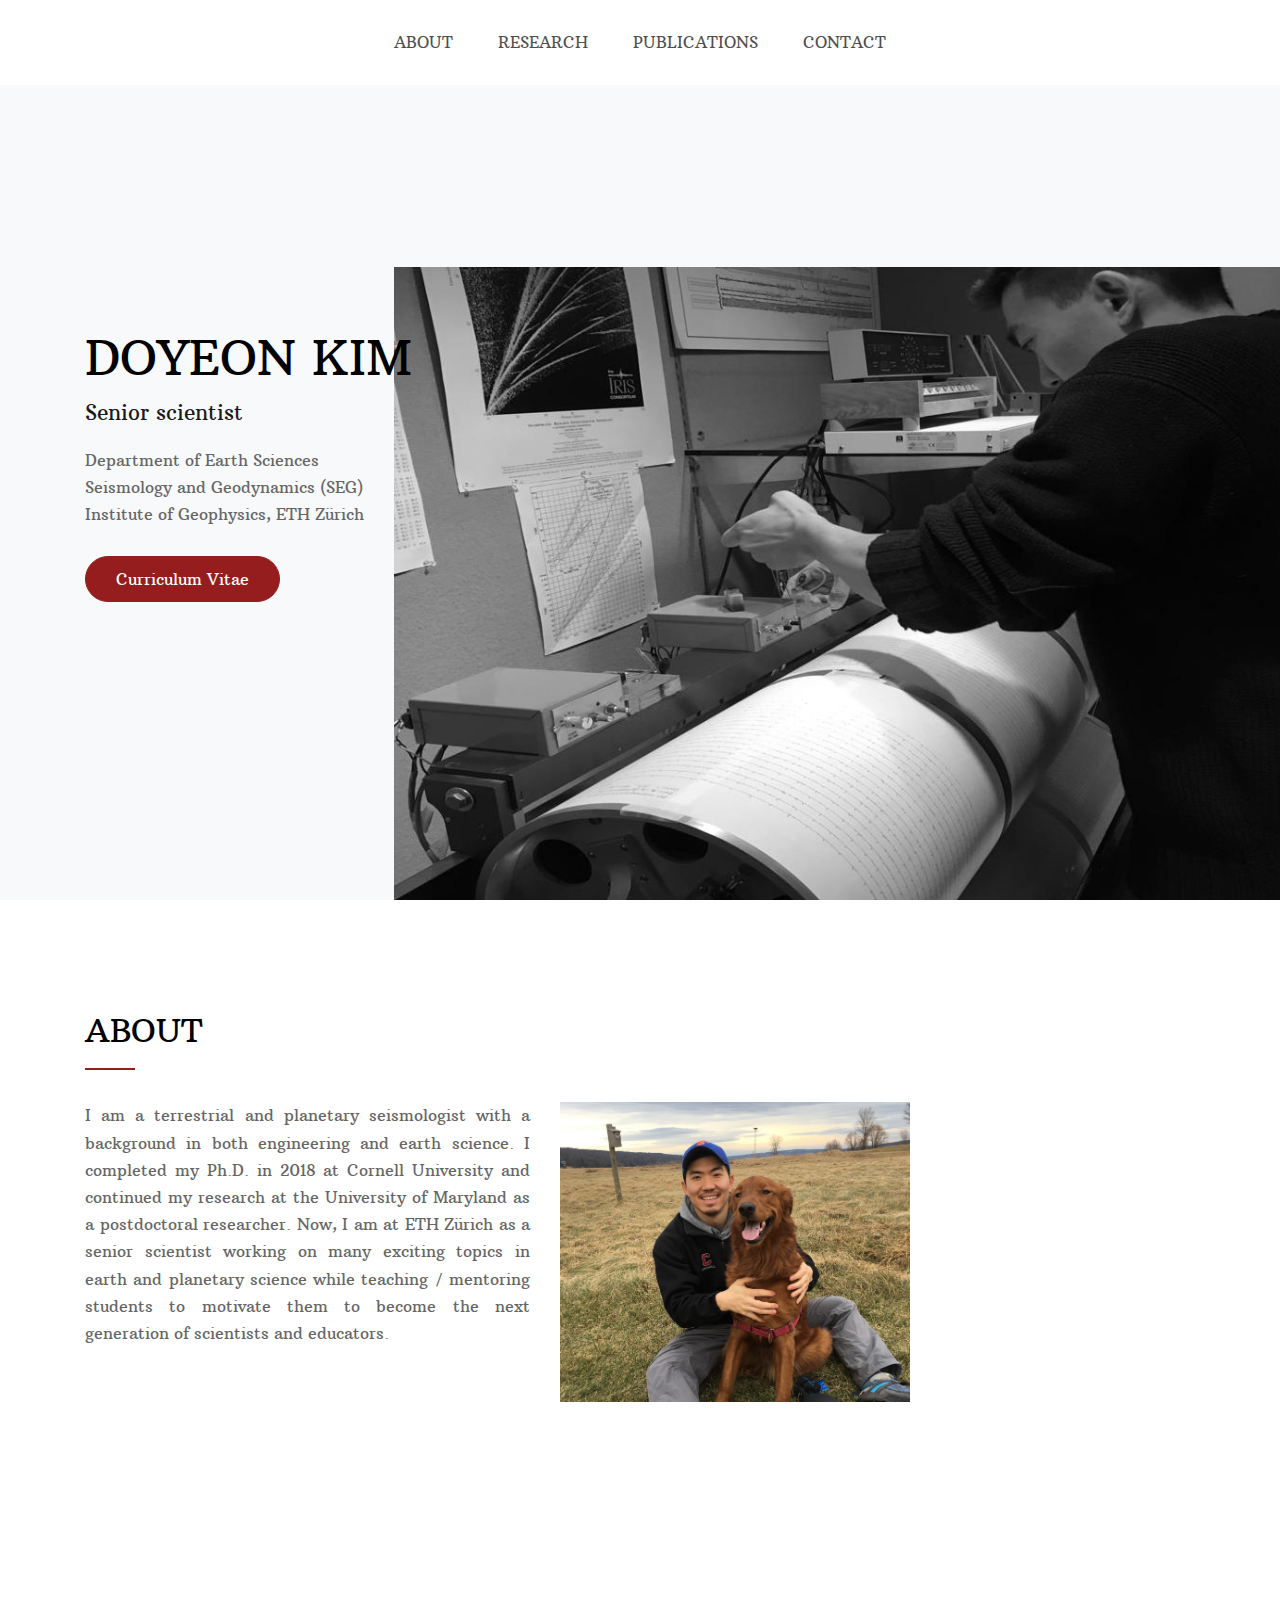
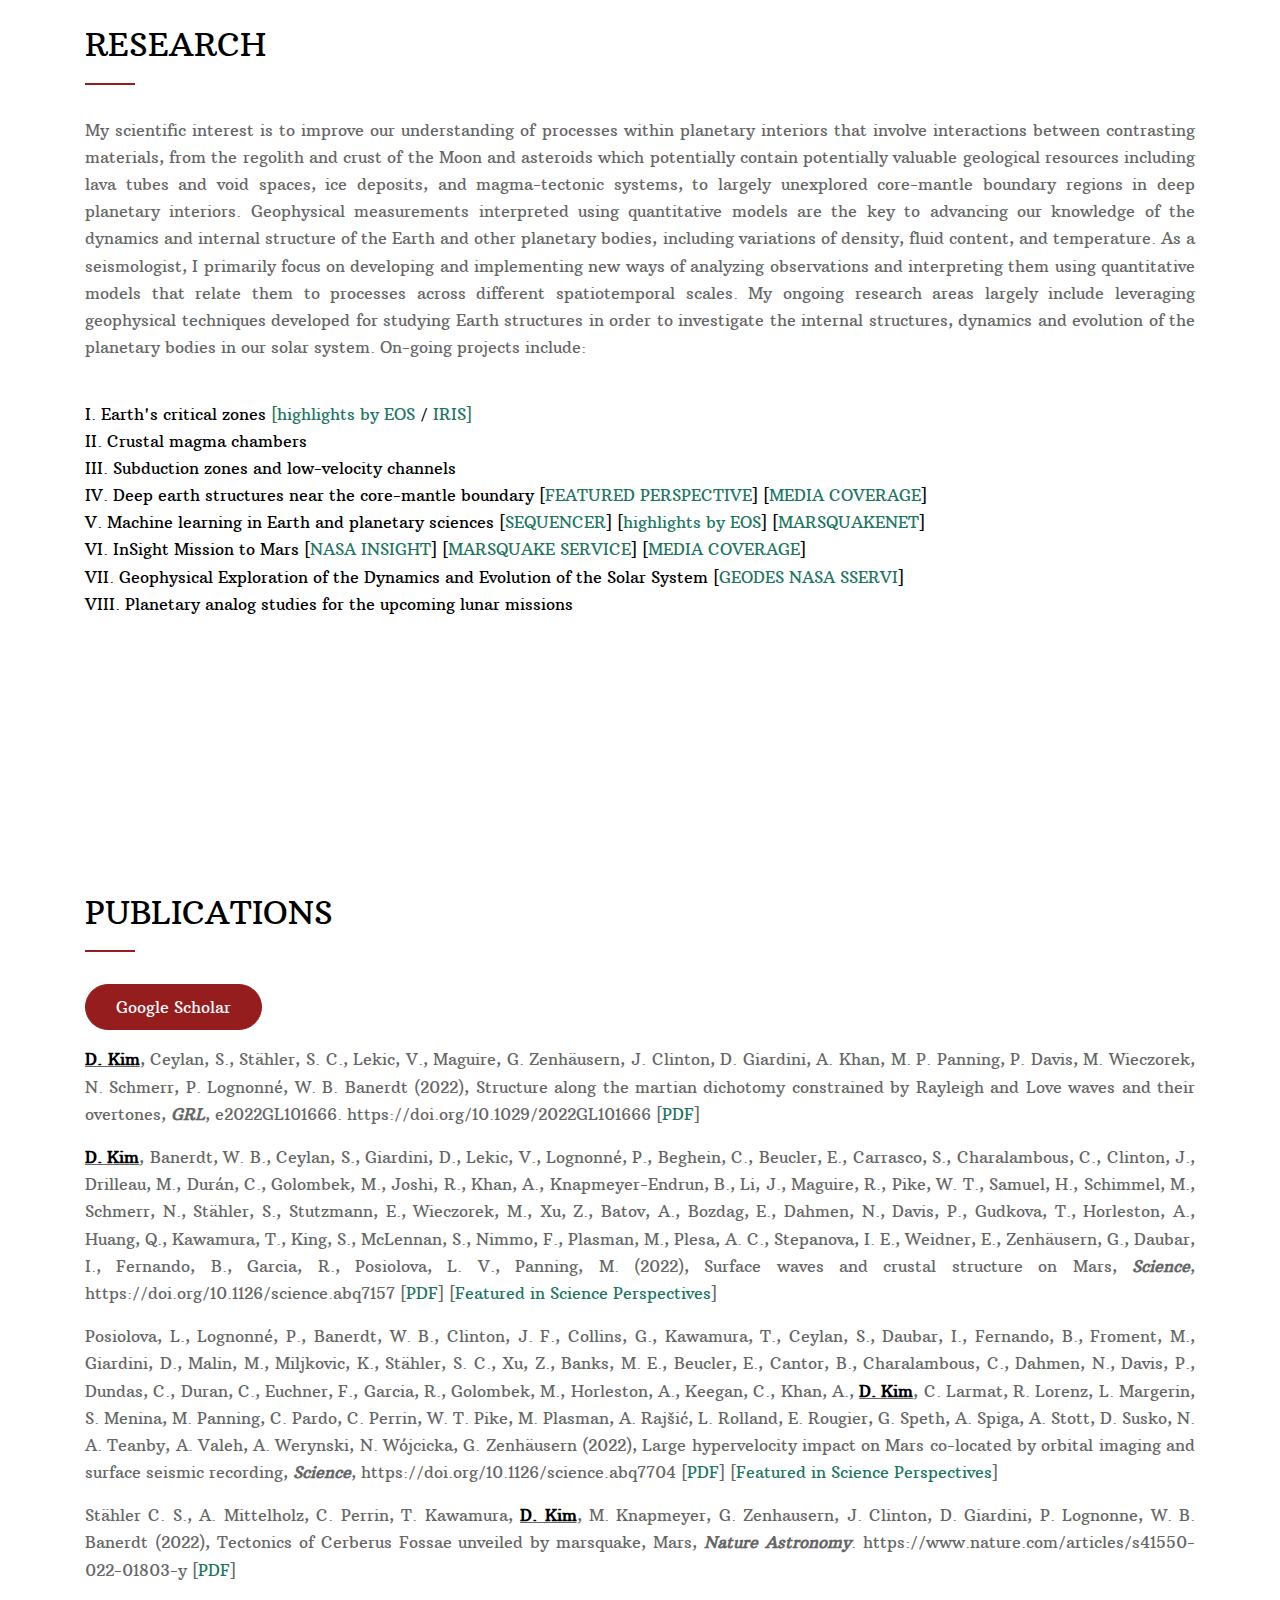
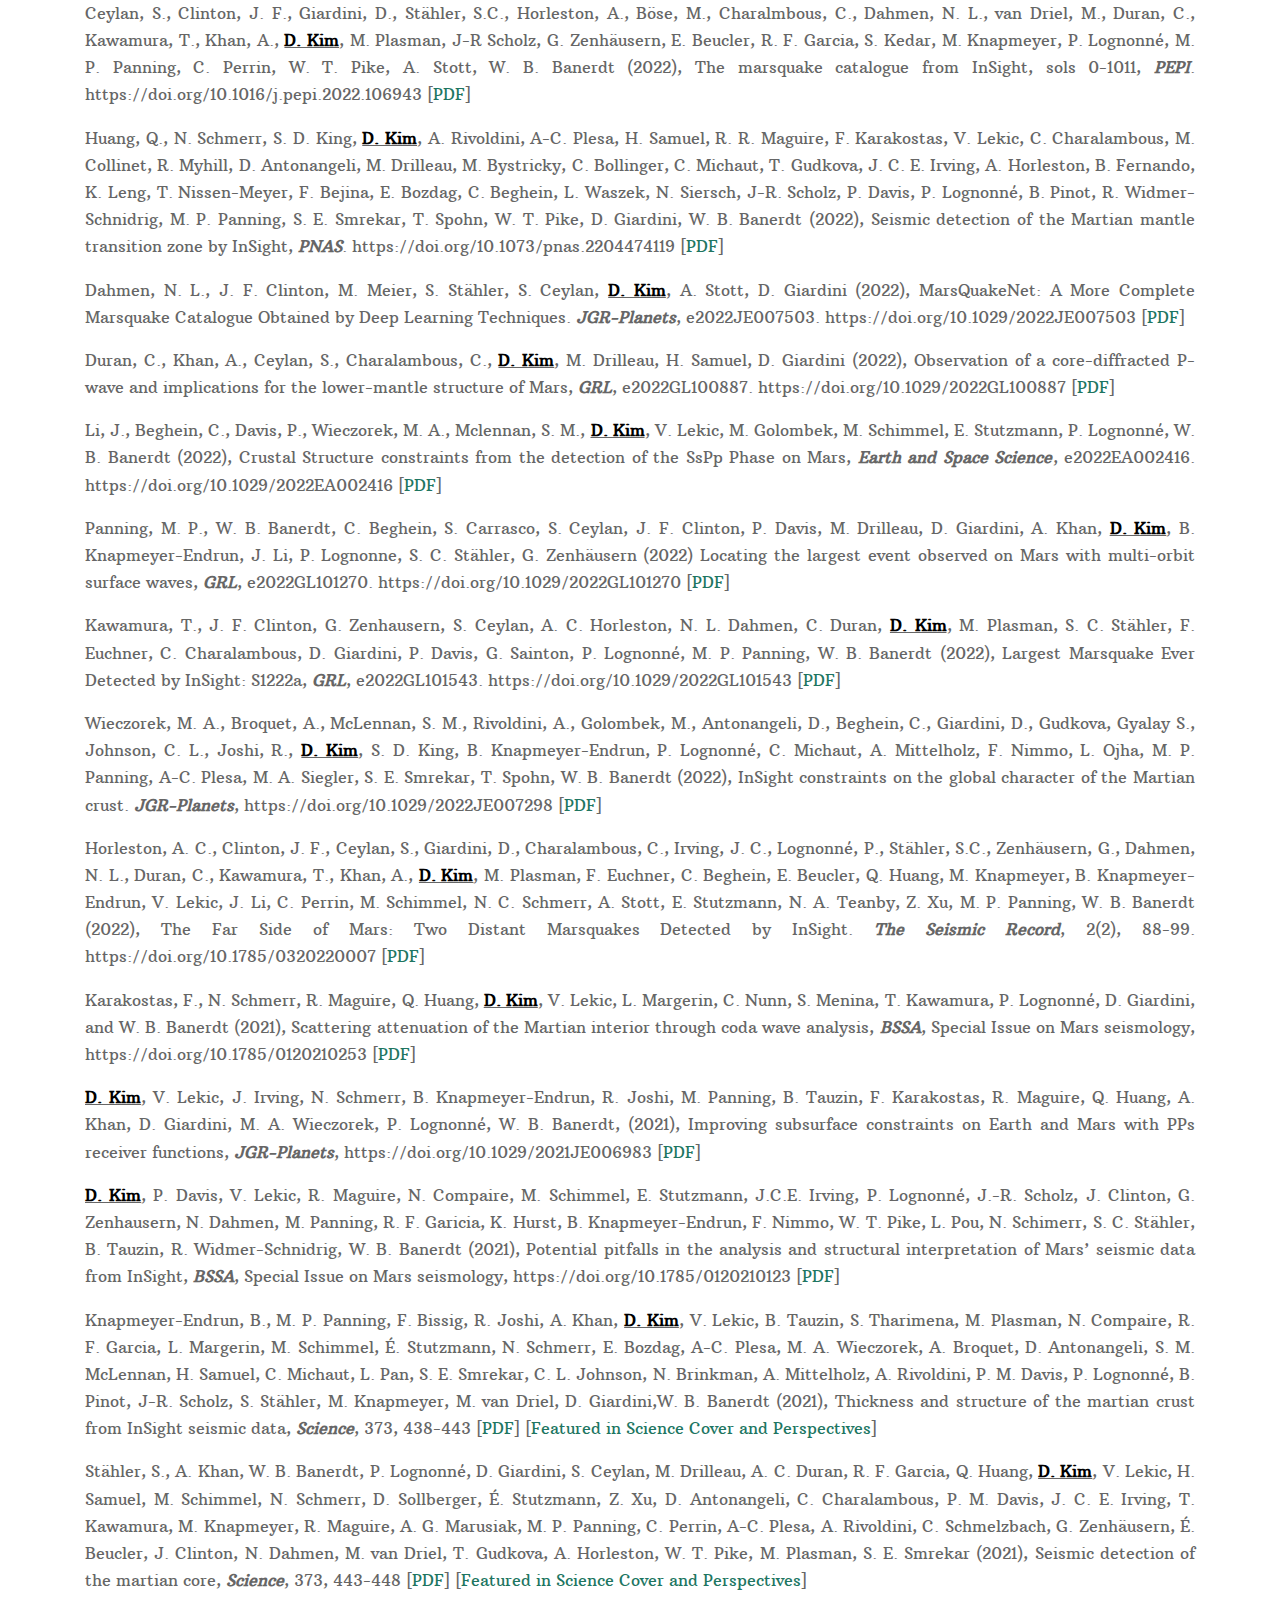
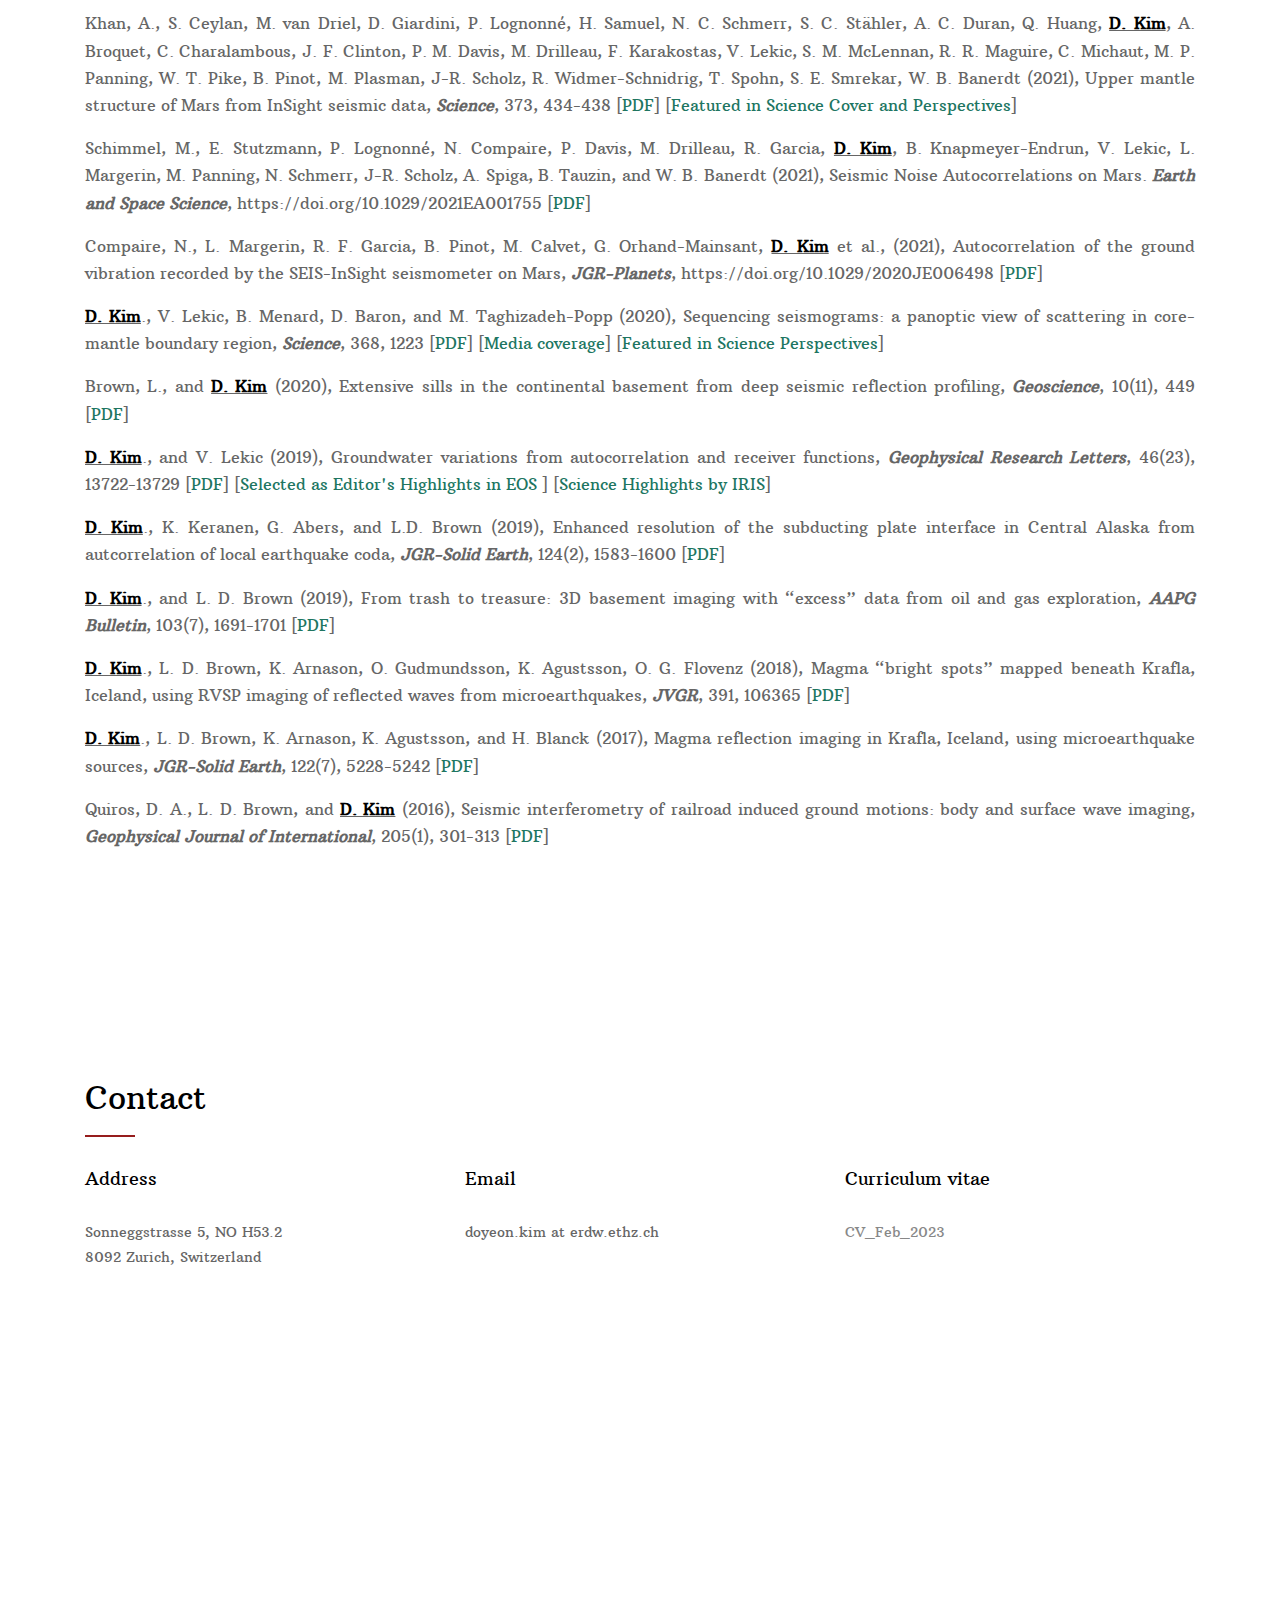
==== commit 133b65c5: "webpage update3" ====
--- a/index.html
+++ b/index.html
@@ -33,7 +33,9 @@
             <nav class="site-navigation position-relative text-right" role="navigation">
             <ul class="site-menu main-menu js-clone-nav mr-auto d-none d-lg-block">
                 <li><a href="#about-section" class="nav-link">ABOUT</a></li>
+                <li><a href="#research-section" class="nav-link">RESEARCH</a></li>
                 <li><a href="#publications-section" class="nav-link">PUBLICATIONS</a></li>
+                <li><a href="#contact-section" class="nav-link">CONTACT</a></li>
             </ul>
             </nav>
         </div>
@@ -58,7 +60,15 @@
             <div class="row">
               <div class="col-lg-6">
                 <h1 class="text-black">DOYEON KIM</h1>
-                <p class="lead">Ph.D. in Geophysics</p>
+                <p class="lead">Senior scientist</p>
+                <h7>Department of Earth Sciences</h7>
+                <br>
+                <h7>Seismology and Geodynamics (SEG)<h7>
+                <br>
+                <h7>Institute of Geophysics, ETH Zürich<h7>
+                <br><br>
+                <!--<h7>Institute of Geophysics, ETH Zürich</h7>-->
+                
                 <!--<p><a href="#about-section" class="btn smoothscroll btn-primary">Bio</a></p>-->
 		<p><a href="pdfs/CV_2023_1.pdf" class="btn smoothscroll btn-primary" target="_blank">Curriculum Vitae</a></p>
               </div>
@@ -77,34 +87,62 @@
       <div class="container">
         <div class="row ">
           <div class="col-12 mb-4 position-relative">
-            <h2 class="section-title">ABOUT ME</h2>
+            <h2 class="section-title">ABOUT</h2>
           </div>
           <div class="col-lg-4 order-1 order-lg-2 mb-4 mb-lg-0">
              <img src="images/about.JPG" alt="Image" class="img-fluid">
              <!--<img src="images/about.JPG" alt="Image">-->
           </div>
           <div class="col-lg-5 order-2 order-lg-1">
-            <p align="justify">I am a terrestrial and planetary seismologist with a background in both engineering and earth science. My scientific interest is to improve our understanding of processes within planetary interiors that involve interactions between contrasting materials, from the regolith and crust of the Moon and asteroids which potentially contain potentially valuable geological resources including lava tubes and void spaces, ice deposits, and magma-tectonic systems, to largely unexplored core-mantle boundary regions in deep planetary interiors. </p>
-          </div>
-          <div class="col-lg-3 order-3 order-lg-3">
+            <p align="justify">I am a terrestrial and planetary seismologist with a background in both engineering and earth science. I completed my Ph.D. in 2018 at Cornell University and continued my research at the University of Maryland as a postdoctoral researcher. Now, I am at ETH Zürich as a senior scientist working on many exciting topics in earth and planetary science while teaching / mentoring students to motivate them to become the next generation of scientists and educators.</p>
+          </div>
+          <!--<div class="col-lg-3 order-3 order-lg-3">-->
             
-            <h7>Senior scientist</h7>
-            <br> 
-            <h7>Institute of Geophysics, ETH Zürich</h7>
-      		<br><br>
-            <h7>Sonneggstr. 5, NO H53.2</h7>
-            <br>
-            <h7>8092 Zurich, Switzerland</h7>
-            <br><br>
-                      
-            <h7>email: doyeon.kim at erdw.ethz.ch</h7>
-		    <br>
-		    <h7>phone: +41 44 632 3763</h7>
+            
+            
     
           </div>
         </div>
       </div>
     </div>
+    
+    
+    
+    
+    
+     <section class="site-section block__62272" id="research-section">
+      <div class="container">
+        <div class="row mb-5">
+          <div class="col-12 mb-4 position-relative">
+            <h2 class="section-title">RESEARCH</h2>
+          </div>
+        
+          <div class="col-lg-12">
+
+        <p align="justify">
+        My scientific interest is to improve our understanding of processes within planetary interiors that involve interactions between contrasting materials, from the regolith and crust of the Moon and asteroids which potentially contain potentially valuable geological resources including lava tubes and void spaces, ice deposits, and magma-tectonic systems, to largely unexplored core-mantle boundary regions in deep planetary interiors. Geophysical measurements interpreted using quantitative models are the key to advancing our knowledge of the dynamics and internal structure of the Earth and other planetary bodies, including variations of density, fluid content, and temperature. As a seismologist, I primarily focus on developing and implementing new ways of analyzing observations and interpreting them using quantitative models that relate them to processes across different spatiotemporal scales. My ongoing research areas largely include leveraging geophysical techniques developed for studying Earth structures in order to investigate the internal structures, dynamics and evolution of the planetary bodies in our solar system. On-going projects include: 
+        </p>
+        <br>
+       	</div>
+	<div class="col-lg-10">
+        <h6 class="text-black">I. Earth's critical zones <a href="https://eos.org/editor-highlights/remotely-monitoring-groundwater-using-standard-techniques" target="_blank">[highlights by EOS</a> / <a href="https://www.iris.edu/hq/science_highlights/monitoring_groundwater_with_a_single_seismometer" target="_blank">IRIS]</a></h6>
+        <h6 class="text-black">II. Crustal magma chambers</h6>
+        <h6 class="text-black">III. Subduction zones and low-velocity channels</h6>
+        <h6 class="text-black">IV. Deep earth structures near the core-mantle boundary [<a href="pdfs/Miller_2020_Science.pdf" target="_blank">FEATURED PERSPECTIVE</a>] [<a href="https://www.altmetric.com/details/83859593/news" target="_blank">MEDIA COVERAGE</a>]</h6>
+        <h6 class="text-black">V. Machine learning in Earth and planetary sciences [<a href="http://sequencer.org/" target="_blank">SEQUENCER</a>] [<a href="  https://eos.org/science-updates/a-tectonic-shift-in-analytics-and-computing-is-coming" target="_blank">highlights by EOS</a>] [<a href="https://agupubs.onlinelibrary.wiley.com/doi/full/10.1029/2022JE007503" target="_blank">MARSQUAKENET</a>]</h6>
+        <h6 class="text-black">VI. InSight Mission to Mars [<a href="https://mars.nasa.gov/insight/" target="_blank">NASA INSIGHT</a>] [<a href="https://www.insight.ethz.ch/seismicity/catalog/v13/" target="_blank">MARSQUAKE SERVICE</a>] [<a href="https://science.altmetric.com/details/137760734/news" target="_blank">MEDIA COVERAGE</a>]</h6>     
+        <h6 class="text-black">VII. Geophysical Exploration of the Dynamics and Evolution of the Solar System [<a href="https://www.geodes.umd.edu/" target="_blank">GEODES NASA SSERVI</a>]</h6>
+        <h6 class="text-black">VIII. Planetary analog studies for the upcoming lunar missions</h6>
+        </div>
+        
+       </div>
+      </div>
+    </section>
+
+
+
+  
+    
   
     <section class="site-section"  id="publications-section">
       <div class="container">
@@ -195,10 +233,10 @@
             <u><b class="text-black">D. Kim</b></u>., K. Keranen, G. Abers, and L.D. Brown (2019), Enhanced resolution of the subducting plate interface in Central  Alaska from autcorrelation of local earthquake coda, <b><i>JGR-Solid Earth</i></b>, 124(2), 1583-1600 [<a href="pdfs/Kim_et_al_2019_JGR.pdf" target="_blank">PDF</a>]
             </p>
             <p align="justify">
-            <u><b class="text-black">D. Kim</b></u>., and L. D. Brown (2019), From trash to treasure: 3D basement imaging with “excess” data from oil and gas exploration, AAPG Bulletin, 103(7), 1691-1701 [<a href="pdfs/Kim_and_Brown_2019_AAPG_Bulletin.pdf" target="_blank">PDF</a>]
-            </p>
-            <p align="justify">
-            <u><b class="text-black">D. Kim</b></u>., L. D. Brown, K. Arnason, O. Gudmundsson, K. Agustsson, O. G. Flovenz (2018), Magma “bright spots” mapped beneath Krafla, Iceland, using RVSP imaging of reflected waves from microearthquakes, </i></b>Journal of Volcanology and Geothermal Research</i></b>, 391, 106365 [<a href="pdfs/Kim_et_al_2018_JVGR.pdf" target="_blank">PDF</a>]
+            <u><b class="text-black">D. Kim</b></u>., and L. D. Brown (2019), From trash to treasure: 3D basement imaging with “excess” data from oil and gas exploration, <b><i>AAPG Bulletin</b></i>, 103(7), 1691-1701 [<a href="pdfs/Kim_and_Brown_2019_AAPG_Bulletin.pdf" target="_blank">PDF</a>]
+            </p>
+            <p align="justify">
+            <u><b class="text-black">D. Kim</b></u>., L. D. Brown, K. Arnason, O. Gudmundsson, K. Agustsson, O. G. Flovenz (2018), Magma “bright spots” mapped beneath Krafla, Iceland, using RVSP imaging of reflected waves from microearthquakes, <i><b>JVGR</i></b>, 391, 106365 [<a href="pdfs/Kim_et_al_2018_JVGR.pdf" target="_blank">PDF</a>]
 	   	    </p>
             <p align="justify">
             <u><b class="text-black">D. Kim</b></u>., L. D. Brown, K. Arnason, K. Agustsson, and H. Blanck (2017), Magma reflection imaging in Krafla, Iceland, using microearthquake sources, <b><i>JGR-Solid Earth</i></b>, 122(7), 5228-5242 [<a href="pdfs/Kim_et_al_2017_JGR.pdf" target="_blank">PDF</a>]
@@ -212,20 +250,35 @@
     </section>
 
 
-    <footer class="site-section footer" id="contact-section">
-    
+   <footer class="site-section footer" id="contact-section">
+      <div class="container op" >
         <div class="row mb-5">
-		<div class="col-12 mb-4 position-relative">
-          </div>
-       
-        </div>
-
+        <div class="col-12 mb-4 position-relative">
+            <h2 class="section-title">Contact</h2>
+          </div>
+         
+         <div class="col-md-4">
+            <h3 class="footer-title">Address</h3>
+            <p><span class="d-inline-block d-md-block">Sonneggstrasse 5, NO H53.2</span>8092 Zurich, Switzerland</p>
+          </div>
+          
+          <div class="col-md-4">
+            <h3 class="footer-title">Email</h3>
+              <p><span class="d-inline-block d-md-block">doyeon.kim at erdw.ethz.ch</p>
+          </div>
+
+          <div class="col-md-4">
+            <h3 class="footer-title">Curriculum vitae</h3>
+              <p><span class="d-inline-block d-md-block"><a href="pdfs/CV_2023_1.pdf" target="_blank">CV_Feb_2023</a/></p>
+          </div>
+          
         <div class="row">
           <div class="col-12 text-center">
             </div>
         </div>
       </div>
-    </footer>
+    </footer> 
+    
 
   </div> <!-- .site-wrap -->
 
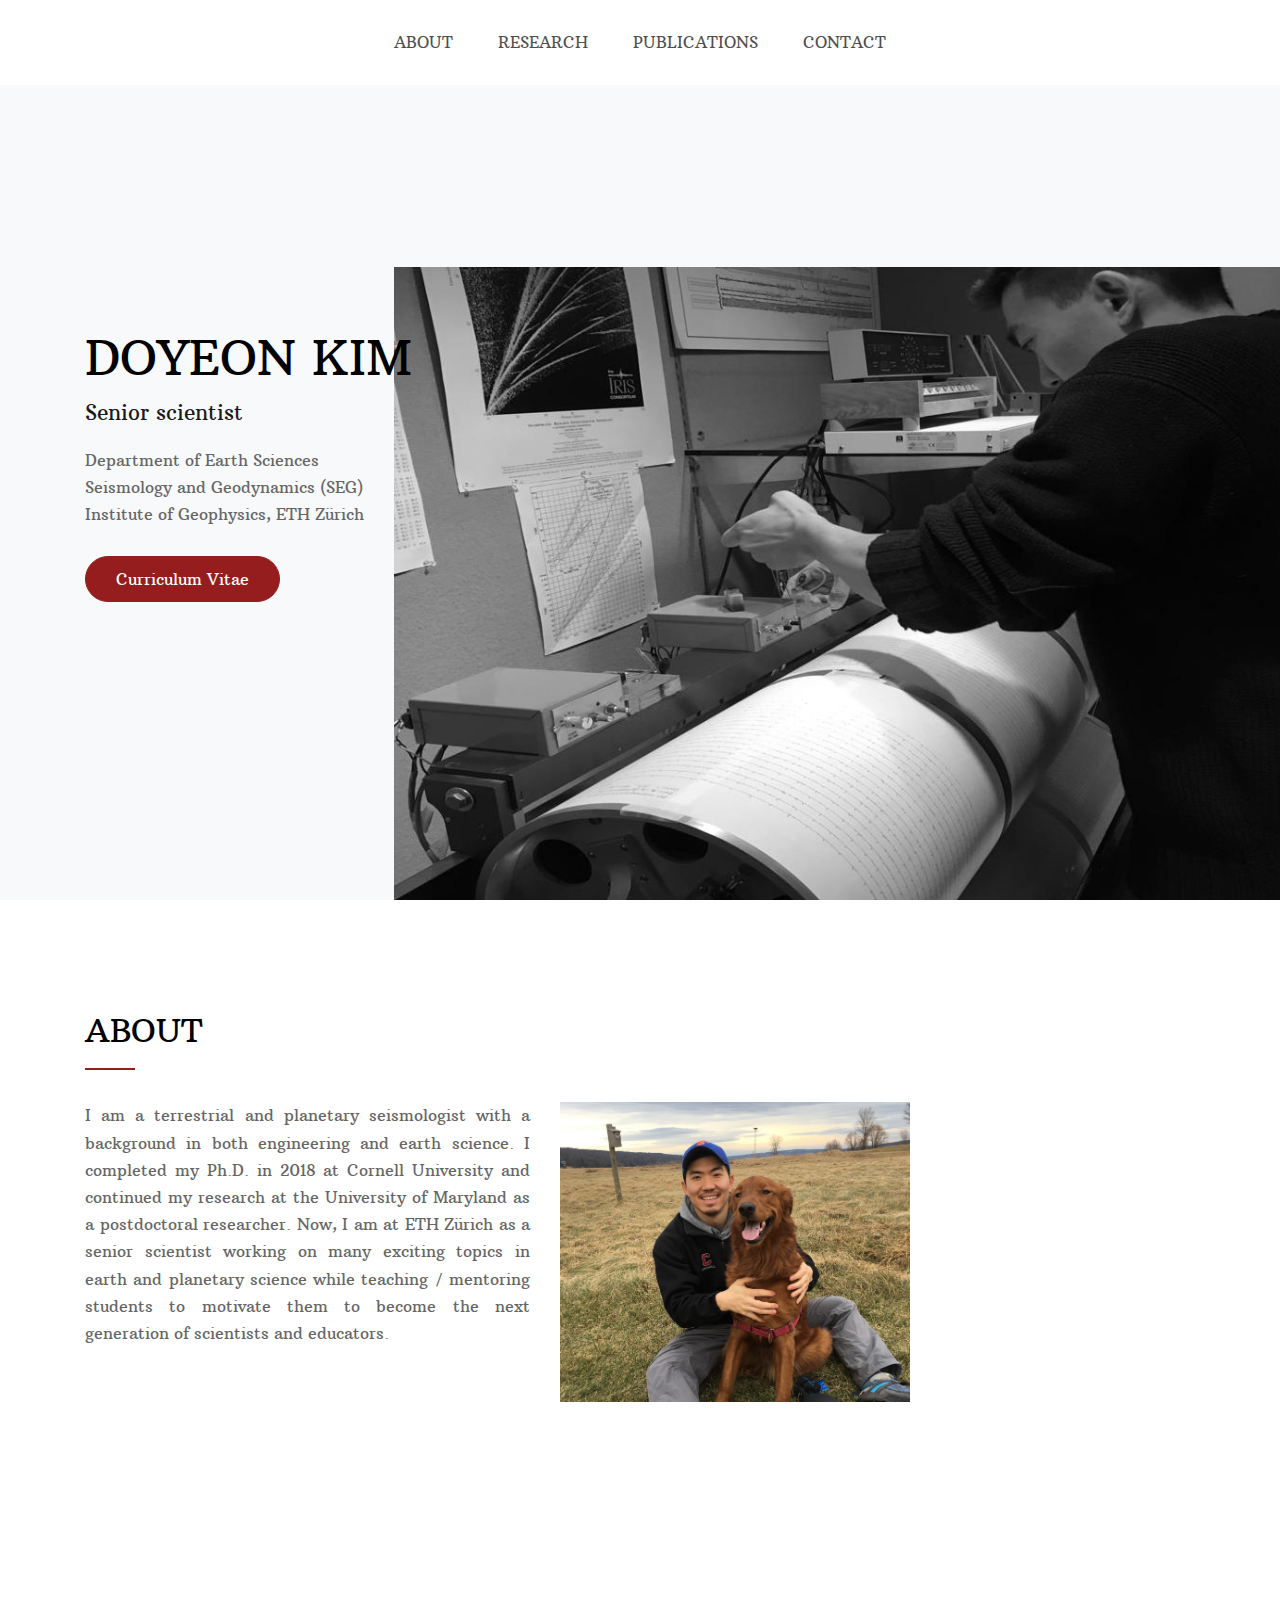
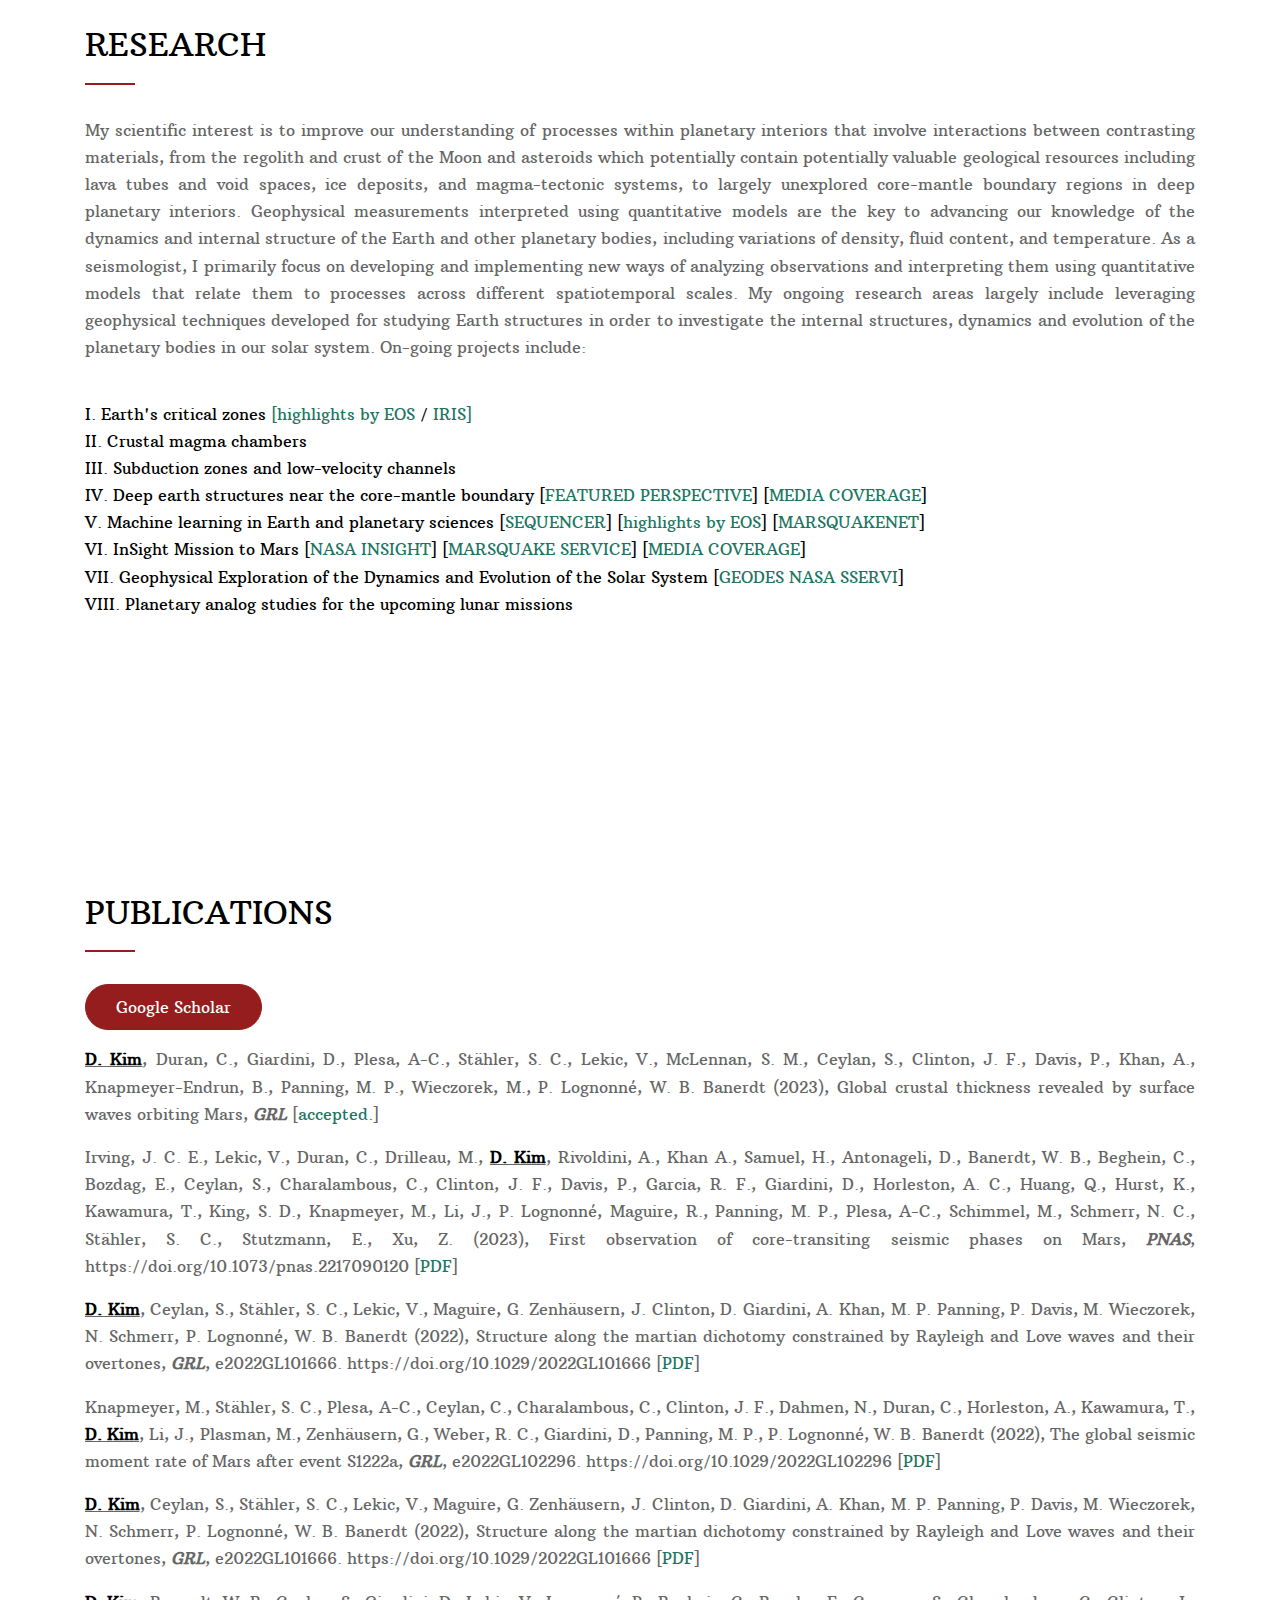
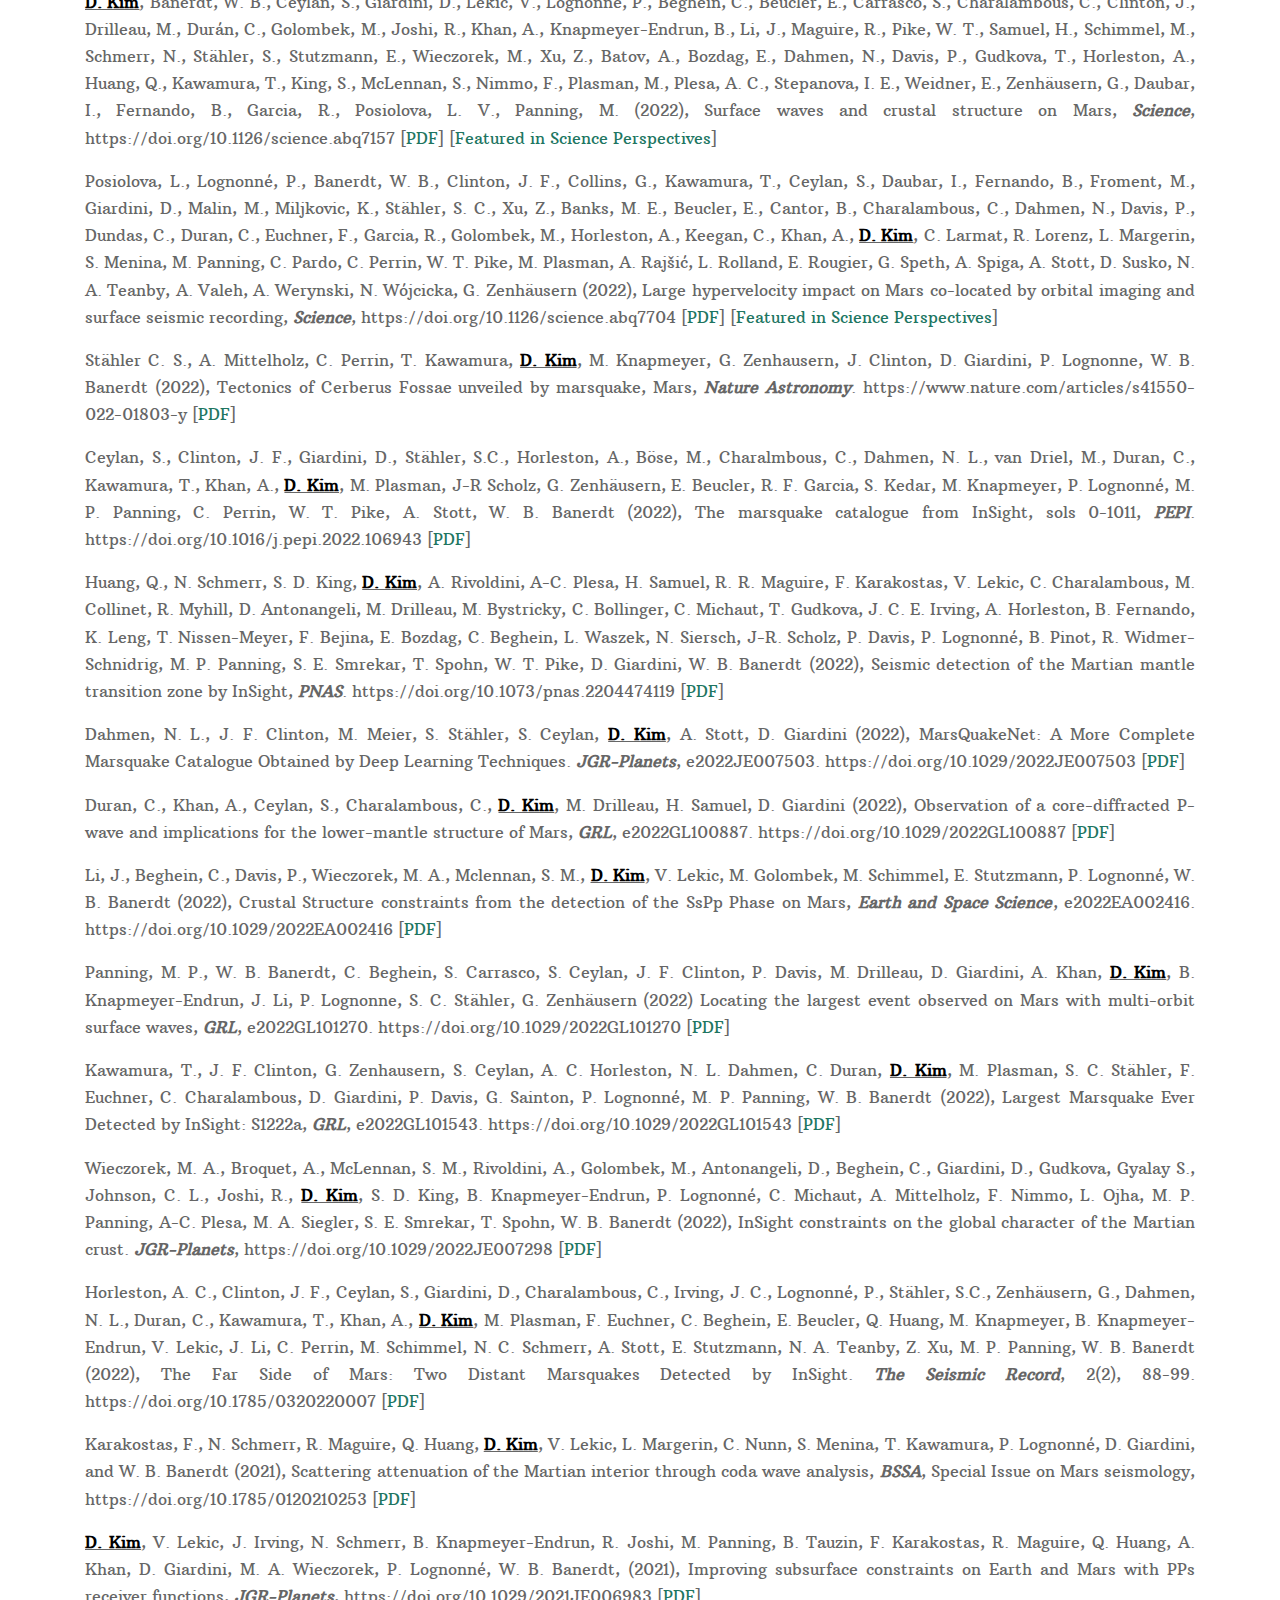
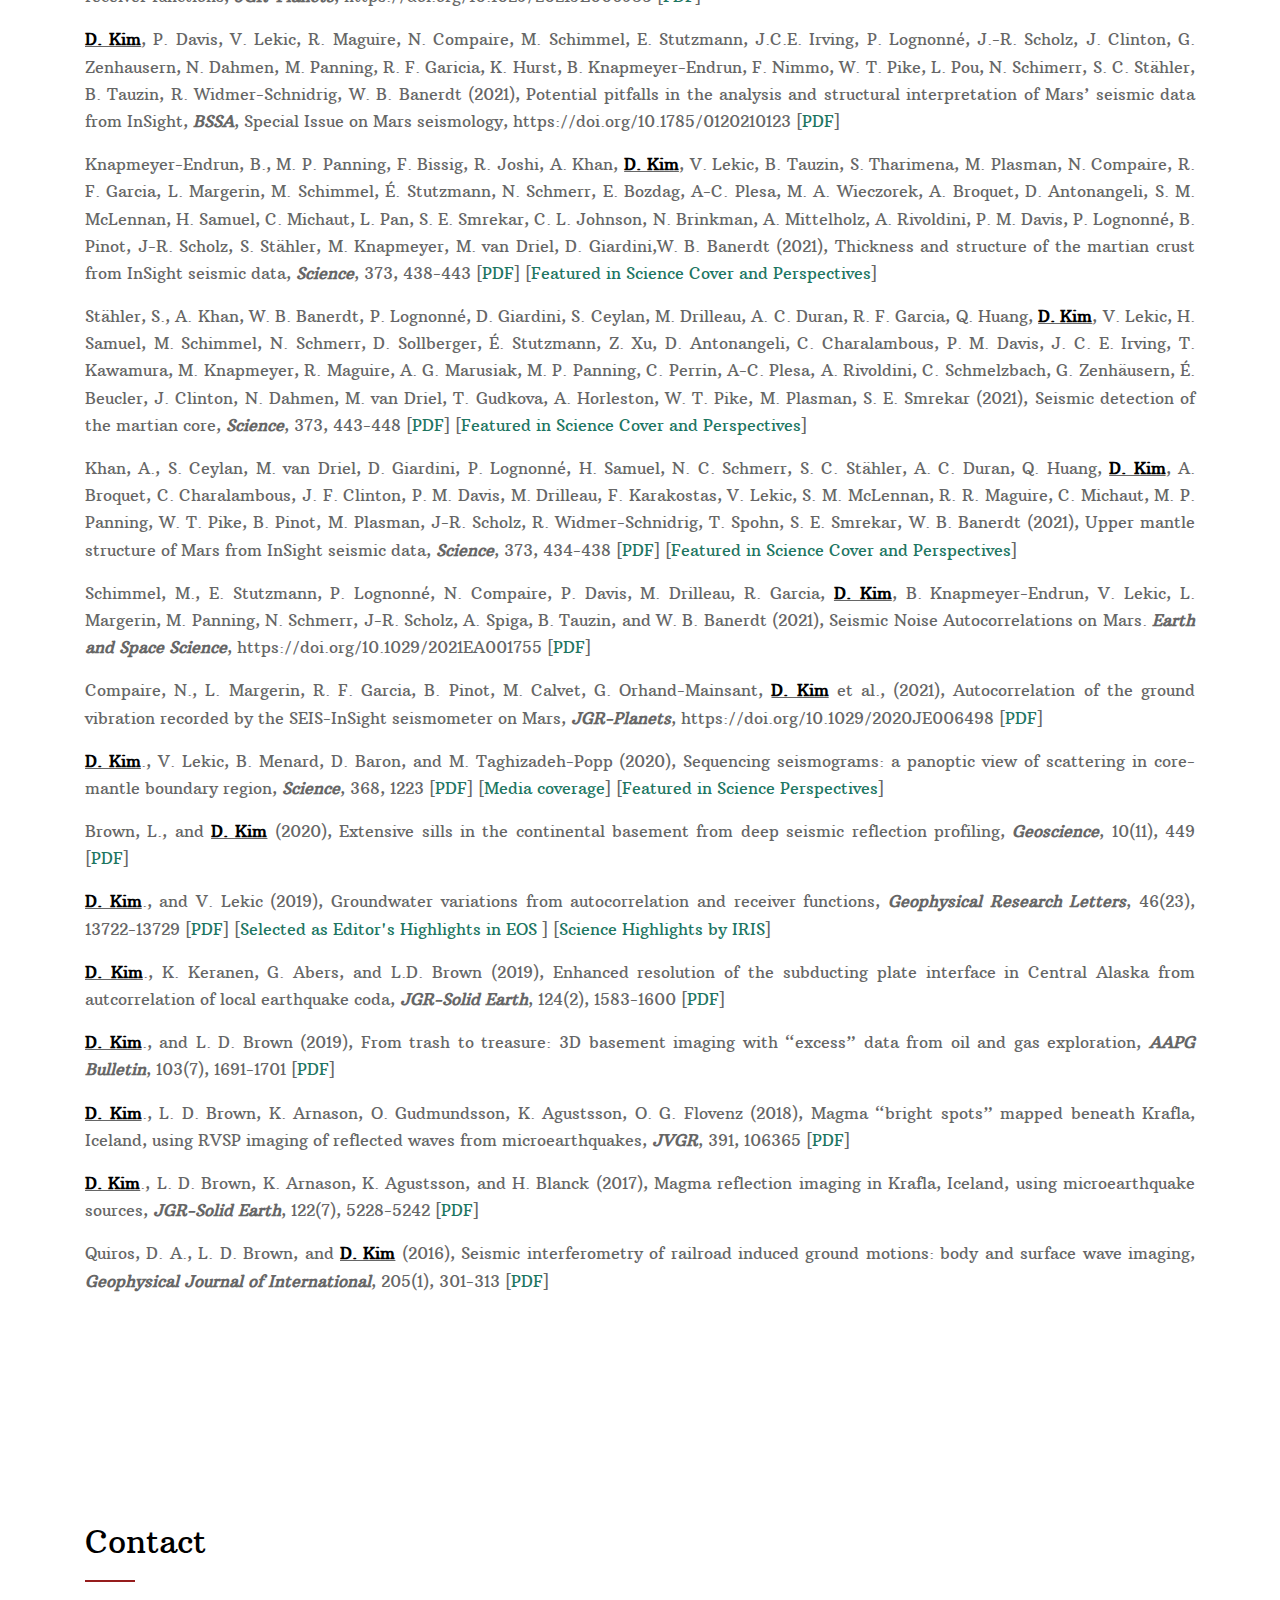
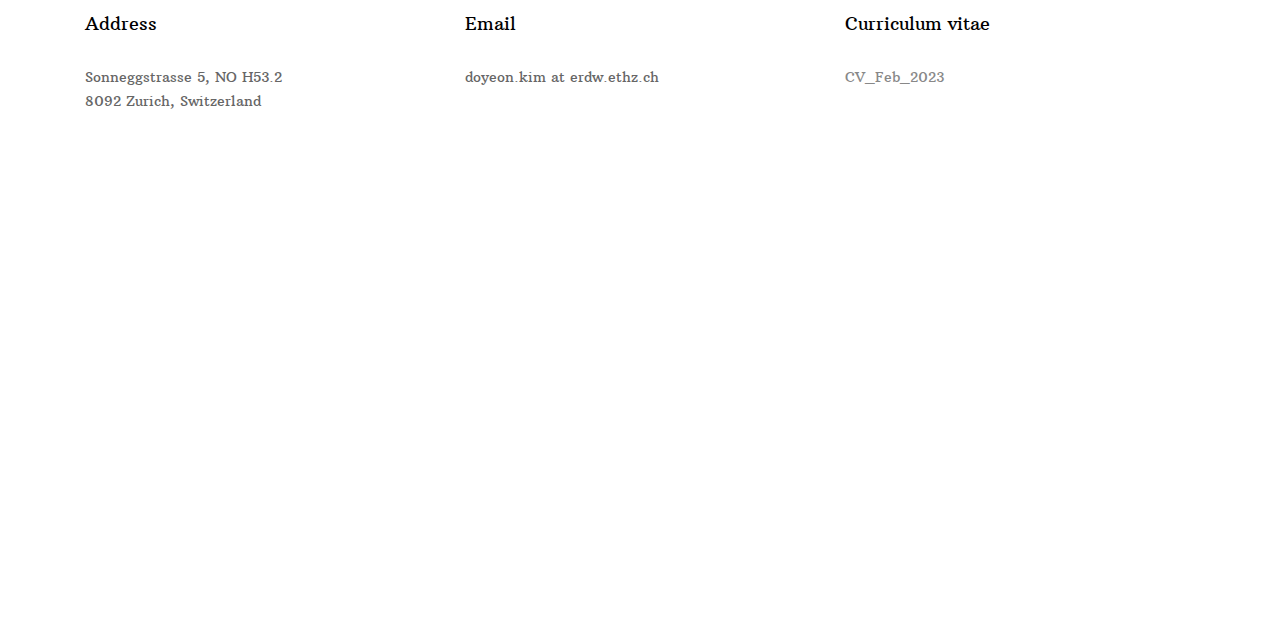
==== commit 26f4052d: "CV_update_2023_may" ====
--- a/index.html
+++ b/index.html
@@ -155,8 +155,19 @@
            <p><a href="https://scholar.google.com/citations?user=yTQmfg4AAAAJ&hl=en" target="_blank" class="btn smoothscroll btn-primary">Google Scholar</a></p>
 
           </div>
-          <div class="col-lg-12 order-3 order-lg-3">
-          
+          <div class="col-lg-12 order-3 order-lg-3"> 
+            <p align="justify">	
+          	<u><b class="text-black">D. Kim</b></u>, Duran, C., Giardini, D., Plesa, A-C., Stähler, S. C., Lekic, V., McLennan, S. M., Ceylan, S., Clinton, J. F., Davis, P., Khan, A., Knapmeyer-Endrun, B., Panning, M. P., Wieczorek, M., P. Lognonné, W. B. Banerdt (2023), Global crustal thickness revealed by surface waves orbiting Mars, <b><i>GRL</i></b> [<a href="pdfs/Kim_et_al_2023_GRL.pdf" target="_blank">accepted.</a>]
+			</p>
+			<p align="justify">	
+          	Irving, J. C. E., Lekic, V., Duran, C., Drilleau, M., <u><b class="text-black">D. Kim</b></u>, Rivoldini, A., Khan A., Samuel, H., Antonageli, D., Banerdt, W. B., Beghein, C., Bozdag, E., Ceylan, S., Charalambous, C., Clinton, J. F., Davis, P., Garcia, R. F., Giardini, D., Horleston, A. C., Huang, Q., Hurst, K., Kawamura, T., King, S. D., Knapmeyer, M., Li, J., P. Lognonné, Maguire, R., Panning, M. P., Plesa, A-C., Schimmel, M., Schmerr, N. C., Stähler, S. C., Stutzmann, E., Xu, Z. (2023), First observation of core-transiting seismic phases on Mars, <b><i>PNAS</i></b>, https://doi.org/10.1073/pnas.2217090120 [<a href="pdfs/Irving_et_al_2023_PNAS.pdf" target="_blank">PDF</a>]
+			</p>	
+			<p align="justify">	
+          	<u><b class="text-black">D. Kim</b></u>, Ceylan, S., Stähler, S. C., Lekic, V., Maguire, G. Zenhäusern, J. Clinton, D. Giardini, A. Khan, M. P. Panning, P. Davis, M. Wieczorek, N. Schmerr, P. Lognonné, W. B. Banerdt (2022), Structure along the martian dichotomy constrained by Rayleigh and Love waves and their overtones, <b><i>GRL</i></b>, e2022GL101666. https://doi.org/10.1029/2022GL101666 [<a href="pdfs/Kim_et_al_2022_GRL.pdf" target="_blank">PDF</a>]
+			</p>
+			<p align="justify">	
+          	Knapmeyer, M., Stähler, S. C., Plesa, A-C., Ceylan, C., Charalambous, C., Clinton, J. F., Dahmen, N., Duran, C., Horleston, A., Kawamura, T., <u><b class="text-black">D. Kim</b></u>, Li, J., Plasman, M., Zenhäusern, G., Weber, R. C., Giardini, D., Panning, M. P., P. Lognonné, W. B. Banerdt (2022), The global seismic moment rate of Mars after event S1222a, <b><i>GRL</i></b>, e2022GL102296. https://doi.org/10.1029/2022GL102296 [<a href="pdfs/Knapmeyer_et_al_2022_GRL.pdf" target="_blank">PDF</a>]
+			</p>		
           	<p align="justify">	
           	<u><b class="text-black">D. Kim</b></u>, Ceylan, S., Stähler, S. C., Lekic, V., Maguire, G. Zenhäusern, J. Clinton, D. Giardini, A. Khan, M. P. Panning, P. Davis, M. Wieczorek, N. Schmerr, P. Lognonné, W. B. Banerdt (2022), Structure along the martian dichotomy constrained by Rayleigh and Love waves and their overtones, <b><i>GRL</i></b>, e2022GL101666. https://doi.org/10.1029/2022GL101666 [<a href="pdfs/Kim_et_al_2022_GRL.pdf" target="_blank">PDF</a>]
 			</p>
